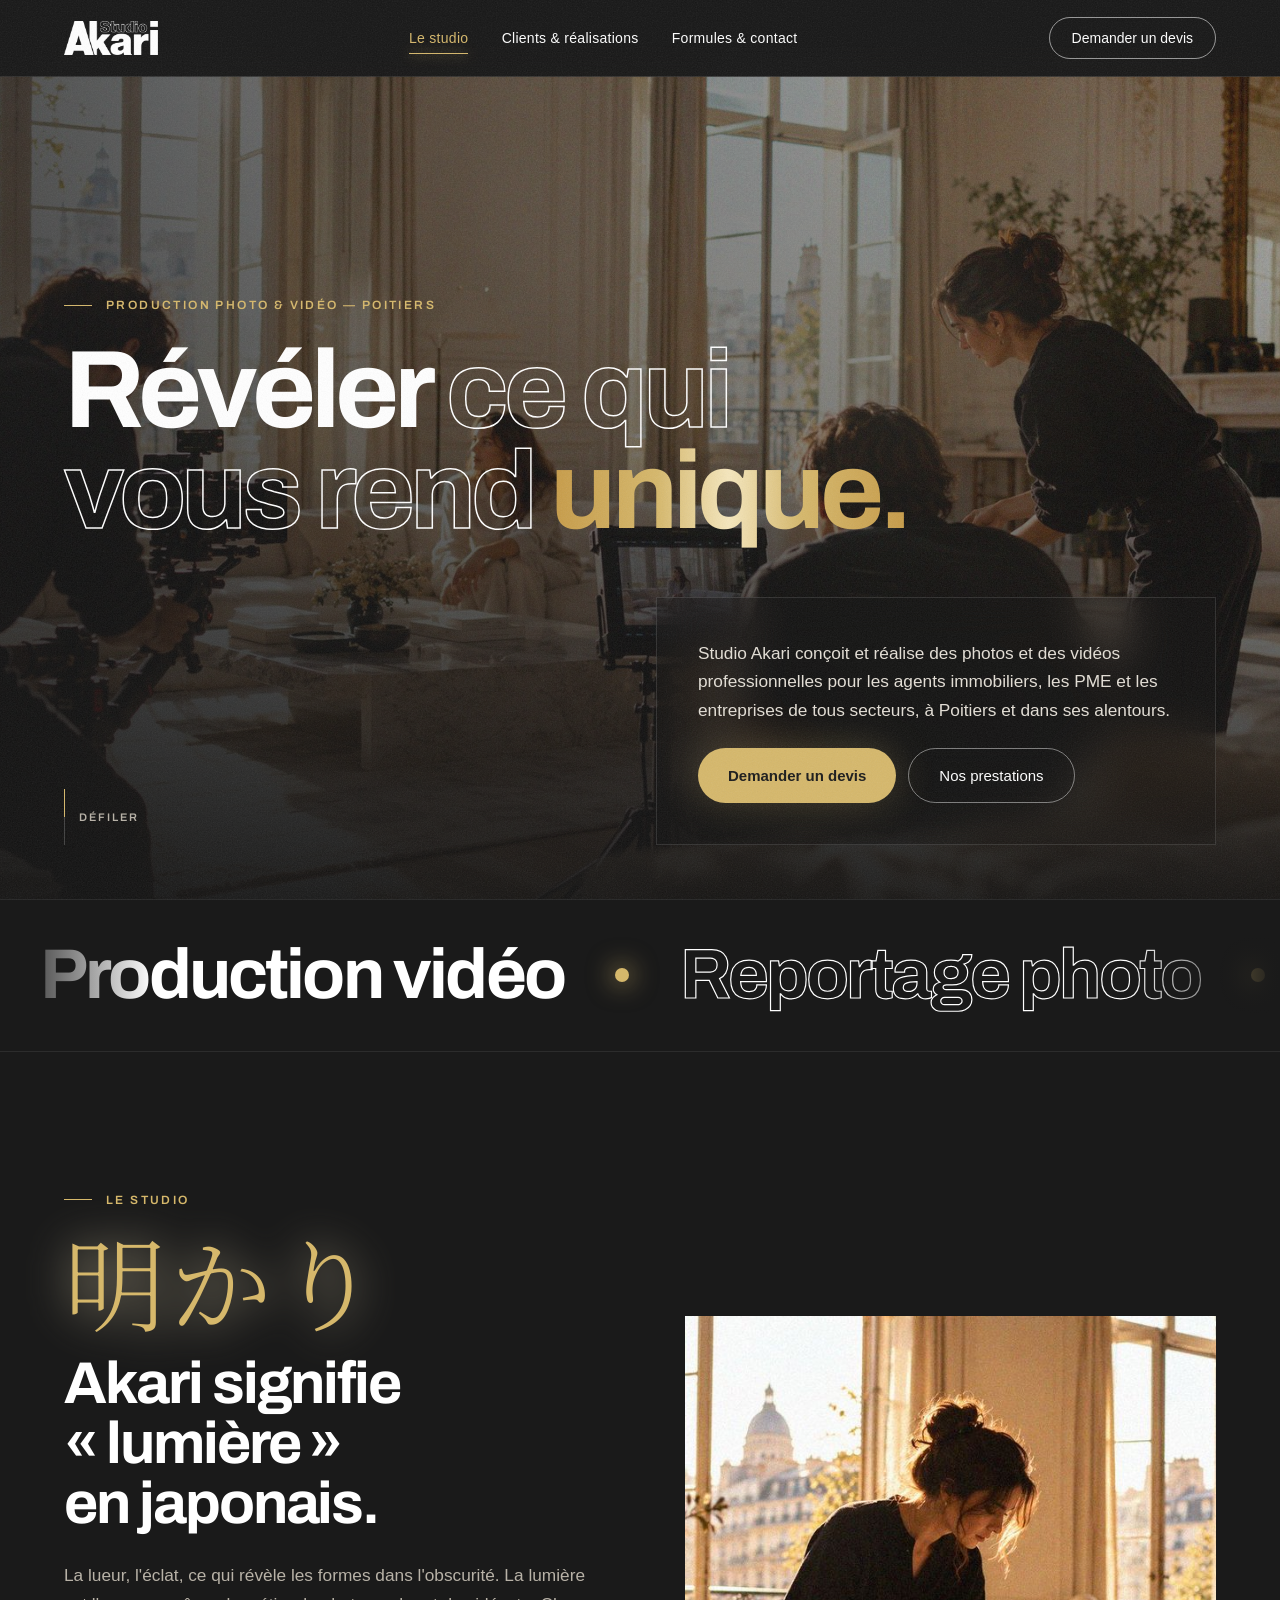
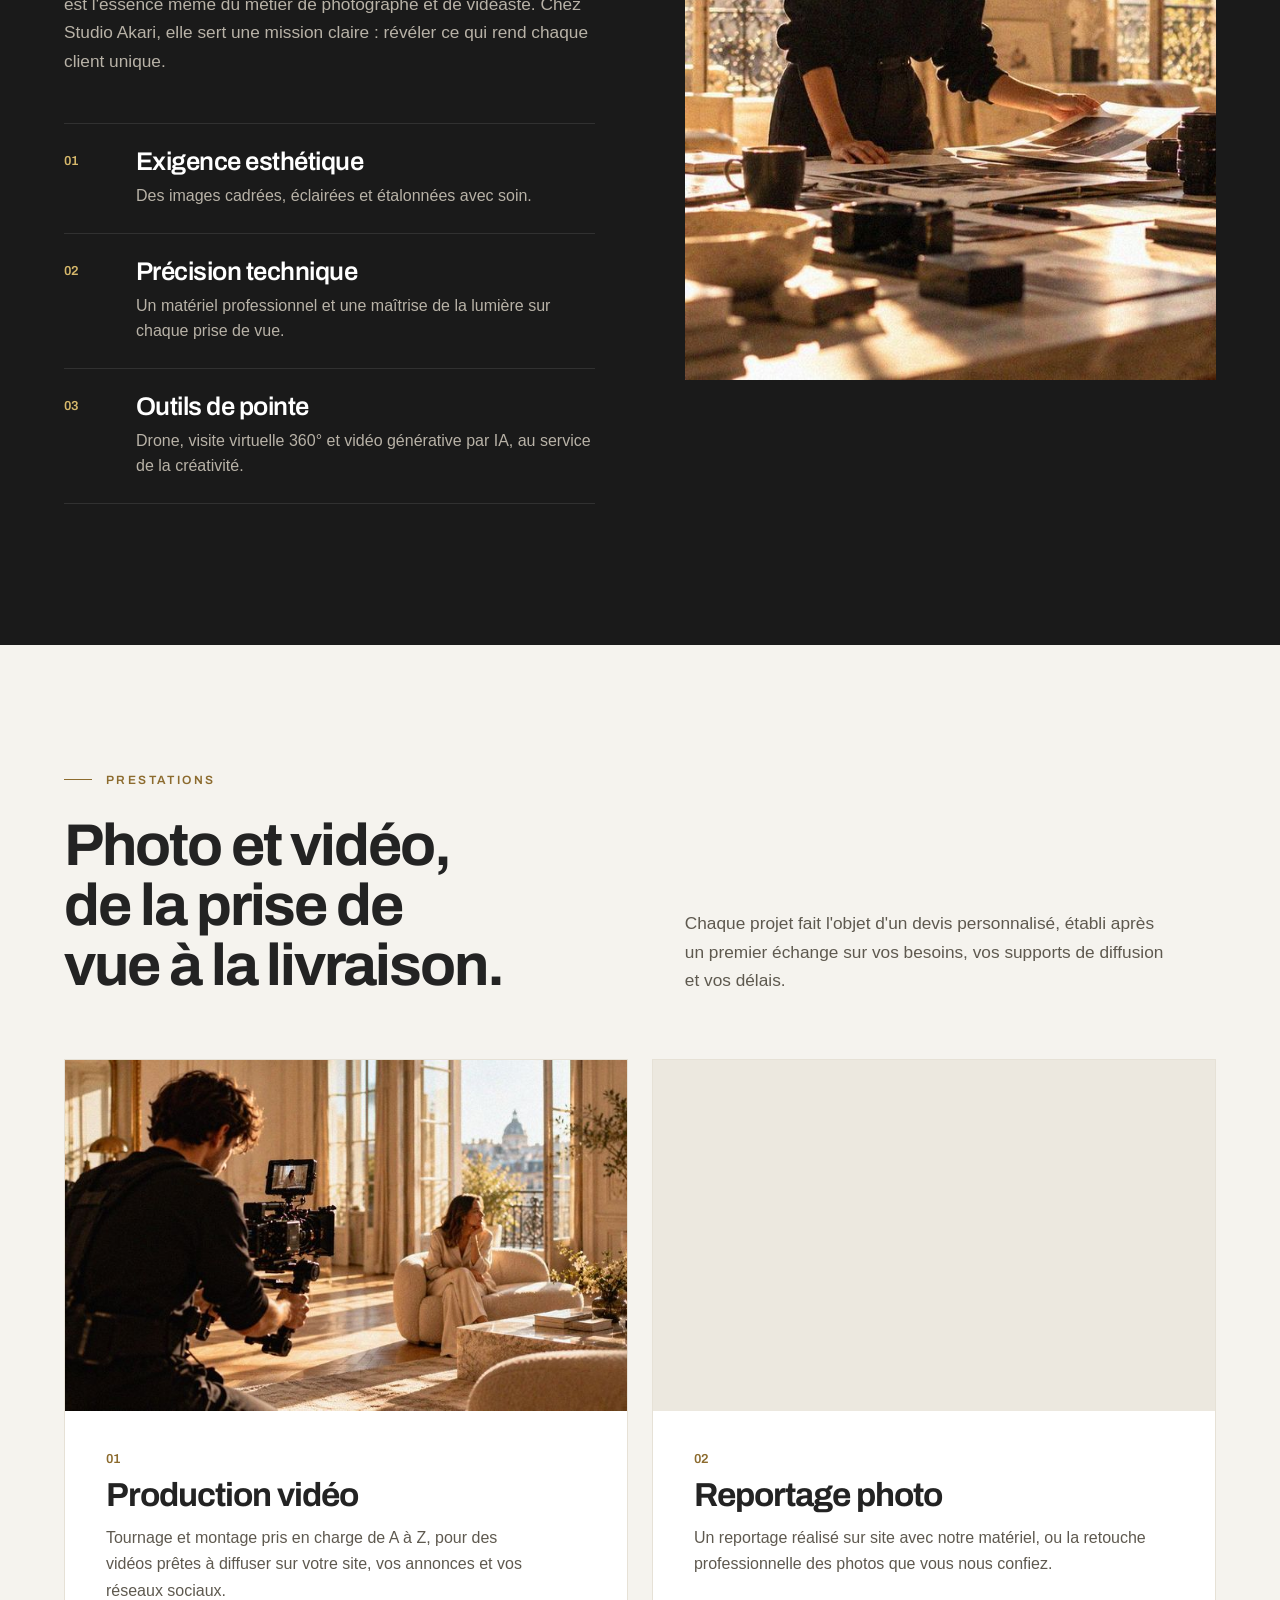
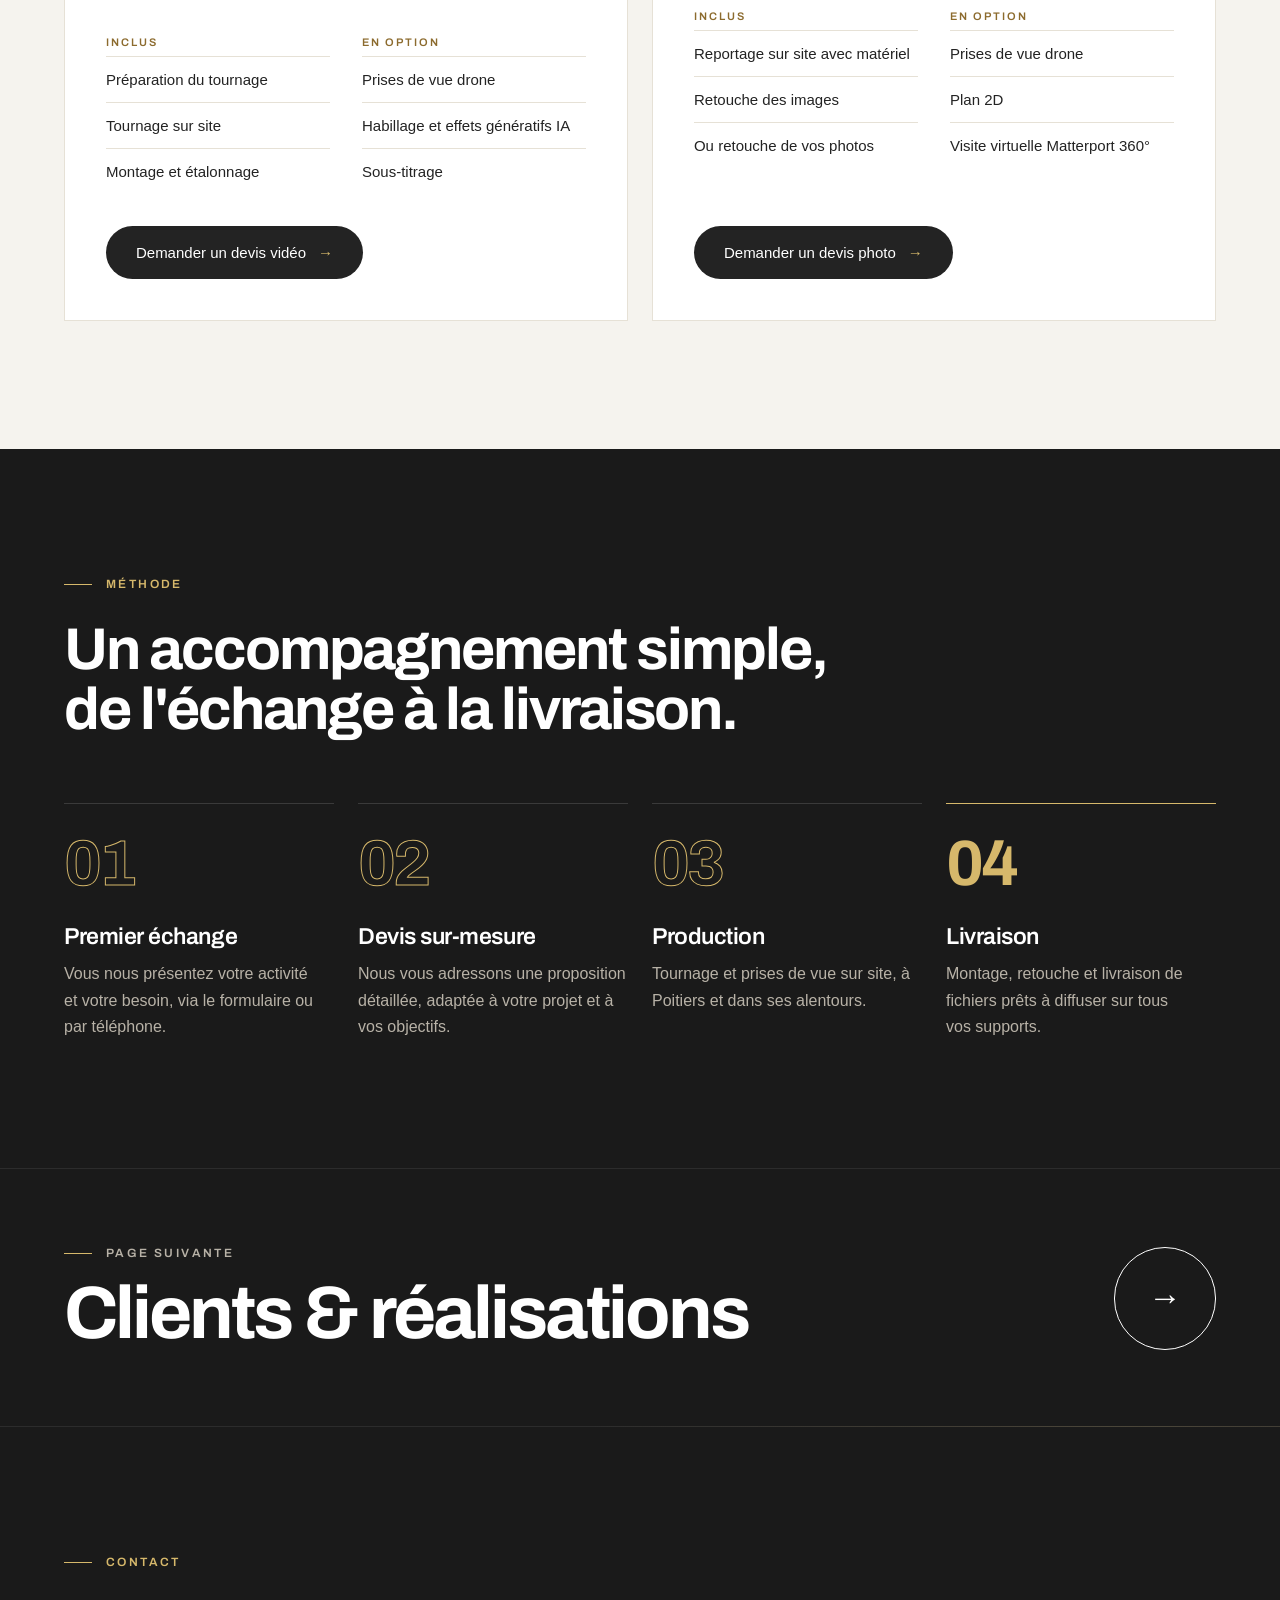
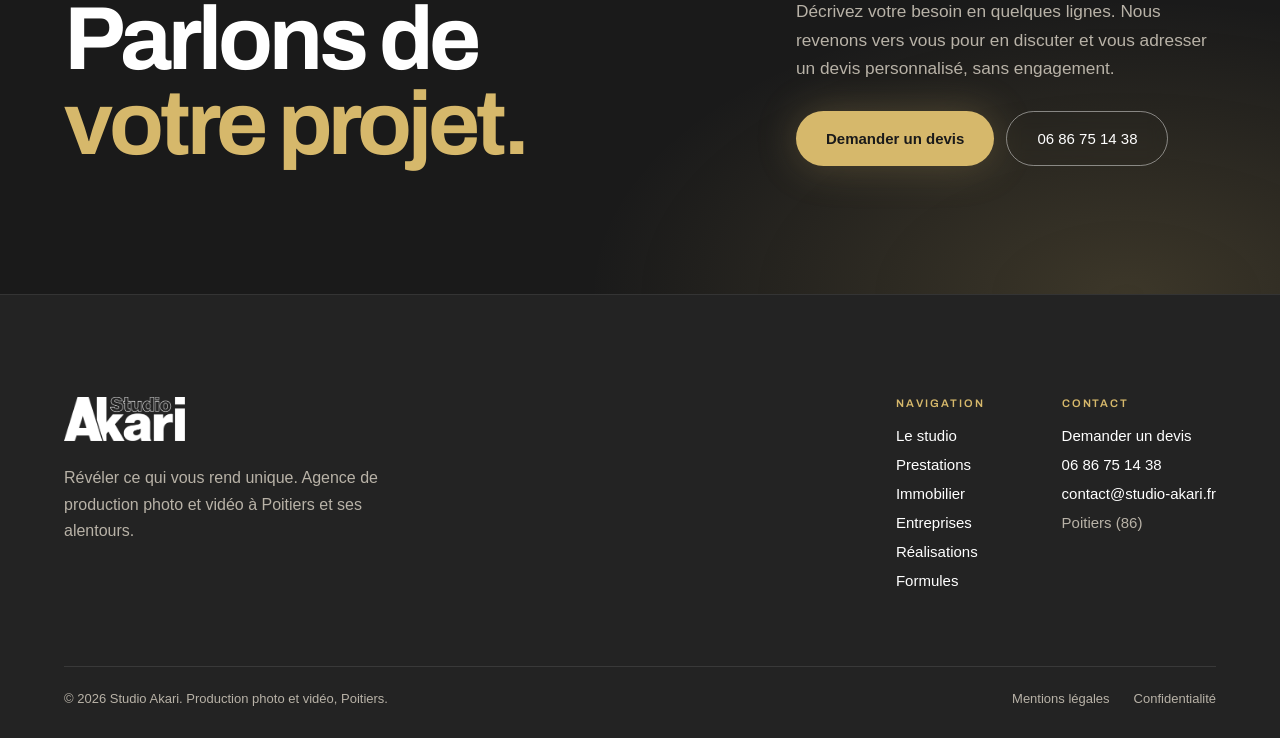
==== index.html @ cf30dd05 "Corriger le haut de l'accueil sur les écrans peu hauts - L'indicateur « Défiler » et la carte de pré" ====
<!DOCTYPE html>
<html lang="fr">
<head>
  <meta charset="utf-8">
  <meta name="viewport" content="width=device-width, initial-scale=1">
  <title>Studio Akari — Production photo &amp; vidéo à Poitiers</title>
  <meta name="description" content="Studio Akari, agence de production photo et vidéo à Poitiers et ses alentours. Immobilier, PME et entreprises de tous secteurs. Devis sur-mesure.">
  <meta name="theme-color" content="#1A1A1A">
  <meta property="og:type" content="website">
  <meta property="og:locale" content="fr_FR">
  <meta property="og:site_name" content="Studio Akari">
  <meta property="og:title" content="Studio Akari — Production photo &amp; vidéo à Poitiers">
  <meta property="og:description" content="Révéler ce qui vous rend unique. Photos et vidéos professionnelles pour l'immobilier, les PME et les entreprises, à Poitiers et ses alentours.">
  <meta property="og:url" content="https://studio-akari.fr/">
  <meta property="og:image" content="https://studio-akari.fr/assets/img/og-image.jpg">
  <meta property="og:image:width" content="1200">
  <meta property="og:image:height" content="630">
  <meta name="twitter:card" content="summary_large_image">
  <link rel="icon" href="favicon.ico" sizes="any">
  <link rel="icon" href="assets/img/icon-512.png" type="image/png">
  <link rel="canonical" href="https://studio-akari.fr/">
  <link rel="apple-touch-icon" href="assets/img/apple-touch-icon.png">
  <link rel="manifest" href="site.webmanifest">
  <link rel="preload" href="assets/fonts/archivo-latin.woff2" as="font" type="font/woff2" crossorigin>
  <link rel="stylesheet" href="assets/css/style.css">
  <script>
    (function (d) {
      var c = d.documentElement.classList;
      c.add('js');
      if (!window.matchMedia || !matchMedia('(prefers-reduced-motion: reduce)').matches) c.add('motion');
      // Filet de sécurité : si le script principal ne se charge pas, on affiche tout.
      setTimeout(function () { if (!window.__akari) c.remove('motion', 'js'); }, 4000);
    })(document);
  </script>
  <script src="assets/js/main.js" defer></script>
  <script type="application/ld+json">
  {
    "@context": "https://schema.org",
    "@type": "ProfessionalService",
    "name": "Studio Akari",
    "description": "Agence de production photo et vidéo à Poitiers et ses alentours : immobilier, PME et entreprises de tous secteurs.",
    "slogan": "Révéler ce qui vous rend unique.",
    "url": "https://studio-akari.fr/",
    "logo": "https://studio-akari.fr/assets/img/icon-512.png",
    "image": "https://studio-akari.fr/assets/img/og-image.jpg",
    "telephone": "+33686751438",
    "email": "contact@studio-akari.fr",
    "address": { "@type": "PostalAddress", "addressLocality": "Poitiers", "addressRegion": "Vienne", "addressCountry": "FR" },
    "areaServed": { "@type": "City", "name": "Poitiers" },
    "knowsAbout": ["Production vidéo", "Reportage photo", "Prises de vue par drone", "Visite virtuelle 360°", "Plan 2D", "Vidéo générative par IA", "Photographie immobilière"]
  }
  </script>
</head>
<body>
<a class="skip-link" href="#contenu">Aller au contenu</a>
<div class="grain" aria-hidden="true"><div class="grain__noise"></div></div>

<div class="page">
  <!-- En-tête -->
  <div class="header-spacer"></div>
  <header class="site-header">
    <div class="container site-header__bar">
      <a class="brand" href="index.html"><img src="assets/img/logo-blanc.png" alt="Studio Akari — accueil" width="94" height="34"></a>
      <nav class="nav" aria-label="Navigation principale">
        <a href="index.html" aria-current="page">Le studio</a>
        <a href="clients.html">Clients &amp; réalisations</a>
        <a href="formules.html">Formules &amp; contact</a>
      </nav>
      <div class="header-actions">
        <a class="header-cta" href="formules.html#contact">Demander un devis</a>
        <button class="menu-toggle" type="button" aria-expanded="false" aria-controls="menu-mobile">Menu</button>
      </div>
    </div>
    <nav class="mobile-nav" id="menu-mobile" aria-label="Menu mobile" hidden>
      <a href="index.html" aria-current="page">Le studio</a>
      <a href="clients.html">Clients &amp; réalisations</a>
      <a href="formules.html">Formules &amp; contact</a>
      <a class="mobile-nav__contact" href="formules.html#contact">Contact</a>
    </nav>
    <div class="scroll-progress"></div>
  </header>

  <main id="contenu">
    <!-- 01 Accueil : photo plein écran derrière le titre -->
    <section class="hero hero--full" data-spotlight data-intro>
      <figure class="media hero__bg">
        <div class="scene" data-scene="beam" aria-hidden="true"></div>
        <img src="assets/img/photos/tournage-equipe-1200.jpg"
             srcset="assets/img/photos/tournage-equipe-800.jpg 800w,
                     assets/img/photos/tournage-equipe-1200.jpg 1200w,
                     assets/img/photos/tournage-equipe-1672.jpg 1672w"
             sizes="(max-aspect-ratio: 4/3) 1672px, 100vw" width="1672" height="941" alt="Équipe de tournage filmant une scène dans un appartement haussmannien baigné de lumière" fetchpriority="high" style="--pos: 45% 40%; --pos-sm: 38% 50%">
      </figure>
      <div class="spotlight" aria-hidden="true"></div>
      <div class="hero__shade" aria-hidden="true"></div>
      <div class="container hero__content">
        <div class="eyebrow hero__eyebrow" data-reveal="fade"><span class="eyebrow-line" data-reveal="line" data-delay="200"></span>Production photo &amp; vidéo — Poitiers</div>
        <h1 class="display display--full">
          <span class="line"><span data-reveal="rise" data-delay="120">Révéler <span class="outline">ce qui</span></span></span>
          <span class="line"><span data-reveal="rise" data-delay="260"><span class="outline">vous rend</span> <span class="shimmer">unique.</span></span></span>
        </h1>
        <div class="hero__row">
          <div class="scroll-cue" data-reveal="fade" data-delay="900" aria-hidden="true">
            <span class="scroll-cue__track"><span class="scroll-cue__bar"></span></span>
            <span>Défiler</span>
          </div>
          <div class="hero__card" data-reveal="up" data-delay="520">
            <p>Studio Akari conçoit et réalise des photos et des vidéos professionnelles pour les agents immobiliers, les PME et les entreprises de tous secteurs, à Poitiers et dans ses alentours.</p>
            <div class="btn-row">
              <a class="btn btn--gold" href="formules.html#contact">Demander un devis</a>
              <a class="btn btn--ghost" href="#prestations">Nos prestations</a>
            </div>
          </div>
        </div>
      </div>
    </section>

    <!-- Bandeau des savoir-faire -->
    <div class="marquee">
      <div class="marquee__track">
        <ul class="marquee__group">
          <li>Production vidéo</li><li class="marquee__dot" aria-hidden="true"></li>
          <li class="outline">Reportage photo</li><li class="marquee__dot" aria-hidden="true"></li>
          <li>Prises de vue drone</li><li class="marquee__dot" aria-hidden="true"></li>
          <li class="outline">Vidéo générative IA</li><li class="marquee__dot" aria-hidden="true"></li>
          <li>Visite virtuelle 360°</li><li class="marquee__dot" aria-hidden="true"></li>
          <li class="outline">Plan 2D</li><li class="marquee__dot" aria-hidden="true"></li>
        </ul>
        <ul class="marquee__group" aria-hidden="true">
          <li>Production vidéo</li><li class="marquee__dot"></li>
          <li class="outline">Reportage photo</li><li class="marquee__dot"></li>
          <li>Prises de vue drone</li><li class="marquee__dot"></li>
          <li class="outline">Vidéo générative IA</li><li class="marquee__dot"></li>
          <li>Visite virtuelle 360°</li><li class="marquee__dot"></li>
          <li class="outline">Plan 2D</li><li class="marquee__dot"></li>
        </ul>
      </div>
      <div class="marquee__fade" aria-hidden="true"></div>
    </div>

    <!-- 02 Le studio -->
    <section id="studio" class="section">
      <div class="container pad-lg split studio__grid">
        <div>
          <div class="eyebrow" data-reveal="fade"><span class="eyebrow-line" data-reveal="line" data-delay="150"></span>Le studio</div>
          <div class="kanji" lang="ja" data-reveal="blur" data-delay="100">
            <span class="kanji__glow" aria-hidden="true">明かり</span>
            <span class="kanji__text">明かり</span>
          </div>
          <h2 class="title" data-reveal="blur">Akari signifie «&nbsp;lumière&nbsp;» en japonais.</h2>
          <p class="lead studio__lead" data-reveal="up" data-delay="140">La lueur, l'éclat, ce qui révèle les formes dans l'obscurité. La lumière est l'essence même du métier de photographe et de vidéaste. Chez Studio Akari, elle sert une mission claire&nbsp;: révéler ce qui rend chaque client unique.</p>
          <ol class="values">
            <li class="values__item" data-reveal="up" data-delay="0">
              <span class="values__num">01</span>
              <div><h3 class="values__title">Exigence esthétique</h3><p class="values__text">Des images cadrées, éclairées et étalonnées avec soin.</p></div>
            </li>
            <li class="values__item" data-reveal="up" data-delay="120">
              <span class="values__num">02</span>
              <div><h3 class="values__title">Précision technique</h3><p class="values__text">Un matériel professionnel et une maîtrise de la lumière sur chaque prise de vue.</p></div>
            </li>
            <li class="values__item" data-reveal="up" data-delay="240">
              <span class="values__num">03</span>
              <div><h3 class="values__title">Outils de pointe</h3><p class="values__text">Drone, visite virtuelle 360° et vidéo générative par IA, au service de la créativité.</p></div>
            </li>
          </ol>
        </div>
        <figure class="media media--portrait" data-reveal="clip">
          <div class="scene" data-scene="softbox" aria-hidden="true"></div>
          <img src="assets/img/photos/coulisses-preparation-753.jpg"
               srcset="assets/img/photos/coulisses-preparation-600.jpg 600w,
                       assets/img/photos/coulisses-preparation-753.jpg 753w"
               sizes="(min-width: 1100px) 560px, 100vw" width="753" height="941" alt="Préparation d'une production : sélection de tirages photo sur une table, objectifs et caméra à portée de main" loading="lazy" decoding="async">
        </figure>
      </div>
    </section>

    <!-- 03 Prestations -->
    <section id="prestations" class="section section--paper">
      <div class="container pad">
        <div class="prestations__head">
          <div>
            <div class="eyebrow eyebrow--bronze" data-reveal="fade"><span class="eyebrow-line" data-reveal="line" data-delay="150"></span>Prestations</div>
            <h2 class="title mt-28" data-reveal="blur">Photo et vidéo, de la prise de vue à la livraison.</h2>
          </div>
          <p class="lead prestations__lead" data-reveal="up" data-delay="140">Chaque projet fait l'objet d'un devis personnalisé, établi après un premier échange sur vos besoins, vos supports de diffusion et vos délais.</p>
        </div>
        <div class="offers">
          <article id="video" class="offer" data-reveal="up" data-delay="0">
            <figure class="media media--offer" data-reveal="clip">
              <div class="scene" data-scene="flare" data-hud aria-hidden="true"></div>
              <img src="assets/img/photos/tournage-interview-1200.jpg"
               srcset="assets/img/photos/tournage-interview-800.jpg 800w,
                       assets/img/photos/tournage-interview-1200.jpg 1200w"
               sizes="(min-width: 1100px) 560px, 100vw" width="1672" height="941" alt="Cadreur filmant une interview au stabilisateur dans un salon lumineux" loading="lazy" decoding="async">
            </figure>
            <div class="offer__body">
              <span class="offer__num">01</span>
              <h3 class="offer__title">Production vidéo</h3>
              <p class="offer__text">Tournage et montage pris en charge de A à Z, pour des vidéos prêtes à diffuser sur votre site, vos annonces et vos réseaux sociaux.</p>
              <div class="offer__lists">
                <div>
                  <h4 class="offer__label">Inclus</h4>
                  <ul class="offer__list">
                    <li>Préparation du tournage</li>
                    <li>Tournage sur site</li>
                    <li>Montage et étalonnage</li>
                  </ul>
                </div>
                <div>
                  <h4 class="offer__label">En option</h4>
                  <ul class="offer__list">
                    <li>Prises de vue drone</li>
                    <li>Habillage et effets génératifs IA</li>
                    <li>Sous-titrage</li>
                  </ul>
                </div>
              </div>
              <a class="btn btn--dark offer__cta" href="formules.html?service=video#contact">Demander un devis vidéo <span class="btn__arrow" aria-hidden="true">→</span></a>
            </div>
          </article>

          <article id="photo" class="offer" data-reveal="up" data-delay="150">
            <figure class="media media--offer" data-reveal="clip">
              <div class="scene" data-scene="bokeh" data-seed="11" data-af aria-hidden="true"></div>
              <img src="assets/img/photos/reportage-interieur-1200.jpg"
               srcset="assets/img/photos/reportage-interieur-800.jpg 800w,
                       assets/img/photos/reportage-interieur-1200.jpg 1200w"
               sizes="(min-width: 1100px) 560px, 100vw" width="1672" height="941" alt="Photographe réalisant le reportage d'une salle à manger lumineuse avec table en marbre" loading="lazy" decoding="async" style="--pos: 20% 50%">
            </figure>
            <div class="offer__body">
              <span class="offer__num">02</span>
              <h3 class="offer__title">Reportage photo</h3>
              <p class="offer__text">Un reportage réalisé sur site avec notre matériel, ou la retouche professionnelle des photos que vous nous confiez.</p>
              <div class="offer__lists">
                <div>
                  <h4 class="offer__label">Inclus</h4>
                  <ul class="offer__list">
                    <li>Reportage sur site avec matériel</li>
                    <li>Retouche des images</li>
                    <li>Ou retouche de vos photos</li>
                  </ul>
                </div>
                <div>
                  <h4 class="offer__label">En option</h4>
                  <ul class="offer__list">
                    <li>Prises de vue drone</li>
                    <li>Plan 2D</li>
                    <li>Visite virtuelle Matterport 360°</li>
                  </ul>
                </div>
              </div>
              <a class="btn btn--dark offer__cta" href="formules.html?service=photo#contact">Demander un devis photo <span class="btn__arrow" aria-hidden="true">→</span></a>
            </div>
          </article>
        </div>
      </div>
    </section>

    <!-- 04 Méthode -->
    <section id="methode" class="section">
      <div class="container pad">
        <div class="eyebrow" data-reveal="fade"><span class="eyebrow-line" data-reveal="line" data-delay="150"></span>Méthode</div>
        <h2 class="title mt-28 methode__title" data-reveal="blur">Un accompagnement simple, de l'échange à la livraison.</h2>
        <ol class="steps">
          <li class="step" data-reveal="up" data-delay="0">
            <div class="step__num" aria-hidden="true">01</div>
            <h3 class="step__title">Premier échange</h3>
            <p class="step__text">Vous nous présentez votre activité et votre besoin, via le formulaire ou par téléphone.</p>
          </li>
          <li class="step" data-reveal="up" data-delay="120">
            <div class="step__num" aria-hidden="true">02</div>
            <h3 class="step__title">Devis sur-mesure</h3>
            <p class="step__text">Nous vous adressons une proposition détaillée, adaptée à votre projet et à vos objectifs.</p>
          </li>
          <li class="step" data-reveal="up" data-delay="240">
            <div class="step__num" aria-hidden="true">03</div>
            <h3 class="step__title">Production</h3>
            <p class="step__text">Tournage et prises de vue sur site, à Poitiers et dans ses alentours.</p>
          </li>
          <li class="step step--final" data-reveal="up" data-delay="360">
            <div class="step__num" aria-hidden="true">04</div>
            <h3 class="step__title">Livraison</h3>
            <p class="step__text">Montage, retouche et livraison de fichiers prêts à diffuser sur tous vos supports.</p>
          </li>
        </ol>
      </div>
    </section>
  </main>

  <!-- Page suivante -->
  <a class="next-page" href="clients.html">
    <div class="container next-page__inner">
      <div>
        <div class="eyebrow"><span class="eyebrow-line"></span>Page suivante</div>
        <div class="next-page__label" data-reveal="up">Clients &amp; réalisations</div>
      </div>
      <span class="next-page__arrow" aria-hidden="true">→</span>
    </div>
  </a>

  <!-- Appel à l'action -->
  <section class="cta" aria-labelledby="cta-titre">
    <div class="container pad">
      <div class="eyebrow" data-reveal="fade"><span class="eyebrow-line" data-reveal="line" data-delay="150"></span>Contact</div>
      <div class="cta__row">
        <h2 class="display cta__title" id="cta-titre" data-reveal="blur">Parlons de <span>votre projet.</span></h2>
        <div class="cta__side" data-reveal="up" data-delay="160">
          <p class="lead">Décrivez votre besoin en quelques lignes. Nous revenons vers vous pour en discuter et vous adresser un devis personnalisé, sans engagement.</p>
          <div class="btn-row">
            <a class="btn btn--gold" href="formules.html#contact">Demander un devis</a>
            <a class="btn btn--ghost" href="tel:+33686751438">06&nbsp;86&nbsp;75&nbsp;14&nbsp;38</a>
          </div>
        </div>
      </div>
    </div>
  </section>

  <!-- Pied de page -->
  <footer class="site-footer">
    <div class="container site-footer__inner">
      <div class="site-footer__top">
        <div class="site-footer__brand">
          <a href="index.html"><img src="assets/img/logo-blanc.png" alt="Studio Akari — accueil" width="121" height="44" loading="lazy"></a>
          <p>Révéler ce qui vous rend unique. Agence de production photo et vidéo à Poitiers et ses alentours.</p>
        </div>
        <div class="site-footer__cols">
          <nav class="site-footer__col" aria-labelledby="footer-nav">
            <h2 id="footer-nav">Navigation</h2>
            <a href="index.html#studio">Le studio</a>
            <a href="index.html#prestations">Prestations</a>
            <a href="clients.html#immobilier">Immobilier</a>
            <a href="clients.html#entreprises">Entreprises</a>
            <a href="clients.html#realisations">Réalisations</a>
            <a href="formules.html">Formules</a>
          </nav>
          <div class="site-footer__col">
            <h2>Contact</h2>
            <a href="formules.html#contact">Demander un devis</a>
            <a href="tel:+33686751438">06&nbsp;86&nbsp;75&nbsp;14&nbsp;38</a>
            <a href="mailto:contact@studio-akari.fr">contact@studio-akari.fr</a>
            <span>Poitiers (86)</span>
          </div>
        </div>
      </div>
      <div class="site-footer__bottom">
        <span>© 2026 Studio Akari. Production photo et vidéo, Poitiers.</span>
        <div class="site-footer__legal">
          <a href="mentions-legales.html">Mentions légales</a>
          <a href="mentions-legales.html#confidentialite">Confidentialité</a>
        </div>
      </div>
    </div>
  </footer>
</div>
</body>
</html>
---- assets/css/style.css ----
/* ==========================================================================
   Studio Akari — feuille de style du site
   Charte : noir #1A1A1A / #232323, or #D6B86B / #C79B47, blanc #FFFFFF
   ========================================================================== */

/* ---------- Polices (auto-hébergées, aucune requête vers Google) ---------- */

@font-face {
  font-family: 'Archivo';
  font-style: normal;
  font-weight: 300 800;
  font-display: swap;
  src: url('../fonts/archivo-latin.woff2') format('woff2');
  unicode-range: U+0000-00FF, U+0131, U+0152-0153, U+02BB-02BC, U+02C6, U+02DA, U+02DC, U+0304, U+0308, U+0329, U+2000-206F, U+20AC, U+2122, U+2191, U+2193, U+2212, U+2215, U+FEFF, U+FFFD;
}

/* Sous-ensemble limité aux trois caractères 明かり */
@font-face {
  font-family: 'Noto Serif JP';
  font-style: normal;
  font-weight: 300;
  font-display: swap;
  src: url('../fonts/noto-serif-jp-akari.woff2') format('woff2');
  unicode-range: U+304B, U+308A, U+660E;
}

/* ---------- Variables ---------- */

:root {
  --ink: #1A1A1A;
  --ink-deep: #121212;
  --ink-raised: #232323;
  --ink-hover: #202020;
  --white: #FFFFFF;
  --gold: #D6B86B;
  --gold-deep: #C79B47;
  --gold-light: #F6E7BD;
  --bronze: #8C6B2E;
  --muted: #B8B2A7;
  --paper: #F5F3EE;
  --paper-line: #E6E1D6;
  --paper-muted: #5E594F;
  --paper-slot: #ECE8DF;
  --error: #F0A882;
  --line: rgba(255, 255, 255, 0.08);
  --line-2: rgba(255, 255, 255, 0.1);

  --font-display: 'Archivo', 'Helvetica Neue', Helvetica, Arial, sans-serif;
  --font-body: 'Helvetica Neue', Helvetica, Arial, sans-serif;

  --gutter: clamp(20px, 5vw, 72px);
  --header-h: 76px;
  --ease: cubic-bezier(.16, 1, .3, 1);
  --shimmer: linear-gradient(90deg, #C79B47 0%, #D6B86B 15%, #F6E7BD 25%, #D6B86B 35%, #C79B47 50%, #D6B86B 65%, #F6E7BD 75%, #D6B86B 85%, #C79B47 100%);

  color-scheme: dark;
}

/* ---------- Base ---------- */

*, *::before, *::after { box-sizing: border-box; }

html { scroll-behavior: smooth; }

body {
  margin: 0;
  background: var(--ink);
  color: var(--white);
  font-family: var(--font-body);
  -webkit-font-smoothing: antialiased;
  -moz-osx-font-smoothing: grayscale;
  text-rendering: optimizeLegibility;
  font-kerning: normal;
}

img { display: block; max-width: 100%; }
button, input, textarea { font: inherit; }
a { color: inherit; text-decoration: none; }
a:hover { color: var(--gold); }
::selection { background: var(--gold); color: var(--ink); }
[hidden] { display: none !important; }
[id] { scroll-margin-top: var(--header-h); }

:focus-visible { outline: 2px solid var(--gold); outline-offset: 3px; }

.sr-only {
  position: absolute !important;
  width: 1px; height: 1px;
  padding: 0; margin: -1px;
  overflow: hidden;
  clip: rect(0 0 0 0);
  white-space: nowrap;
  border: 0;
}

.skip-link {
  position: fixed;
  top: 12px; left: 12px;
  z-index: 100;
  padding: 12px 20px;
  border-radius: 999px;
  background: var(--gold);
  color: var(--ink);
  font-weight: 600;
  font-size: 14px;
  transform: translateY(-200%);
  transition: transform .2s;
}
.skip-link:focus { transform: none; color: var(--ink); }

.page {
  position: relative;
  min-height: 100vh;
  background: var(--ink);
  color: var(--white);
  overflow-x: clip;
}

.container {
  position: relative;
  max-width: 1280px;
  margin: 0 auto;
  padding-left: var(--gutter);
  padding-right: var(--gutter);
}

/* ---------- Animations ---------- */

@keyframes akariDrift { 0% { transform: translate(0, 0) scale(1); opacity: .8; } 100% { transform: translate(-7%, 9%) scale(1.12); opacity: 1; } }
@keyframes akariDriftB { 0% { transform: translate(0, 0) scale(1); opacity: .6; } 100% { transform: translate(10%, -6%) scale(1.2); opacity: .9; } }
@keyframes akariPulse { 0% { opacity: .4; } 100% { opacity: 1; } }
@keyframes akariGlow { 0% { opacity: .82; } 100% { opacity: 1; } }
@keyframes akariBreath { 0% { opacity: .75; transform: scale(1); } 100% { opacity: 1; transform: scale(1.06); } }
@keyframes akariSlide { 0% { transform: translateX(-3%); } 100% { transform: translateX(3%); } }
@keyframes akariFloat { 0% { transform: translate3d(0, 0, 0); } 100% { transform: translate3d(var(--dx, 10px), var(--dy, -20px), 0); } }
@keyframes akariSpin { to { transform: rotate(360deg); } }
@keyframes akariGrain { 0% { transform: translate(0, 0); } 20% { transform: translate(-6%, -9%); } 40% { transform: translate(8%, 4%); } 60% { transform: translate(-3%, 10%); } 80% { transform: translate(9%, -6%); } 100% { transform: translate(0, 0); } }
@keyframes akariMarquee { from { transform: translate3d(0, 0, 0); } to { transform: translate3d(-50%, 0, 0); } }
@keyframes akariShimmer { from { background-position: 0% 0; } to { background-position: 100% 0; } }

@media (prefers-reduced-motion: reduce) {
  html { scroll-behavior: auto; }
  *, *::before, *::after { animation-duration: .01ms !important; animation-iteration-count: 1 !important; }
}

/* Apparitions au défilement : masquées seulement quand le JS d'animation est actif */
.motion [data-reveal]:not(.is-revealed) { opacity: 0; }

/* ---------- Grain ---------- */

.grain {
  position: fixed;
  inset: 0;
  z-index: 60;
  pointer-events: none;
  overflow: hidden;
}
.grain__noise {
  position: absolute;
  inset: -100%;
  background-image: url("data:image/svg+xml,%3Csvg xmlns='http://www.w3.org/2000/svg' width='200' height='200'%3E%3Cfilter id='n'%3E%3CfeTurbulence type='fractalNoise' baseFrequency='.8' numOctaves='3' stitchTiles='stitch'/%3E%3CfeColorMatrix type='saturate' values='0'/%3E%3C/filter%3E%3Crect width='100%25' height='100%25' filter='url(%23n)'/%3E%3C/svg%3E");
  opacity: .1;
  animation: akariGrain .9s steps(6) infinite;
}

/* ---------- En-tête ---------- */

.header-spacer { height: var(--header-h); }

.site-header {
  position: fixed;
  top: 0; left: 0; right: 0;
  z-index: 50;
  background: rgba(20, 20, 20, 0.55);
  -webkit-backdrop-filter: blur(20px) saturate(140%);
  backdrop-filter: blur(20px) saturate(140%);
  border-bottom: 1px solid var(--line);
  transition: background .3s;
}
.site-header.is-open { background: rgba(20, 20, 20, 0.94); }

.site-header__bar {
  height: var(--header-h);
  display: flex;
  align-items: center;
  justify-content: space-between;
  gap: 24px;
}

.brand { display: flex; align-items: center; flex: none; }
.brand img { height: 34px; width: auto; }

.nav {
  display: flex;
  align-items: center;
  gap: clamp(20px, 2.6vw, 40px);
  font-size: 14px;
  letter-spacing: 0.02em;
}
.nav a { position: relative; padding: 8px 0; color: var(--white); }
.nav a:hover, .nav a[aria-current="page"] { color: var(--gold); }
.nav a[aria-current="page"]::after {
  content: "";
  position: absolute;
  left: 0; right: 0; bottom: 0;
  height: 1px;
  background: var(--gold);
  box-shadow: 0 0 12px rgba(214, 184, 107, 0.9);
}

.header-actions { display: flex; align-items: center; gap: 10px; }

.header-cta {
  padding: 12px 22px;
  border: 1px solid rgba(255, 255, 255, 0.55);
  border-radius: 999px;
  font-size: 14px;
  font-weight: 500;
  color: var(--white);
  white-space: nowrap;
  transition: all .2s;
}
.header-cta:hover { background: var(--gold); border-color: var(--gold); color: var(--ink); }

.menu-toggle {
  display: none;
  align-items: center;
  height: 44px;
  padding: 0 16px;
  border: 1px solid rgba(255, 255, 255, 0.18);
  border-radius: 999px;
  background: transparent;
  color: var(--white);
  font-size: 14px;
  cursor: pointer;
}

.mobile-nav {
  display: flex;
  flex-direction: column;
  padding: 8px var(--gutter) 28px;
  border-top: 1px solid var(--line);
  font-family: var(--font-display);
  font-size: 24px;
  font-weight: 600;
  letter-spacing: -0.02em;
}
.mobile-nav a { padding: 14px 0; border-bottom: 1px solid var(--line); }
.mobile-nav a[aria-current="page"], .mobile-nav .mobile-nav__contact { color: var(--gold); }
.mobile-nav .mobile-nav__contact { border-bottom: 0; }

.scroll-progress {
  position: absolute;
  left: 0; bottom: -1px;
  width: 100%;
  height: 2px;
  background: linear-gradient(90deg, #C79B47, #F6E7BD);
  transform-origin: left center;
  transform: scaleX(0);
  pointer-events: none;
}

@media (max-width: 899.98px) {
  .nav { display: none; }
  .menu-toggle { display: inline-flex; }
}
@media (min-width: 900px) {
  .mobile-nav { display: none !important; }
}
@media (max-width: 479.98px) {
  .header-cta { display: none; }
}

/* ---------- Typographie ---------- */

.eyebrow {
  display: flex;
  flex-wrap: wrap;
  align-items: center;
  gap: 14px;
  font-family: var(--font-display);
  font-size: 12px;
  font-weight: 600;
  letter-spacing: 0.2em;
  text-transform: uppercase;
  color: var(--gold);
}
.eyebrow-line { flex: none; width: 28px; height: 1px; background: var(--gold); }
.eyebrow--bronze { color: var(--bronze); }
.eyebrow--bronze .eyebrow-line { background: var(--bronze); }
.eyebrow--spaced { margin-bottom: 28px; }

.breadcrumb { margin-bottom: clamp(40px, 5vw, 64px); }
.breadcrumb a { color: var(--muted); }
.breadcrumb a:hover { color: var(--gold); }

.badge {
  margin-left: 8px;
  padding: 7px 12px;
  background: var(--gold);
  color: var(--ink);
  font-size: 11px;
  font-weight: 700;
  letter-spacing: 0.18em;
}

.display {
  margin: 0;
  font-family: var(--font-display);
  font-weight: 700;
}
.display--page { font-size: clamp(48px, 7vw, 112px); line-height: 0.94; letter-spacing: -0.045em; }
.display--section { font-size: clamp(44px, 5.8vw, 88px); line-height: 0.96; letter-spacing: -0.04em; }

/* Ligne masquée : le texte « monte » depuis le bas */
.line { display: block; overflow: hidden; padding: 0 0.04em 0.08em; margin: 0 -0.04em -0.08em; }
.line > span { display: inline-block; }

.outline { color: transparent; -webkit-text-stroke: 1.5px var(--white); }

.shimmer {
  color: transparent;
  background-image: var(--shimmer);
  background-size: 200% 100%;
  -webkit-background-clip: text;
  background-clip: text;
  animation: akariShimmer 6s linear infinite;
}

.title {
  margin: 0;
  font-family: var(--font-display);
  font-weight: 700;
  font-size: clamp(36px, 4.6vw, 64px);
  line-height: 1.02;
  letter-spacing: -0.035em;
  text-wrap: balance;
}

.lead {
  margin: 0;
  font-size: clamp(17px, 1.35vw, 19px);
  line-height: 1.65;
  color: var(--muted);
  text-wrap: pretty;
}

/* Utilitaire déclaré après les titres pour primer sur leur marge nulle */
.mt-28 { margin-top: 28px; }

/* ---------- Boutons ---------- */

.btn-row { display: flex; flex-wrap: wrap; gap: 12px; }

.btn {
  display: inline-flex;
  align-items: center;
  gap: 12px;
  padding: 18px 30px;
  border: 0;
  border-radius: 999px;
  background: transparent;
  color: inherit;
  font-size: 15px;
  font-weight: 500;
  cursor: pointer;
  transition: background .2s, border-color .2s, color .2s, box-shadow .3s;
}
.btn__arrow { color: var(--gold); }

.btn--gold {
  background: var(--gold);
  color: var(--ink);
  font-weight: 600;
  box-shadow: 0 0 40px rgba(214, 184, 107, 0.25);
}
.btn--gold:hover {
  background: var(--gold-deep);
  color: var(--ink);
  box-shadow: 0 0 60px rgba(214, 184, 107, 0.45);
}
.btn--gold .btn__arrow { color: inherit; }
.btn--flat, .btn--flat:hover { box-shadow: none; }

.btn--ghost {
  border: 1px solid rgba(255, 255, 255, 0.45);
  color: var(--white);
  -webkit-backdrop-filter: blur(8px);
  backdrop-filter: blur(8px);
}
.btn--ghost:hover { border-color: var(--gold); color: var(--gold); }

.btn--dark { background: var(--ink-raised); color: var(--white); }
.btn--dark:hover { background: var(--bronze); color: var(--white); }

.btn--sm { padding: 14px 24px; font-size: 14px; }

.btn--outline {
  background: transparent;
  border: 1px solid rgba(255, 255, 255, 0.45);
  color: var(--white);
}
.btn--outline:hover { background: var(--gold); border-color: var(--gold); color: var(--ink); }

/* ---------- Halos lumineux ---------- */

.glows { position: absolute; inset: 0; pointer-events: none; overflow: hidden; }
.glows > span { position: absolute; aspect-ratio: 1; border-radius: 50%; }

.glows--hero > span:nth-child(1) {
  top: -40%; right: -18%;
  width: min(1200px, 100vw);
  background: radial-gradient(circle at center, rgba(214, 184, 107, 0.3) 0%, rgba(199, 155, 71, 0.12) 36%, rgba(0, 0, 0, 0) 68%);
  animation: akariDrift 20s ease-in-out infinite alternate;
}
.glows--hero > span:nth-child(2) {
  bottom: -30%; left: -20%;
  width: min(800px, 80vw);
  background: radial-gradient(circle at center, rgba(199, 155, 71, 0.14) 0%, rgba(0, 0, 0, 0) 65%);
  animation: akariDriftB 26s ease-in-out infinite alternate;
}
.glows--page > span:nth-child(1) {
  top: -70%; right: -22%;
  width: min(1100px, 110vw);
  background: radial-gradient(circle at center, rgba(214, 184, 107, 0.26) 0%, rgba(199, 155, 71, 0.09) 38%, rgba(0, 0, 0, 0) 68%);
  animation: akariDrift 20s ease-in-out infinite alternate;
}
.glows--page > span:nth-child(2) {
  bottom: -80%; left: -25%;
  width: min(760px, 90vw);
  background: radial-gradient(circle at center, rgba(199, 155, 71, 0.12) 0%, rgba(0, 0, 0, 0) 65%);
  animation: akariDriftB 26s ease-in-out infinite alternate;
}
.glows--soft > span {
  top: 10%; left: -25%;
  width: min(1000px, 100vw);
  background: radial-gradient(circle at center, rgba(214, 184, 107, 0.18) 0%, rgba(0, 0, 0, 0) 64%);
  animation: akariDriftB 24s ease-in-out infinite alternate;
}
.glows--form > span:nth-child(1) {
  top: 25%; left: -10%;
  width: min(900px, 80vw);
  background: radial-gradient(circle, rgba(214, 184, 107, 0.24) 0%, rgba(0, 0, 0, 0) 62%);
  animation: akariDrift 22s ease-in-out infinite alternate;
}
.glows--form > span:nth-child(2) {
  top: -10%; right: -10%;
  width: min(760px, 70vw);
  background: radial-gradient(circle, rgba(246, 231, 189, 0.14) 0%, rgba(0, 0, 0, 0) 60%);
  animation: akariDriftB 26s ease-in-out infinite alternate;
}

/* Projecteur qui suit la souris dans l'accueil */
.spotlight {
  position: absolute;
  left: 68%; top: 32%;
  width: 760px; height: 760px;
  margin: -380px 0 0 -380px;
  border-radius: 50%;
  background: radial-gradient(circle, rgba(246, 231, 189, 0.16) 0%, rgba(214, 184, 107, 0.05) 42%, rgba(214, 184, 107, 0) 70%);
  pointer-events: none;
  transition: left 1.2s var(--ease), top 1.2s var(--ease);
}

/* ---------- Images ---------- */

.media {
  position: relative;
  overflow: hidden;
  margin: 0;
  background: var(--ink-raised);
}
.media > img {
  position: absolute;
  inset: 0;
  width: 100%;
  height: 100%;
  object-fit: cover;
  object-position: var(--pos, 50% 50%);
  transform: scale(var(--zoom, 1));
  transition: opacity .6s ease;
}
.js .media > img:not(.is-loaded) { opacity: 0; }
/* Cadrage propre aux petits écrans : --pos-sm dans l'attribut style de l'image */
@media (max-width: 699.98px) {
  .media > img { object-position: var(--pos-sm, var(--pos, 50% 50%)); }
}
.media > .scene { position: absolute; inset: 0; }


.tag {
  position: absolute;
  top: 16px; left: 16px;
  padding: 8px 12px;
  background: rgba(20, 20, 20, 0.35);
  -webkit-backdrop-filter: blur(14px);
  backdrop-filter: blur(14px);
  border: 1px solid rgba(255, 255, 255, 0.16);
  font-family: var(--font-display);
  font-size: 11px;
  font-weight: 600;
  letter-spacing: 0.18em;
  text-transform: uppercase;
  pointer-events: none;
}

/* ---------- Sections ---------- */

.section { position: relative; }
.section--clip { overflow: hidden; }
.section--rule { border-top: 1px solid var(--line); }
.section--paper { background: var(--paper); color: var(--ink-raised); }

.pad { padding-top: clamp(88px, 10vw, 144px); padding-bottom: clamp(88px, 10vw, 144px); }
.pad-lg { padding-top: clamp(80px, 11vw, 152px); padding-bottom: clamp(80px, 11vw, 152px); }
.pad-head { padding-top: clamp(88px, 10vw, 144px); padding-bottom: clamp(48px, 5vw, 72px); }
.pad-bottom { padding-bottom: clamp(88px, 10vw, 144px); }

.split {
  display: grid;
  grid-template-columns: repeat(auto-fit, minmax(min(100%, 440px), 1fr));
  gap: clamp(48px, 7vw, 112px);
}

.head-foot {
  margin-top: clamp(40px, 5vw, 64px);
  display: grid;
  grid-template-columns: repeat(auto-fit, minmax(min(100%, 380px), 1fr));
  gap: 32px;
  align-items: end;
}

/* ---------- Accueil : hero plein écran ---------- */

.hero { position: relative; overflow: hidden; border-bottom: 1px solid var(--line); }
.hero--full {
  min-height: max(560px, calc(100vh - var(--header-h)));
  min-height: max(560px, calc(100svh - var(--header-h)));
  display: flex;
  align-items: flex-end;
  background: var(--ink-deep);
}
.hero__bg { position: absolute; inset: 0; background: var(--ink-deep); }

/* Assombrit la photo pour garder le titre lisible (texte aligné à gauche, bas de page plus dense) */
.hero__shade {
  position: absolute;
  inset: 0;
  pointer-events: none;
  background:
    linear-gradient(90deg, rgba(18, 18, 18, 0.6) 0%, rgba(18, 18, 18, 0.2) 55%, rgba(18, 18, 18, 0) 100%),
    linear-gradient(180deg, rgba(18, 18, 18, 0.35) 0%, rgba(18, 18, 18, 0.45) 45%, rgba(18, 18, 18, 0.94) 100%);
}

.hero__content {
  width: 100%;
  /* Espacements calés sur la hauteur de l'écran : tout le haut de page tient sur un portable 13-15 pouces */
  padding-top: clamp(40px, 14vh, 160px);
  padding-bottom: clamp(24px, 6vh, 64px);
  pointer-events: none;
}
.hero__eyebrow { margin-bottom: 28px; }
.display--full { font-size: clamp(52px, min(8.6vw, 14vh), 136px); line-height: 0.92; letter-spacing: -0.045em; }

.hero__row {
  margin-top: clamp(24px, 6vh, 64px);
  display: flex;
  flex-wrap: wrap;
  justify-content: space-between;
  align-items: flex-end;
  gap: 32px;
}

.scroll-cue {
  display: flex;
  align-items: center;
  gap: 14px;
  font-family: var(--font-display);
  font-size: 11px;
  font-weight: 600;
  letter-spacing: 0.18em;
  text-transform: uppercase;
  color: var(--muted);
}
.scroll-cue__track { position: relative; width: 1px; height: 56px; background: rgba(255, 255, 255, 0.2); overflow: hidden; }
.scroll-cue__bar {
  position: absolute;
  left: 0; top: 0;
  width: 1px; height: 50%;
  background: var(--gold);
  animation: akariScrollcue 2.2s cubic-bezier(.6, 0, .2, 1) infinite;
}
@keyframes akariScrollcue { from { transform: translateY(-100%); } to { transform: translateY(200%); } }

.hero__card {
  pointer-events: auto;
  flex: 0 1 560px;
  padding: clamp(28px, 3.2vw, 44px);
  background: rgba(20, 20, 20, 0.35);
  -webkit-backdrop-filter: blur(20px) saturate(140%);
  backdrop-filter: blur(20px) saturate(140%);
  border: 1px solid rgba(255, 255, 255, 0.12);
}
.hero__card p { margin: 0; font-size: clamp(17px, 1.35vw, 19px); line-height: 1.65; color: #E4DFD6; text-wrap: pretty; }
.hero__card .btn-row { margin-top: 24px; }

/* Marge basse des bandeaux image pleine largeur (page Clients) */
.hero__media { padding-bottom: clamp(72px, 8vw, 120px); }

/* ---------- Bandeau défilant ---------- */

.marquee {
  position: relative;
  overflow: hidden;
  border-bottom: 1px solid var(--line);
  padding: clamp(24px, 3vw, 40px) 0;
}
.marquee__track {
  display: flex;
  width: max-content;
  animation: akariMarquee 42s linear infinite;
}
.marquee__group {
  display: flex;
  align-items: center;
  gap: clamp(28px, 4vw, 56px);
  padding-right: clamp(28px, 4vw, 56px);
  margin: 0;
  list-style: none;
  font-family: var(--font-display);
  font-weight: 700;
  font-size: clamp(36px, 5.5vw, 84px);
  line-height: 1.05;
  letter-spacing: -0.04em;
  white-space: nowrap;
}
.marquee__group .outline { -webkit-text-stroke-width: 1.2px; }
.marquee__dot {
  flex: none;
  width: 14px; height: 14px;
  border-radius: 50%;
  background: var(--gold);
  box-shadow: 0 0 24px 4px rgba(214, 184, 107, 0.5);
}
.marquee__fade {
  position: absolute;
  inset: 0;
  pointer-events: none;
  background: linear-gradient(90deg, var(--ink) 0%, rgba(26, 26, 26, 0) 12%, rgba(26, 26, 26, 0) 88%, var(--ink) 100%);
}

/* ---------- Accueil : le studio ---------- */

.studio__grid { align-items: center; }

.kanji {
  position: relative;
  margin: 32px 0 12px;
  font-family: 'Noto Serif JP', serif;
  font-weight: 300;
  font-size: clamp(64px, 8vw, 112px);
  line-height: 1;
  color: var(--gold);
  letter-spacing: 0.04em;
}
.kanji__glow {
  position: absolute;
  left: 0; top: 0;
  filter: blur(22px);
  opacity: 0.75;
  color: var(--gold-light);
  pointer-events: none;
}
.kanji__text { position: relative; }

.studio__lead { margin-top: 28px; max-width: 560px; }

.values { margin: 48px 0 0; padding: 0; list-style: none; }
.values__item {
  display: grid;
  grid-template-columns: 56px 1fr;
  gap: 16px;
  padding: 24px 0;
  border-top: 1px solid var(--line-2);
}
.values__item:last-child { border-bottom: 1px solid var(--line-2); }
.values__num { font-family: var(--font-display); font-size: 13px; font-weight: 600; color: var(--gold); padding-top: 6px; }
.values__title { margin: 0; font-family: var(--font-display); font-size: clamp(22px, 2vw, 28px); font-weight: 600; letter-spacing: -0.02em; }
.values__text { margin: 8px 0 0; font-size: 16px; line-height: 1.6; color: var(--muted); }

.media--portrait { aspect-ratio: 4 / 5; }

/* ---------- Accueil : prestations ---------- */

.prestations__head {
  display: grid;
  grid-template-columns: repeat(auto-fit, minmax(min(100%, 440px), 1fr));
  gap: 32px clamp(48px, 7vw, 112px);
  align-items: end;
  margin-bottom: clamp(48px, 5vw, 72px);
}
.prestations__lead { max-width: 480px; color: var(--paper-muted); }

.offers {
  display: grid;
  grid-template-columns: repeat(auto-fit, minmax(min(100%, 460px), 1fr));
  gap: 24px;
}
.offer {
  scroll-margin-top: 100px;
  display: flex;
  flex-direction: column;
  background: var(--white);
  border: 1px solid var(--paper-line);
}
.media--offer { aspect-ratio: 16 / 10; background: var(--paper-slot); }
.offer__body { flex: 1; display: flex; flex-direction: column; padding: clamp(28px, 3.2vw, 44px); }
.offer__num { font-family: var(--font-display); font-size: 13px; font-weight: 600; color: var(--bronze); }
.offer__title { margin: 12px 0 0; font-family: var(--font-display); font-weight: 700; font-size: clamp(28px, 2.6vw, 36px); line-height: 1.05; letter-spacing: -0.03em; }
.offer__text { margin: 12px 0 0; font-size: 16px; line-height: 1.65; color: var(--paper-muted); text-wrap: pretty; }
.offer__lists {
  flex: 1;
  margin-top: 32px;
  display: grid;
  grid-template-columns: repeat(auto-fit, minmax(min(100%, 180px), 1fr));
  gap: 24px 32px;
}
.offer__label {
  margin: 0 0 8px;
  font-family: var(--font-display);
  font-size: 11px;
  font-weight: 600;
  letter-spacing: 0.18em;
  text-transform: uppercase;
  color: var(--bronze);
}
.offer__list { margin: 0; padding: 0; list-style: none; }
.offer__list li { padding: 14px 0; border-top: 1px solid var(--paper-line); font-size: 15px; }
.offer__cta { margin-top: 32px; align-self: flex-start; }

/* ---------- Accueil : méthode ---------- */

.methode__title { max-width: 820px; }
.steps {
  margin: clamp(48px, 5vw, 72px) 0 0;
  padding: 0;
  list-style: none;
  display: grid;
  grid-template-columns: repeat(auto-fit, minmax(min(100%, 240px), 1fr));
  gap: 48px 24px;
}
.step { padding-top: 28px; border-top: 1px solid rgba(255, 255, 255, 0.14); }
.step__num {
  font-family: var(--font-display);
  font-weight: 700;
  font-size: clamp(56px, 5vw, 72px);
  line-height: 1;
  letter-spacing: -0.04em;
  color: transparent;
  -webkit-text-stroke: 1px var(--gold);
}
.step--final { border-top-color: var(--gold); }
.step--final .step__num { color: var(--gold); -webkit-text-stroke: 0; }
.step__title { margin: 28px 0 0; font-family: var(--font-display); font-size: clamp(20px, 1.8vw, 24px); font-weight: 600; letter-spacing: -0.02em; }
.step__text { margin: 12px 0 0; font-size: 16px; line-height: 1.65; color: var(--muted); text-wrap: pretty; }

/* ---------- Pages intérieures : en-tête ---------- */

.page-hero { position: relative; overflow: hidden; }
.page-hero--rule { border-bottom: 1px solid var(--line); }
.page-hero__inner { padding-top: clamp(72px, 8vw, 120px); padding-bottom: clamp(72px, 8vw, 120px); }
.page-hero__inner--tall { padding-bottom: clamp(88px, 10vw, 144px); }
.page-hero__lead { max-width: 540px; }

.jumps {
  display: grid;
  grid-template-columns: repeat(auto-fit, minmax(min(100%, 200px), 1fr));
  gap: 12px;
}
.jump {
  display: flex;
  align-items: center;
  justify-content: space-between;
  gap: 16px;
  padding: 20px 24px;
  border: 1px solid rgba(255, 255, 255, 0.14);
  background: rgba(20, 20, 20, 0.35);
  -webkit-backdrop-filter: blur(12px);
  backdrop-filter: blur(12px);
  transition: border-color .2s, color .2s;
}
.jump:hover { border-color: var(--gold); color: var(--gold); }
.jump__label { display: flex; align-items: baseline; gap: 14px; }
.jump__num { font-family: var(--font-display); font-size: 12px; font-weight: 600; color: var(--gold); }
.jump__name { font-family: var(--font-display); font-size: 18px; font-weight: 600; letter-spacing: -0.01em; }
.jump__arrow { color: var(--gold); }

/* ---------- Clients : sections ---------- */

.sector__lead { max-width: 560px; }
.media--wide { width: 100%; aspect-ratio: 21 / 9; min-height: 280px; }

.checklist { margin: 32px 0 0; padding: 0; list-style: none; border-bottom: 1px solid var(--line-2); }
.checklist li {
  display: grid;
  grid-template-columns: 48px 1fr;
  align-items: baseline;
  gap: 16px;
  padding: 24px 0;
  border-top: 1px solid var(--line-2);
}
.checklist__num { font-family: var(--font-display); font-size: 13px; font-weight: 600; color: var(--gold); }
.checklist__label { font-family: var(--font-display); font-size: clamp(20px, 1.8vw, 24px); font-weight: 600; letter-spacing: -0.02em; }

.partner-card {
  padding: clamp(28px, 3.2vw, 44px);
  background: rgba(255, 255, 255, 0.035);
  border: 1px solid rgba(214, 184, 107, 0.45);
  -webkit-backdrop-filter: blur(24px);
  backdrop-filter: blur(24px);
}
.partner-card__label { font-family: var(--font-display); font-size: 12px; font-weight: 600; letter-spacing: 0.2em; text-transform: uppercase; color: var(--gold); }
.partner-card__text {
  margin: 12px 0 0;
  font-family: var(--font-display);
  font-size: clamp(20px, 1.8vw, 24px);
  font-weight: 600;
  line-height: 1.35;
  letter-spacing: -0.01em;
  text-wrap: pretty;
}
.partner-card .btn { margin-top: 28px; }

.formats-label { margin-bottom: clamp(48px, 5vw, 72px); }
.formats {
  margin: 0;
  padding: 0;
  list-style: none;
  display: grid;
  grid-template-columns: repeat(auto-fit, minmax(min(100%, 300px), 1fr));
  gap: 1px;
  background: var(--line-2);
  border: 1px solid var(--line-2);
}
.format { padding: clamp(28px, 3.2vw, 44px); background: var(--ink); transition: background .25s; }
.format:hover { background: var(--ink-raised); }
.format__num { font-family: var(--font-display); font-size: 13px; font-weight: 600; color: var(--gold); }
.format__title { margin: 48px 0 0; font-family: var(--font-display); font-size: clamp(20px, 1.8vw, 24px); font-weight: 600; letter-spacing: -0.02em; }
.format__text { margin: 12px 0 0; font-size: 16px; line-height: 1.65; color: var(--muted); text-wrap: pretty; }

.work__foot {
  margin-top: clamp(40px, 5vw, 64px);
  display: flex;
  flex-wrap: wrap;
  justify-content: space-between;
  align-items: flex-end;
  gap: 32px;
}
.work__lead { max-width: 460px; }

.chip {
  display: inline-flex;
  align-items: center;
  padding: 11px 18px;
  border-radius: 999px;
  border: 1px solid rgba(255, 255, 255, 0.22);
  background: transparent;
  color: var(--white);
  font-size: 14px;
  cursor: pointer;
  transition: border-color .2s;
  user-select: none;
}
.chip:hover { border-color: var(--gold); }
.chip--lg { padding: 13px 20px; }
.chip--xl { padding: 13px 22px; }
.chip[aria-pressed="true"],
.chip-opt input:checked + .chip {
  border-color: var(--gold);
  background: var(--gold);
  color: var(--ink);
  font-weight: 600;
}
.chip-opt input:focus-visible + .chip { outline: 2px solid var(--gold); outline-offset: 3px; }
.chips { display: flex; flex-wrap: wrap; gap: 8px; }

.gallery { display: flex; flex-wrap: wrap; gap: 16px; }
.gallery__item { flex: 1 1 320px; }
.gallery__item--wide { flex: 2 1 520px; }
.gallery__item--half { flex: 1 1 420px; }
.gallery__item--tall { height: clamp(300px, 38vw, 500px); }
.gallery__item--short { height: clamp(280px, 30vw, 400px); }

/* ---------- Formules ---------- */

.formules__lead { margin-top: clamp(40px, 5vw, 64px); max-width: 560px; }

.plans {
  margin-top: clamp(48px, 5vw, 72px);
  display: grid;
  grid-template-columns: repeat(auto-fit, minmax(min(100%, 320px), 1fr));
  gap: 24px;
}
.plan {
  position: relative;
  display: flex;
  flex-direction: column;
  padding: clamp(28px, 3.2vw, 44px);
  background: rgba(255, 255, 255, 0.035);
  border: 1px solid var(--line-2);
  -webkit-backdrop-filter: blur(24px);
  backdrop-filter: blur(24px);
  transition: border-color .3s, background .3s;
}
.plan:hover { border-color: rgba(214, 184, 107, 0.6); }
.plan__name { margin: 0; font-family: var(--font-display); font-weight: 700; font-size: clamp(28px, 2.6vw, 36px); line-height: 1.05; letter-spacing: -0.03em; }
.plan__name span { display: block; }
.plan__name span + span { margin-top: 4px; }
.plan__sig { color: transparent; -webkit-text-stroke: 1px var(--white); }
.plan__list { flex: 1; margin: 32px 0 0; padding: 0; list-style: none; }
.plan__list li { display: flex; gap: 14px; padding: 14px 0; border-top: 1px solid var(--line-2); font-size: 15px; }
.plan__list li:last-child { border-bottom: 1px solid var(--line-2); }
.plan__list li::before { content: "+"; color: var(--gold); }
.plan__foot { margin-top: 32px; display: flex; align-items: center; justify-content: space-between; gap: 16px; flex-wrap: wrap; }
.plan__price { font-family: var(--font-display); font-size: 13px; font-weight: 600; letter-spacing: 0.18em; text-transform: uppercase; color: var(--muted); }

.plan--featured {
  background: linear-gradient(160deg, rgba(214, 184, 107, 0.22) 0%, rgba(214, 184, 107, 0.06) 55%, rgba(255, 255, 255, 0.03) 100%);
  border-color: rgba(214, 184, 107, 0.45);
}
.plan--featured:hover { border-color: rgba(214, 184, 107, 0.8); }
.plan--featured .plan__sig { -webkit-text-stroke-color: var(--gold); }
.plan__badge {
  position: absolute;
  top: 0;
  right: clamp(28px, 3vw, 40px);
  transform: translateY(-50%);
  padding: 8px 14px;
  background: var(--gold);
  color: var(--ink);
  font-family: var(--font-display);
  font-size: 11px;
  font-weight: 700;
  letter-spacing: 0.18em;
  text-transform: uppercase;
  box-shadow: 0 0 30px rgba(214, 184, 107, 0.4);
}
.plan--featured .btn--gold { box-shadow: none; border: 1px solid var(--gold); }
.plan--featured .btn--gold:hover { box-shadow: none; border-color: var(--gold-deep); }

.plans__note {
  margin-top: 40px;
  display: flex;
  flex-wrap: wrap;
  align-items: center;
  justify-content: space-between;
  gap: 16px 32px;
  padding-top: 28px;
  border-top: 1px solid var(--line-2);
}
.plans__note p { margin: 0; font-size: 15px; color: var(--muted); }
.plans__note a { display: inline-flex; align-items: center; gap: 10px; font-size: 15px; font-weight: 500; color: var(--white); }
.plans__note a:hover { color: var(--gold); }

/* ---------- Contact ---------- */

.contact__grid { display: flex; flex-wrap: wrap; gap: clamp(48px, 6vw, 96px); }
.contact__intro { flex: 1 1 340px; }
.contact__lead { margin-top: 28px; max-width: 440px; }
.contact__info { margin: 48px 0 0; max-width: 440px; display: flex; flex-direction: column; }
.contact__info > * {
  display: flex;
  flex-direction: column;
  gap: 6px;
  padding: 20px 0;
  border-top: 1px solid rgba(255, 255, 255, 0.12);
}
.contact__info > *:last-child { border-bottom: 1px solid rgba(255, 255, 255, 0.12); }
.info-label {
  font-family: var(--font-display);
  font-size: 11px;
  font-weight: 600;
  letter-spacing: 0.18em;
  text-transform: uppercase;
  color: var(--muted);
}
.info-value {
  margin: 0;
  font-family: var(--font-display);
  font-size: clamp(20px, 1.8vw, 24px);
  font-weight: 600;
  letter-spacing: -0.02em;
}

.contact__panel {
  flex: 1.5 1 480px;
  min-width: 0;
  background: rgba(35, 35, 35, 0.5);
  -webkit-backdrop-filter: blur(24px) saturate(140%);
  backdrop-filter: blur(24px) saturate(140%);
  border: 1px solid var(--line-2);
  padding: clamp(28px, 4vw, 56px);
}

.form { display: flex; flex-direction: column; gap: 32px; }
.form fieldset { margin: 0; padding: 0; border: 0; min-width: 0; }
.form__group { display: flex; flex-direction: column; gap: 14px; }
.form__label {
  padding: 0;
  font-family: var(--font-display);
  font-size: 11px;
  font-weight: 600;
  letter-spacing: 0.18em;
  text-transform: uppercase;
  color: var(--muted);
}
.form__group > .form__label { margin-bottom: 14px; }
.form__fields {
  display: grid;
  grid-template-columns: repeat(auto-fit, minmax(min(100%, 220px), 1fr));
  gap: 28px;
}
.field { display: flex; flex-direction: column; gap: 8px; }
.field input, .field textarea {
  width: 100%;
  padding: 12px 0;
  border: none;
  border-bottom: 1px solid rgba(255, 255, 255, 0.25);
  border-radius: 0;
  background: transparent;
  color: var(--white);
  font-size: 17px;
  outline: none;
  transition: border-color .2s;
}
.field textarea { line-height: 1.6; resize: vertical; }
.field input:focus, .field textarea:focus { border-bottom-color: var(--gold); }
.field input::placeholder, .field textarea::placeholder { color: rgba(184, 178, 167, 0.55); }
.field [aria-invalid="true"] { border-bottom-color: var(--error); }
.field-error { font-size: 13px; color: var(--error); }
.field-error:empty { display: none; }

.formule-pill {
  display: flex;
  align-items: center;
  justify-content: space-between;
  gap: 16px;
  padding: 14px 18px;
  border: 1px solid rgba(214, 184, 107, 0.5);
  background: rgba(214, 184, 107, 0.08);
  font-size: 14px;
}
.formule-pill strong { color: var(--gold); font-weight: 600; }
.formule-pill button {
  border: none;
  background: transparent;
  color: var(--muted);
  font-size: 13px;
  cursor: pointer;
  text-decoration: underline;
}

.consent { display: flex; flex-direction: column; gap: 8px; }
.consent__label {
  display: flex;
  align-items: flex-start;
  gap: 14px;
  color: var(--muted);
  font-size: 14px;
  line-height: 1.55;
  cursor: pointer;
}
.consent__box {
  flex: none;
  width: 20px; height: 20px;
  margin-top: 1px;
  border: 1px solid rgba(255, 255, 255, 0.4);
  display: flex;
  align-items: center;
  justify-content: center;
}
.consent__box::after { content: ""; width: 12px; height: 12px; background: var(--gold); transform: scale(0); transition: transform .15s; }
.consent__label input:checked + .consent__box::after { transform: scale(1); }
.consent__label input:focus-visible + .consent__box { outline: 2px solid var(--gold); outline-offset: 3px; }
.consent .field-error { padding-left: 34px; }
.consent a { text-decoration: underline; }

.form__foot { display: flex; flex-wrap: wrap; align-items: center; justify-content: space-between; gap: 20px; padding-top: 8px; }
.form__note { font-size: 13px; color: var(--muted); }
.form__submit { padding: 18px 32px; font-size: 16px; box-shadow: none; }
.form__submit:hover { box-shadow: none; }
.form__submit[disabled] { opacity: .6; cursor: progress; }
.form__status { margin: 0; padding: 14px 18px; border: 1px solid rgba(240, 168, 130, 0.5); background: rgba(240, 168, 130, 0.08); font-size: 14px; line-height: 1.55; }
.form__status a { text-decoration: underline; }

.hp { position: absolute; left: -10000px; width: 1px; height: 1px; overflow: hidden; }

.success { min-height: 520px; display: flex; flex-direction: column; justify-content: center; gap: 24px; outline: none; }
.success__mark { width: 64px; height: 64px; border-radius: 50%; border: 1px solid var(--gold); display: flex; align-items: center; justify-content: center; }
.success__mark::after { content: ""; width: 14px; height: 14px; border-radius: 50%; background: var(--gold); }
.success__title { margin: 0; font-family: var(--font-display); font-weight: 700; font-size: clamp(34px, 4vw, 52px); letter-spacing: -0.035em; line-height: 1; }
.success__text { margin: 0; max-width: 460px; font-size: clamp(17px, 1.35vw, 19px); line-height: 1.65; color: var(--muted); }
.success .btn-row { margin-top: 8px; }

/* ---------- Pied de page ---------- */

.next-page { display: block; border-top: 1px solid var(--line); transition: background .3s, color .3s; }
.next-page:hover { background: var(--ink-hover); color: var(--gold); }
.next-page__inner {
  padding-top: clamp(56px, 6vw, 88px);
  padding-bottom: clamp(56px, 6vw, 88px);
  display: flex;
  flex-wrap: wrap;
  align-items: flex-end;
  justify-content: space-between;
  gap: 24px 48px;
}
.next-page .eyebrow { color: var(--muted); }
.next-page__label {
  margin-top: 18px;
  font-family: var(--font-display);
  font-weight: 700;
  font-size: clamp(44px, 5.8vw, 88px);
  line-height: 0.96;
  letter-spacing: -0.04em;
}
.next-page__arrow {
  flex: none;
  width: clamp(72px, 8vw, 112px);
  height: clamp(72px, 8vw, 112px);
  border-radius: 50%;
  border: 1px solid currentColor;
  display: flex;
  align-items: center;
  justify-content: center;
  font-size: clamp(24px, 2.6vw, 36px);
}

.cta {
  position: relative;
  overflow: hidden;
  border-top: 1px solid var(--line);
  background: radial-gradient(60% 90% at 88% 100%, rgba(214, 184, 107, 0.18) 0%, rgba(214, 184, 107, 0) 70%), var(--ink);
}
.cta__row {
  margin-top: 28px;
  display: flex;
  flex-wrap: wrap;
  align-items: flex-end;
  justify-content: space-between;
  gap: 40px 64px;
}
.cta__title { font-size: clamp(48px, 7vw, 112px); line-height: 0.94; letter-spacing: -0.045em; }
.cta__title span { display: block; color: var(--gold); }
.cta__side { flex: 0 1 420px; display: flex; flex-direction: column; gap: 28px; }

.site-footer { background: var(--ink-raised); border-top: 1px solid var(--line); }
.site-footer__inner { padding-top: clamp(64px, 8vw, 104px); padding-bottom: 32px; }
.site-footer__top { display: flex; flex-wrap: wrap; justify-content: space-between; gap: 48px; }
.site-footer__brand { flex: 1 1 260px; max-width: 360px; }
.site-footer__brand img { height: 44px; width: auto; }
.site-footer__brand p { margin: 24px 0 0; font-size: 16px; line-height: 1.65; color: var(--muted); }
.site-footer__cols { display: flex; flex-wrap: wrap; gap: 40px clamp(40px, 6vw, 96px); }
.site-footer__col { display: flex; flex-direction: column; gap: 12px; font-size: 15px; }
.site-footer__col h2 {
  margin: 0 0 6px;
  font-family: var(--font-display);
  font-size: 11px;
  font-weight: 600;
  letter-spacing: 0.18em;
  text-transform: uppercase;
  color: var(--gold);
}
.site-footer__col span { color: var(--muted); }
.site-footer__bottom {
  display: flex;
  flex-wrap: wrap;
  justify-content: space-between;
  gap: 12px 32px;
  margin-top: clamp(56px, 6vw, 88px);
  padding-top: 24px;
  border-top: 1px solid var(--line-2);
  font-size: 13px;
  color: var(--muted);
}
.site-footer__legal { display: flex; gap: 24px; }

/* ---------- Mentions légales ---------- */

.legal { max-width: 820px; }
.legal h2 {
  margin: 64px 0 0;
  font-family: var(--font-display);
  font-weight: 700;
  font-size: clamp(28px, 2.6vw, 36px);
  line-height: 1.05;
  letter-spacing: -0.03em;
}
.legal h3 { margin: 36px 0 0; font-family: var(--font-display); font-size: clamp(20px, 1.8vw, 24px); font-weight: 600; letter-spacing: -0.02em; }
.legal p, .legal li { font-size: 16px; line-height: 1.7; color: var(--muted); }
.legal p { margin: 14px 0 0; }
.legal ul { margin: 14px 0 0; padding-left: 20px; }
.legal strong { color: var(--white); font-weight: 600; }
.legal a { color: var(--gold); text-decoration: underline; }
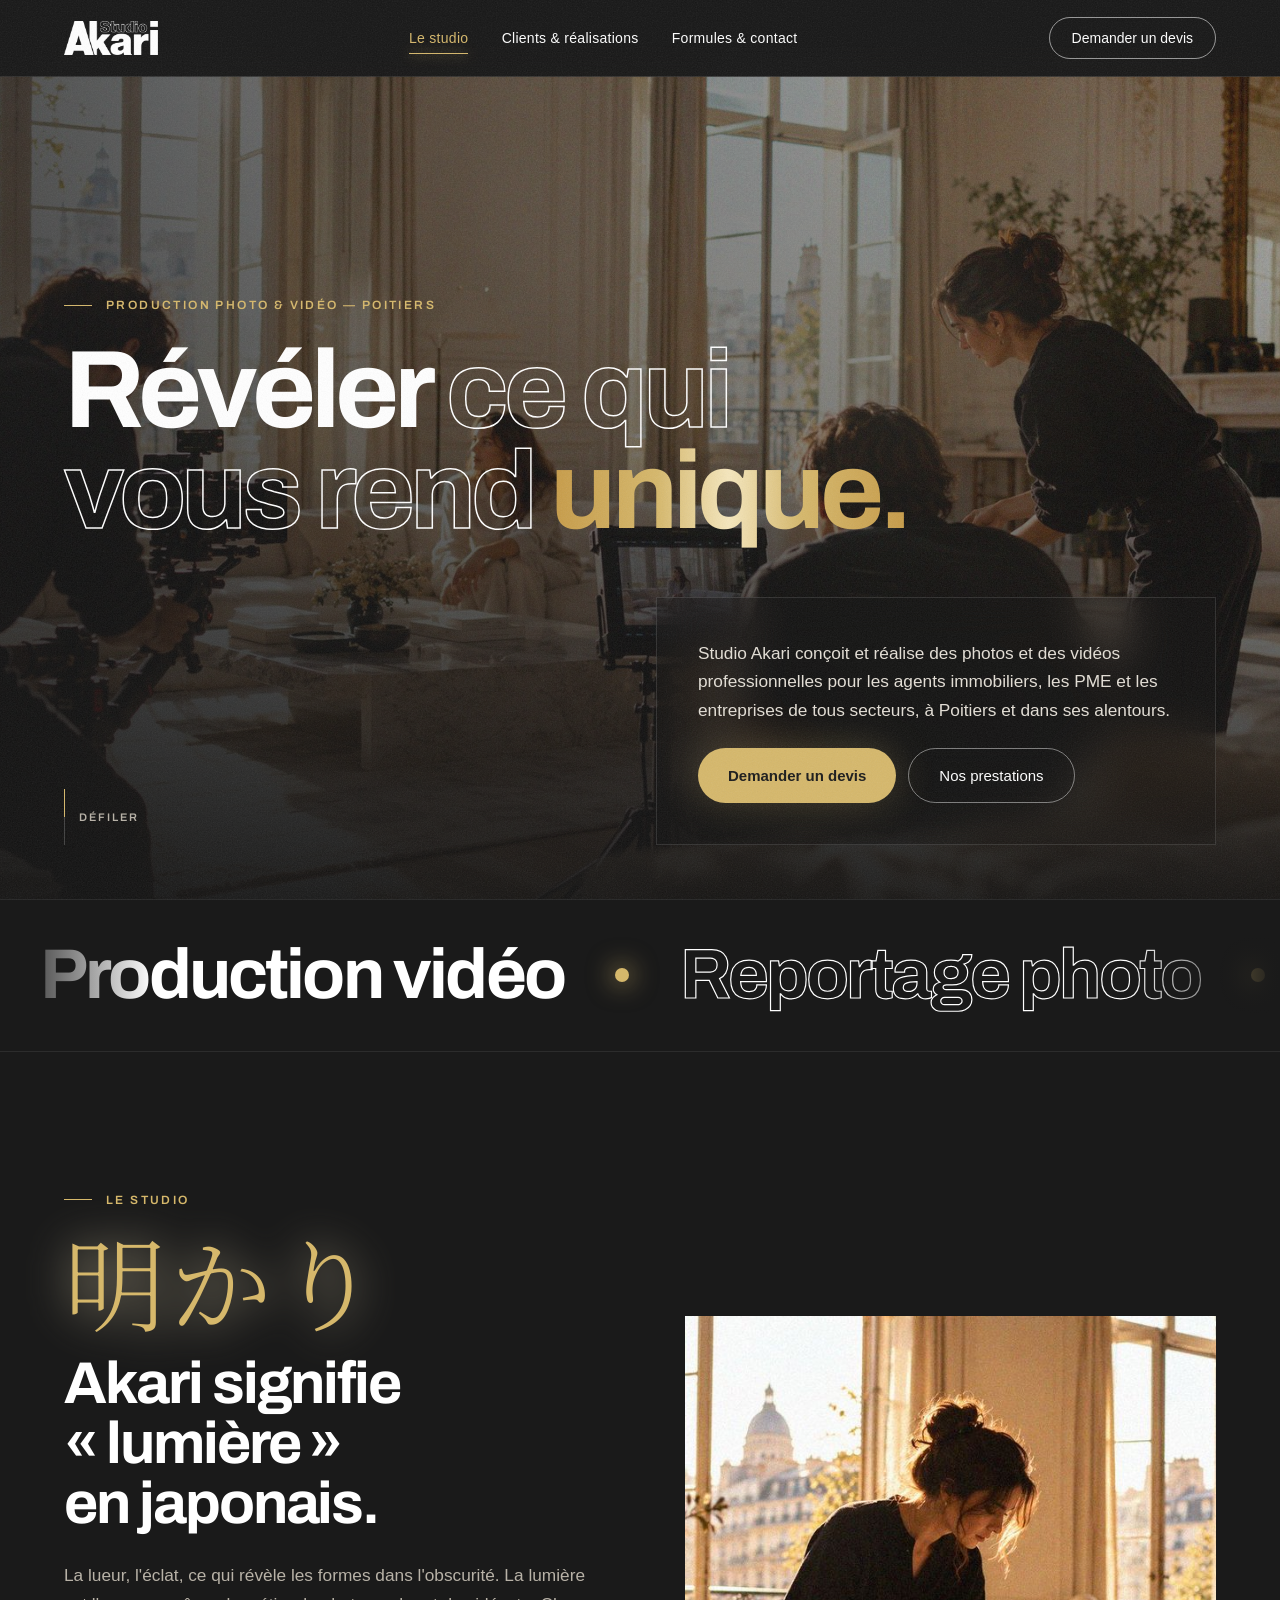
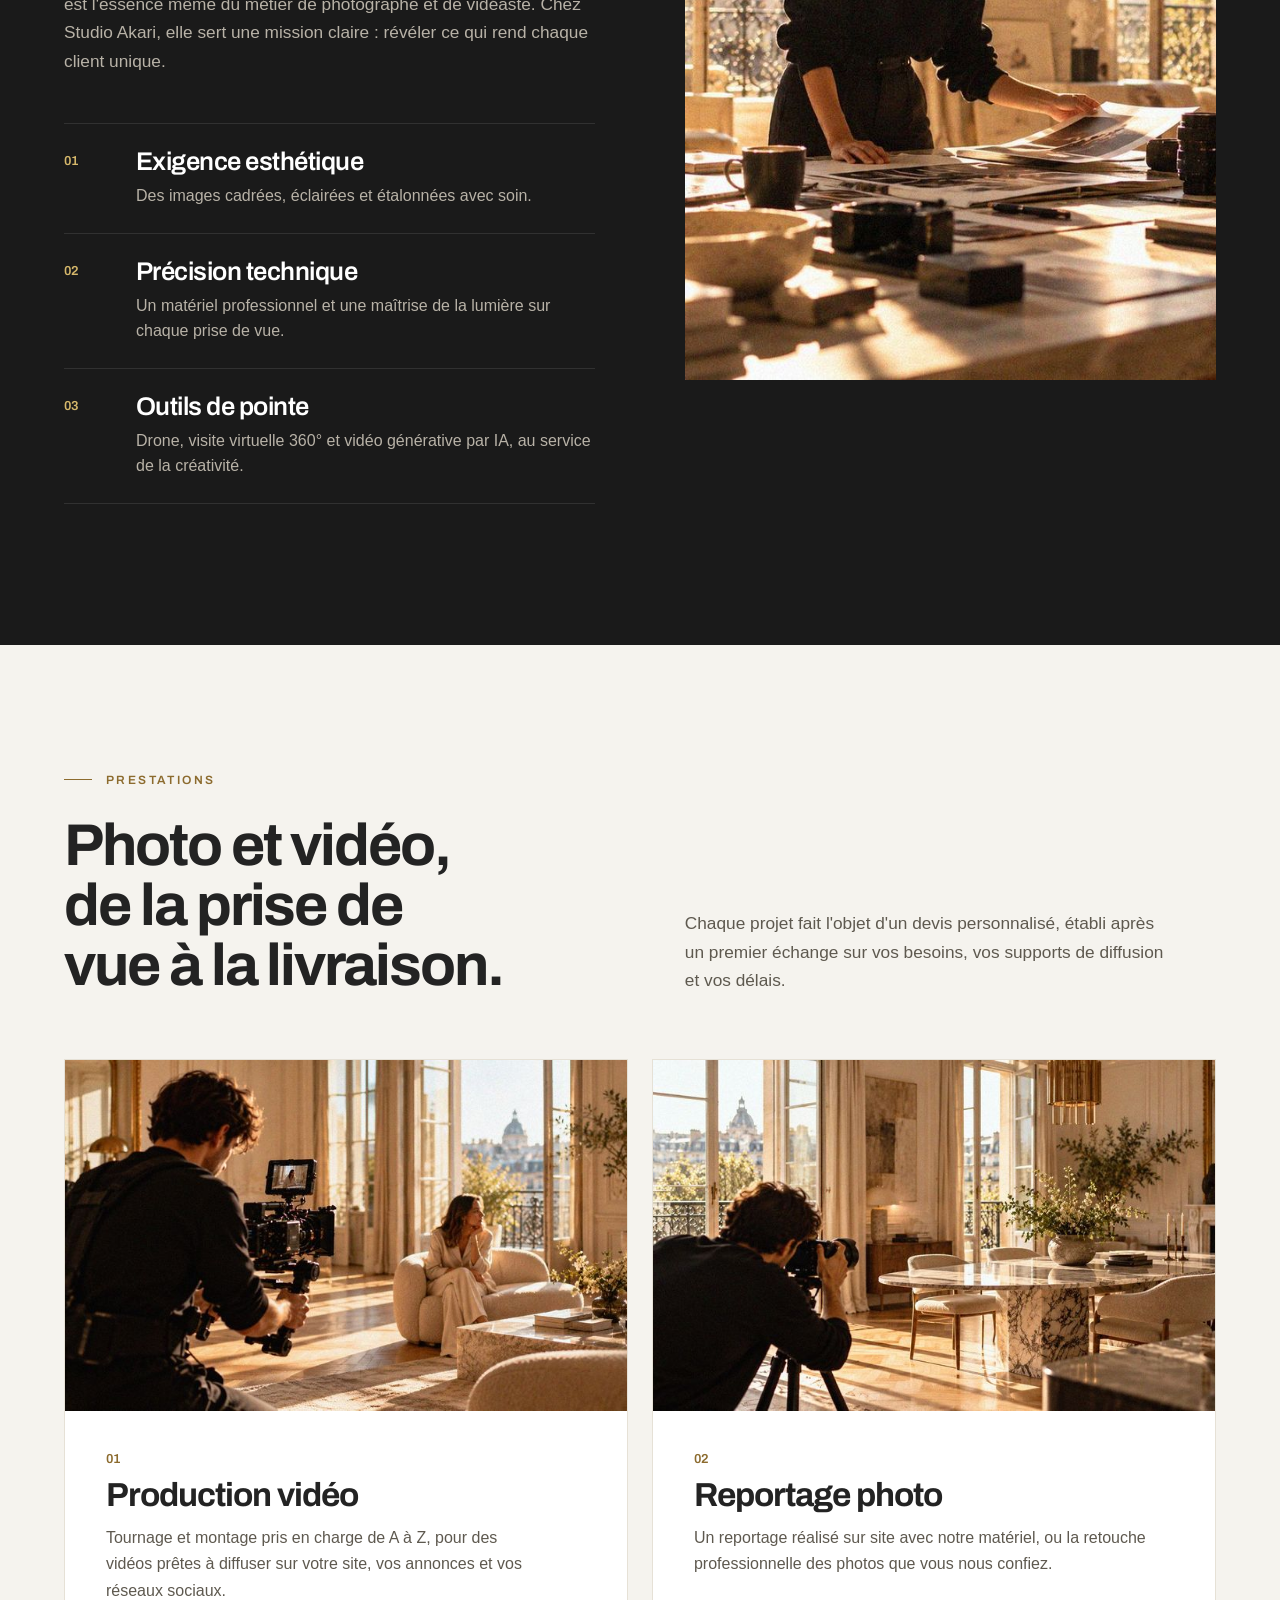
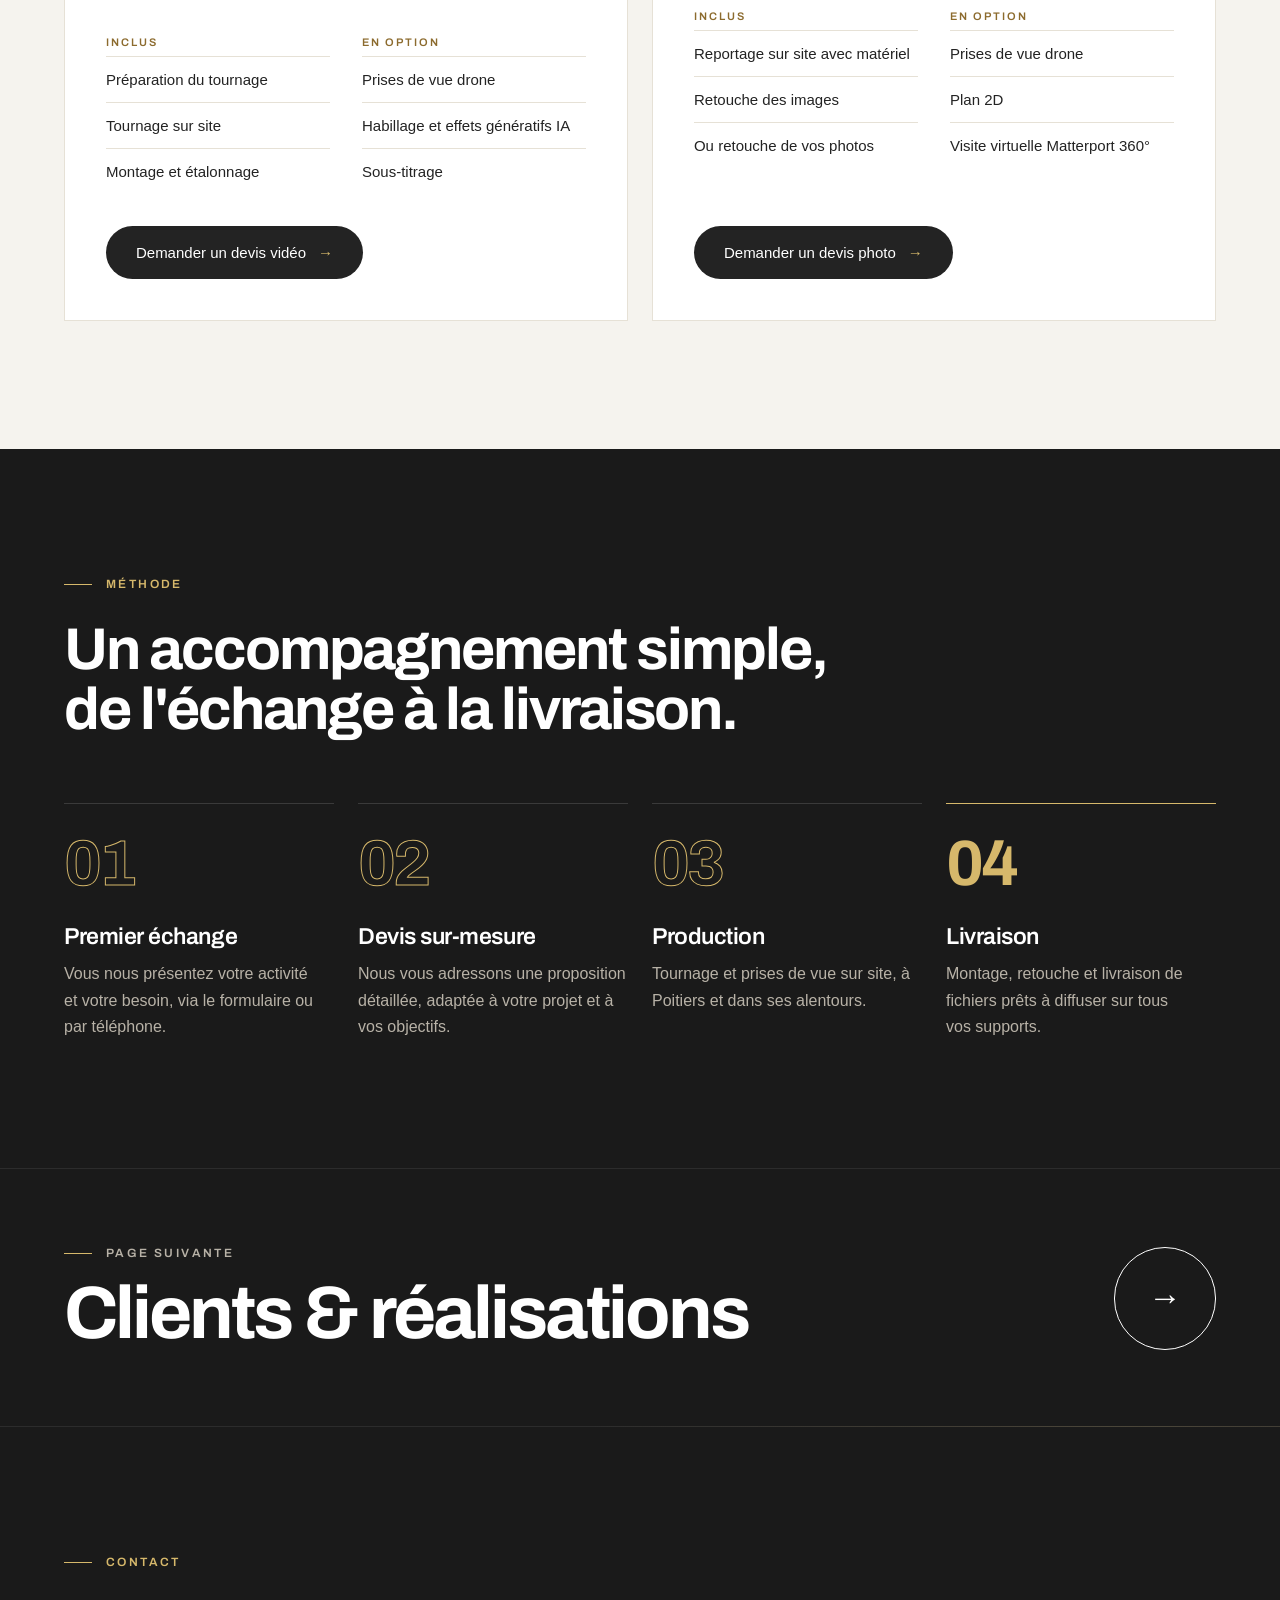
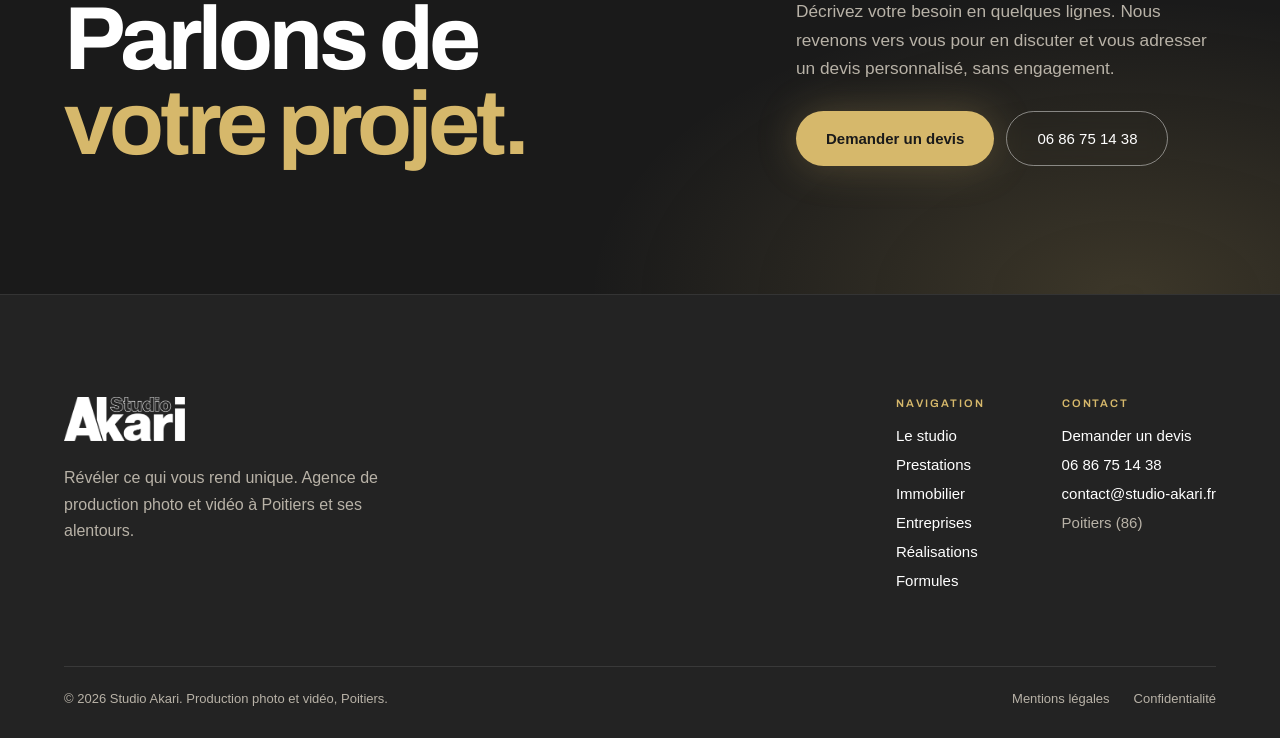
==== commit eb724619: "Forcer la mise à jour du CSS et du JS chez les visiteurs Le serveur demande aux navigateurs de garde" ====
--- a/index.html
+++ b/index.html
@@ -22,7 +22,7 @@
   <link rel="apple-touch-icon" href="assets/img/apple-touch-icon.png">
   <link rel="manifest" href="site.webmanifest">
   <link rel="preload" href="assets/fonts/archivo-latin.woff2" as="font" type="font/woff2" crossorigin>
-  <link rel="stylesheet" href="assets/css/style.css">
+  <link rel="stylesheet" href="assets/css/style.css?v=20261015">
   <script>
     (function (d) {
       var c = d.documentElement.classList;
@@ -32,7 +32,7 @@
       setTimeout(function () { if (!window.__akari) c.remove('motion', 'js'); }, 4000);
     })(document);
   </script>
-  <script src="assets/js/main.js" defer></script>
+  <script src="assets/js/main.js?v=20261015" defer></script>
   <script type="application/ld+json">
   {
     "@context": "https://schema.org",
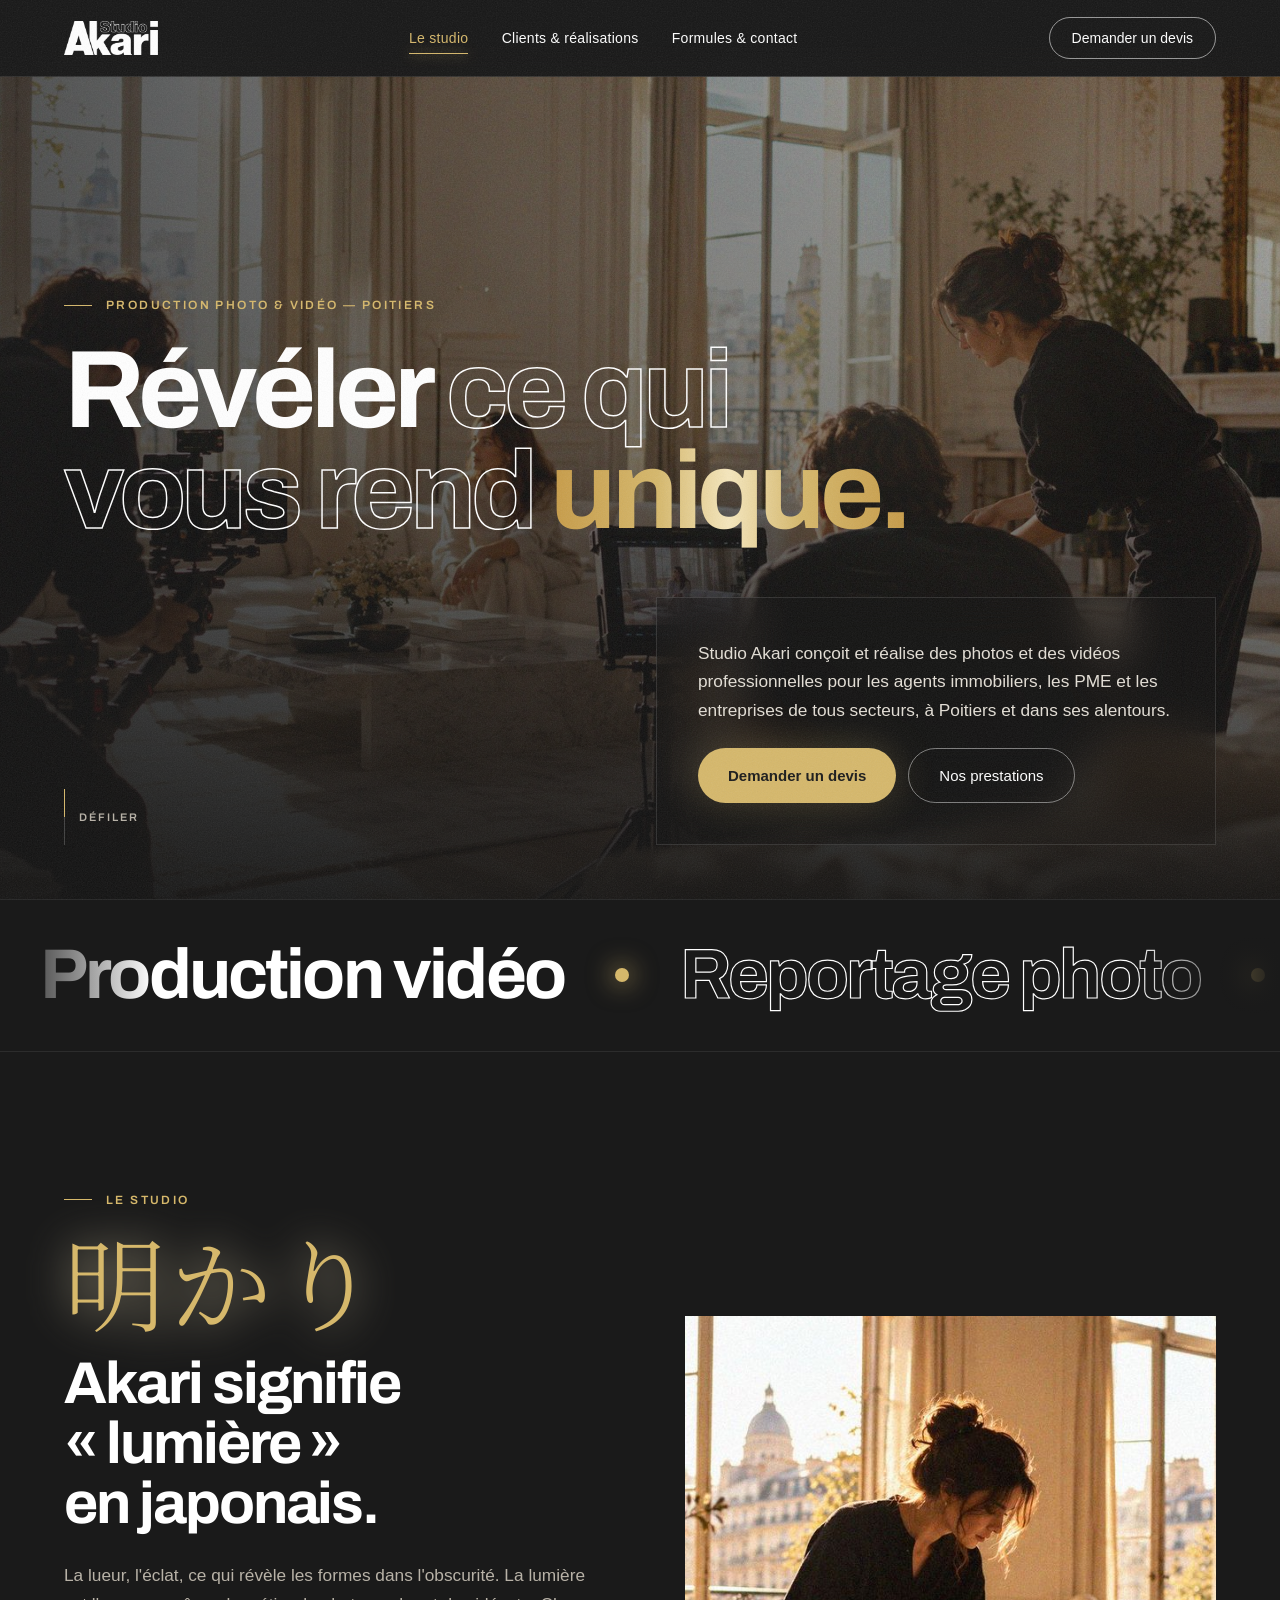
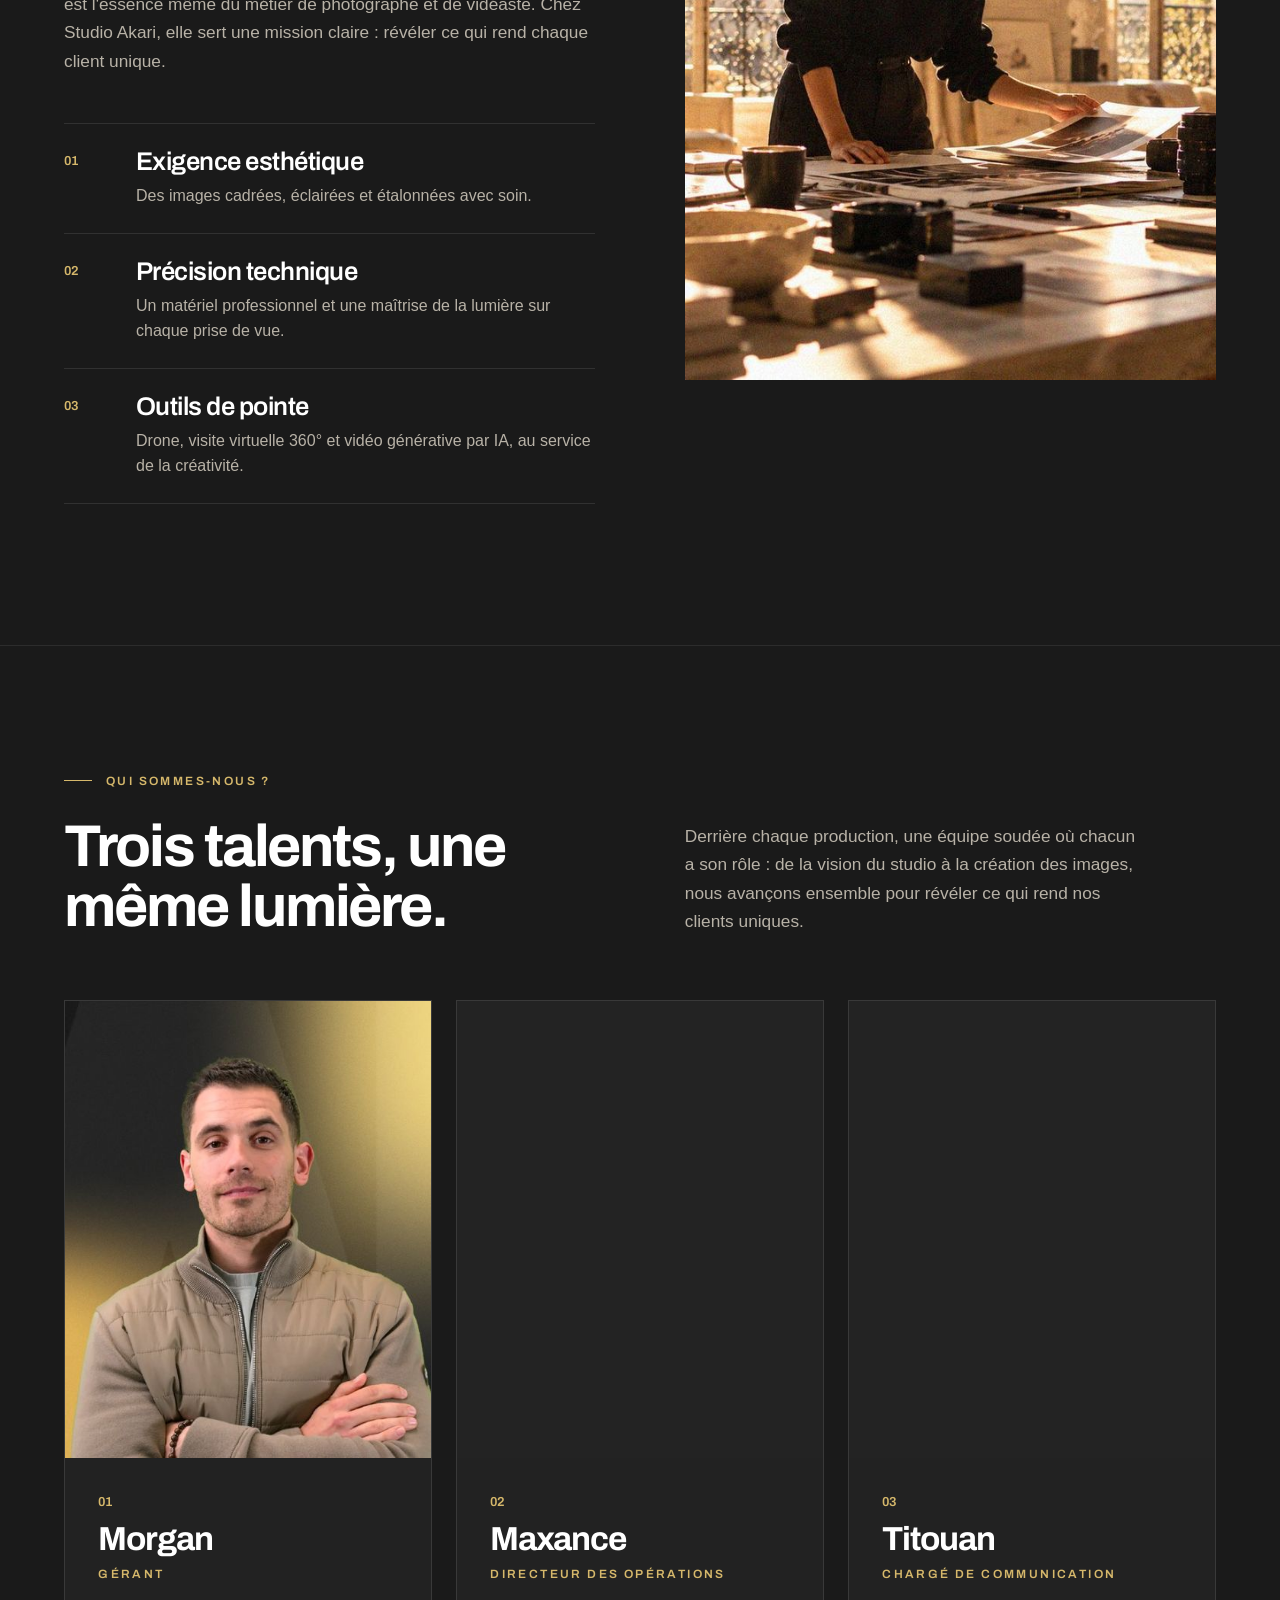
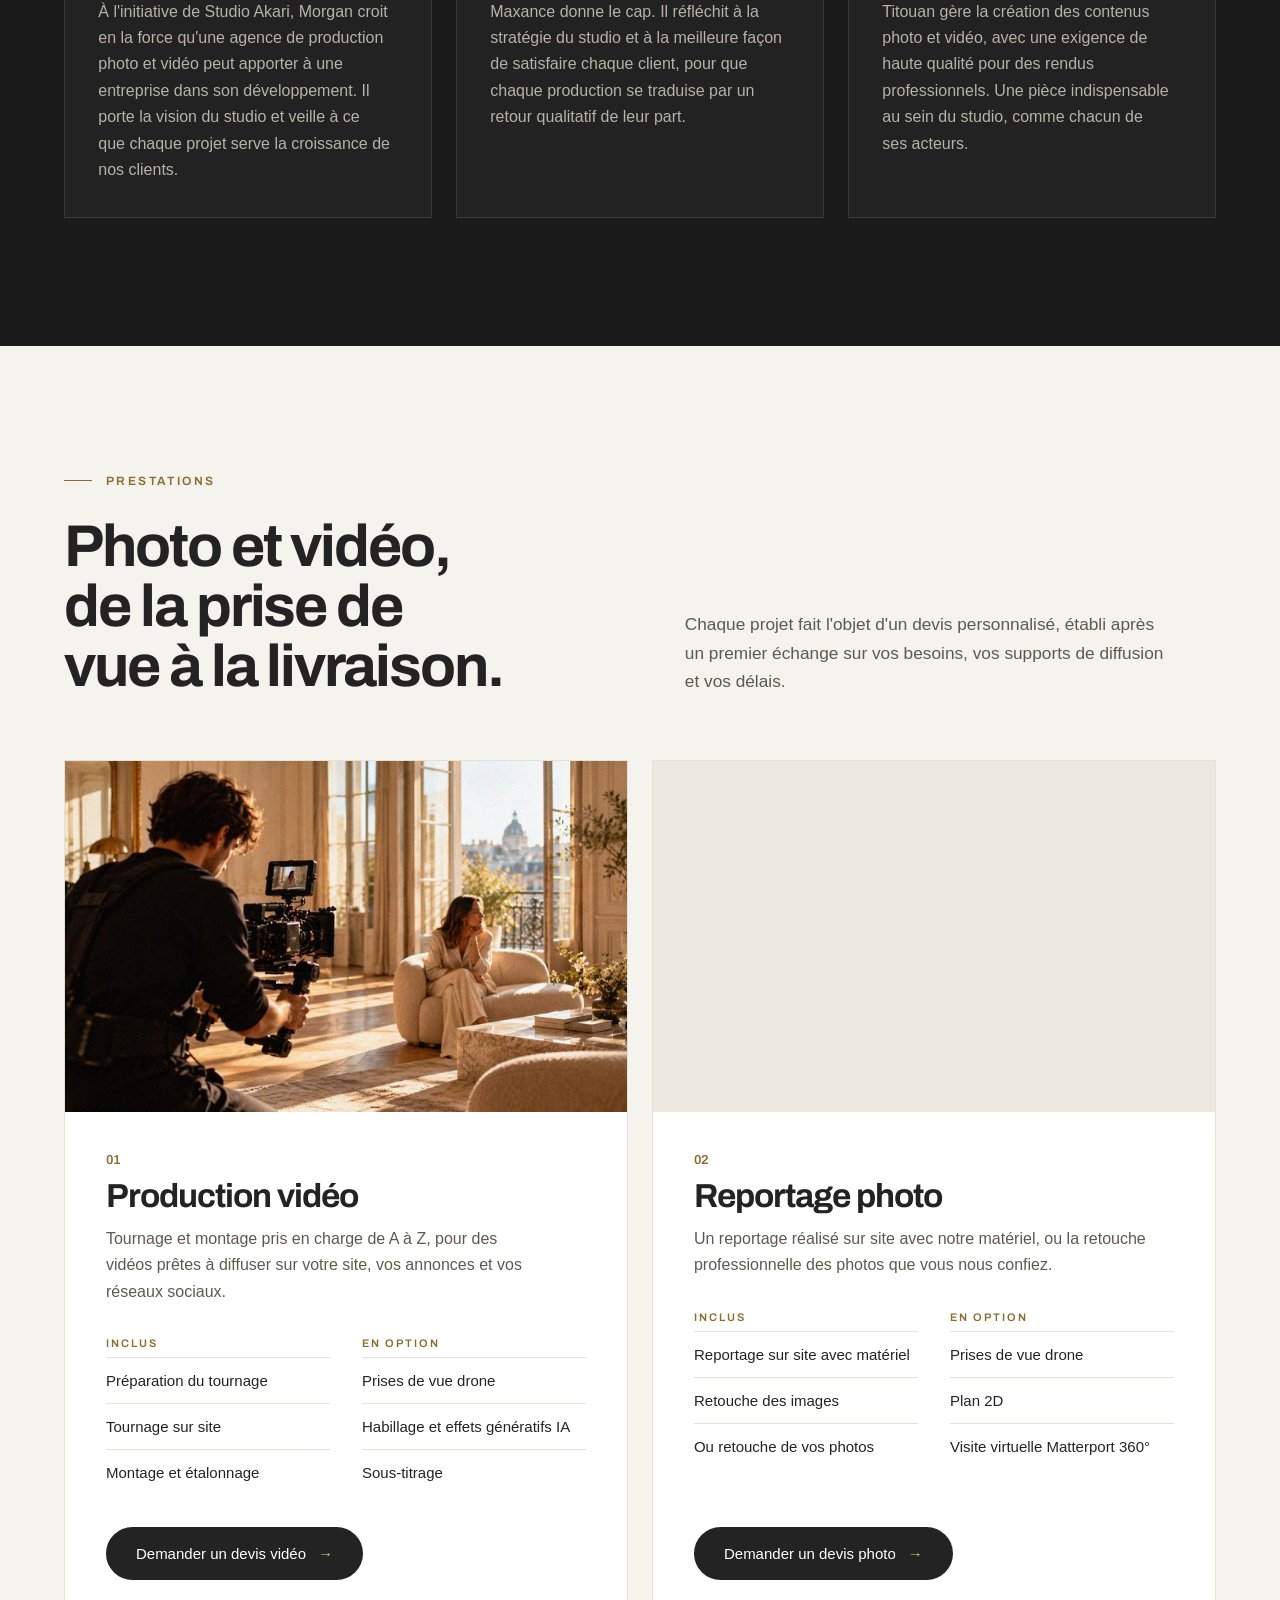
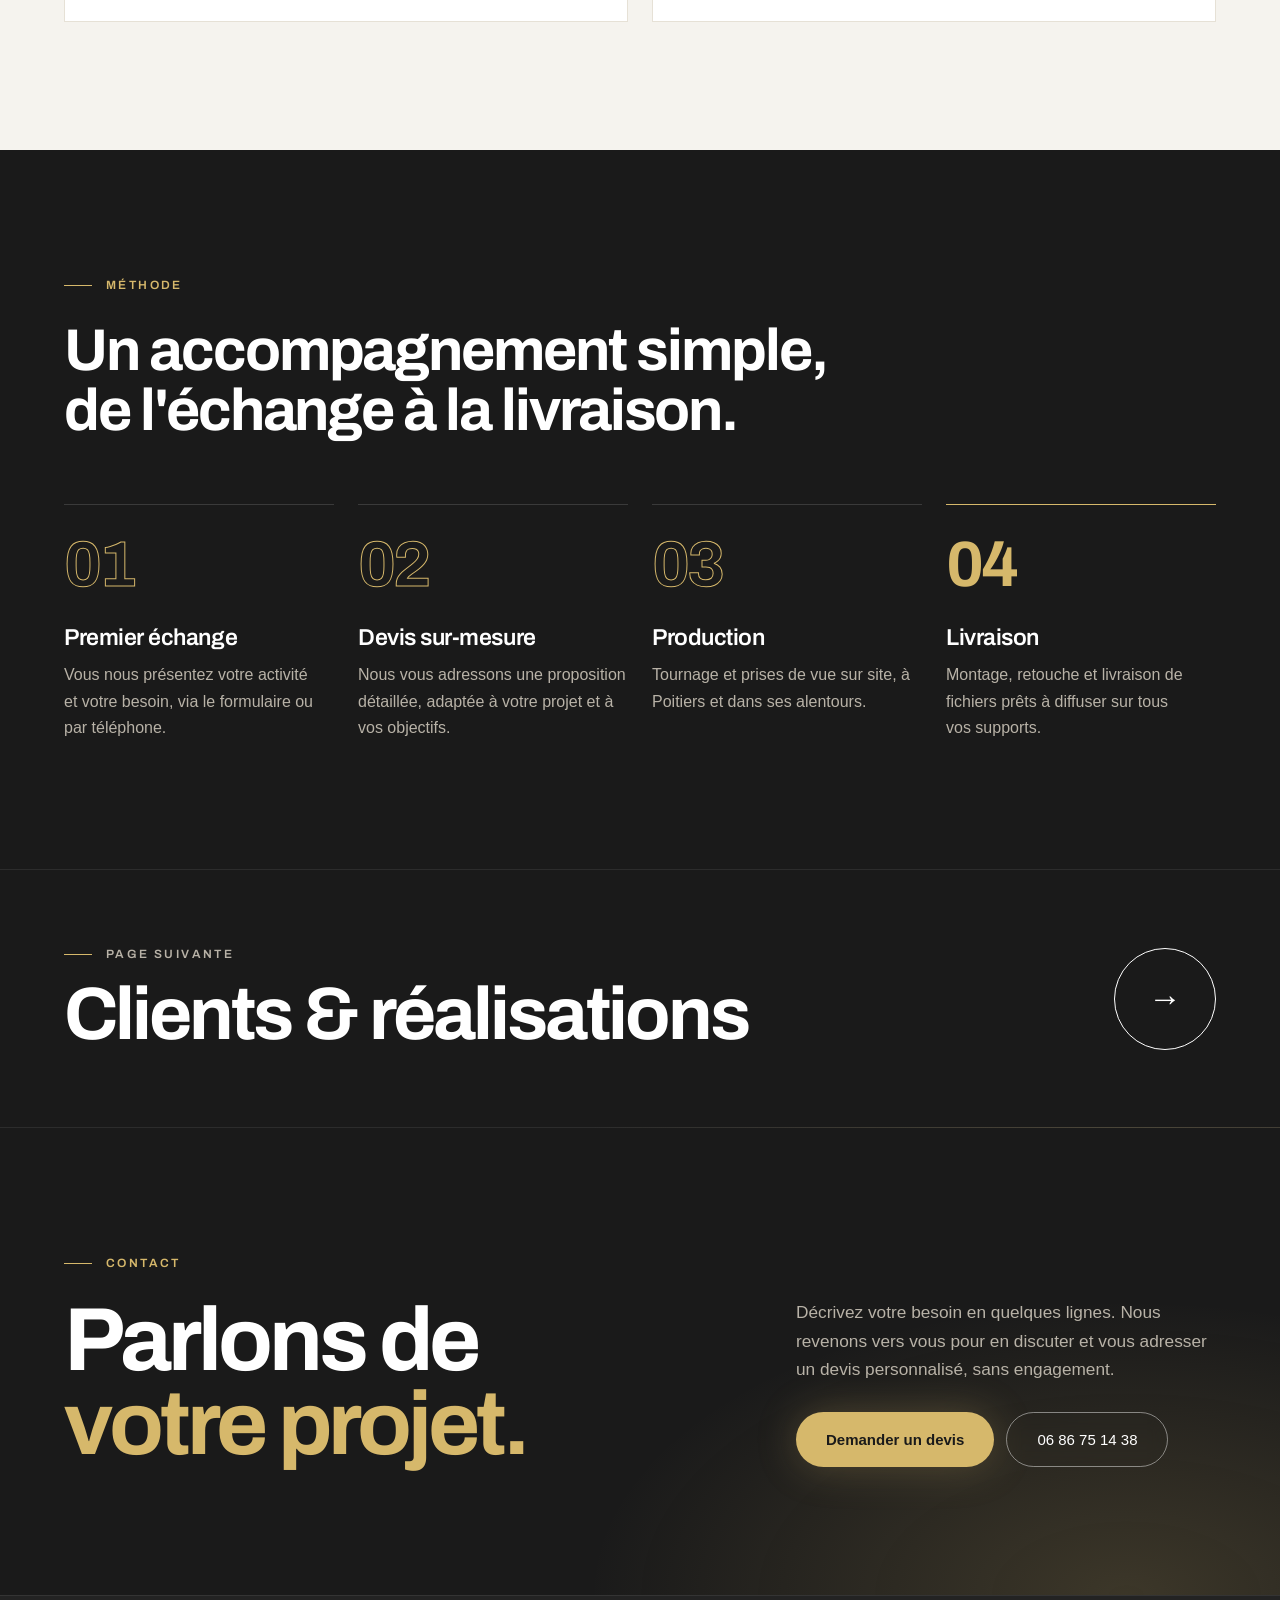
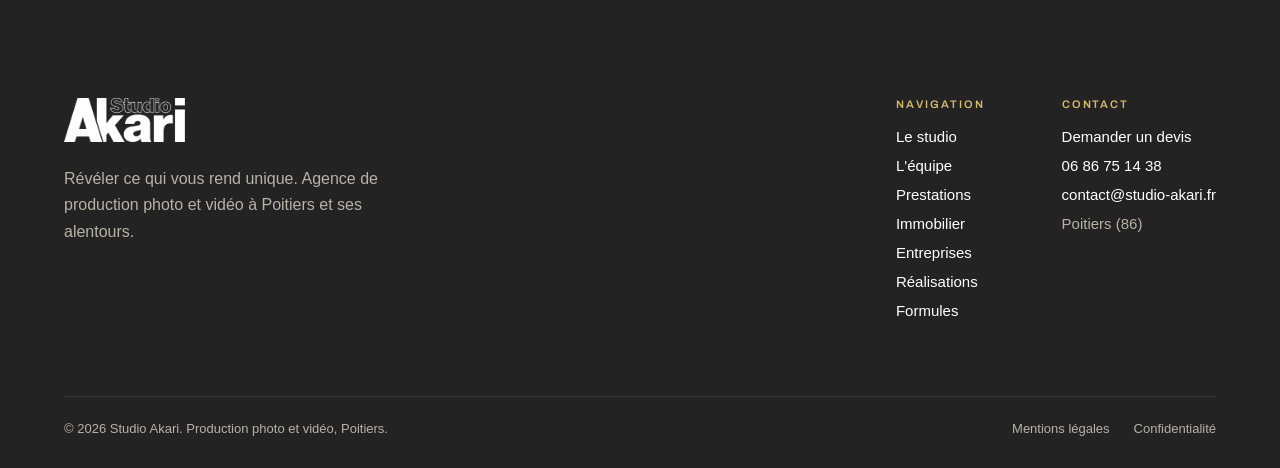
==== commit 7f233aa9: "Ajouter la section « Qui sommes-nous ? » sur l'accueil - Présentation de l'équipe entre « Le studio " ====
--- a/index.html
+++ b/index.html
@@ -22,7 +22,7 @@
   <link rel="apple-touch-icon" href="assets/img/apple-touch-icon.png">
   <link rel="manifest" href="site.webmanifest">
   <link rel="preload" href="assets/fonts/archivo-latin.woff2" as="font" type="font/woff2" crossorigin>
-  <link rel="stylesheet" href="assets/css/style.css?v=20261015">
+  <link rel="stylesheet" href="assets/css/style.css?v=20261104">
   <script>
     (function (d) {
       var c = d.documentElement.classList;
@@ -32,7 +32,7 @@
       setTimeout(function () { if (!window.__akari) c.remove('motion', 'js'); }, 4000);
     })(document);
   </script>
-  <script src="assets/js/main.js?v=20261015" defer></script>
+  <script src="assets/js/main.js?v=20261104" defer></script>
   <script type="application/ld+json">
   {
     "@context": "https://schema.org",
@@ -174,7 +174,64 @@
       </div>
     </section>
 
-    <!-- 03 Prestations -->
+    <!-- 03 Qui sommes-nous ? -->
+    <section id="equipe" class="section section--rule" aria-labelledby="equipe-titre">
+      <div class="container pad">
+        <div class="team__head">
+          <div>
+            <div class="eyebrow" data-reveal="fade"><span class="eyebrow-line" data-reveal="line" data-delay="150"></span>Qui sommes-nous&nbsp;?</div>
+            <h2 class="title mt-28" id="equipe-titre" data-reveal="blur">Trois talents, une même lumière.</h2>
+          </div>
+          <p class="lead team__lead" data-reveal="up" data-delay="140">Derrière chaque production, une équipe soudée où chacun a son rôle&nbsp;: de la vision du studio à la création des images, nous avançons ensemble pour révéler ce qui rend nos clients uniques.</p>
+        </div>
+        <ul class="team">
+          <li class="member" data-reveal="up" data-delay="0">
+            <figure class="media member__photo" data-reveal="clip" data-delay="0">
+              <img src="assets/img/photos/equipe-morgan-480.jpg"
+                   srcset="assets/img/photos/equipe-morgan-480.jpg 480w,
+                           assets/img/photos/equipe-morgan-800.jpg 800w"
+                   sizes="(min-width: 1280px) 360px, (min-width: 760px) 30vw, 100vw" width="800" height="1000" alt="Portrait de Morgan, gérant de Studio Akari" loading="lazy" decoding="async">
+            </figure>
+            <div class="member__body">
+              <span class="member__num">01</span>
+              <h3 class="member__name">Morgan</h3>
+              <p class="member__role">Gérant</p>
+              <p class="member__text">À l'initiative de Studio Akari, Morgan croit en la force qu'une agence de production photo et vidéo peut apporter à une entreprise dans son développement. Il porte la vision du studio et veille à ce que chaque projet serve la croissance de nos clients.</p>
+            </div>
+          </li>
+          <li class="member" data-reveal="up" data-delay="120">
+            <figure class="media member__photo" data-reveal="clip" data-delay="120">
+              <img src="assets/img/photos/equipe-maxance-480.jpg"
+                   srcset="assets/img/photos/equipe-maxance-480.jpg 480w,
+                           assets/img/photos/equipe-maxance-800.jpg 800w"
+                   sizes="(min-width: 1280px) 360px, (min-width: 760px) 30vw, 100vw" width="800" height="1000" alt="Portrait de Maxance, directeur des opérations de Studio Akari" loading="lazy" decoding="async">
+            </figure>
+            <div class="member__body">
+              <span class="member__num">02</span>
+              <h3 class="member__name">Maxance</h3>
+              <p class="member__role">Directeur des opérations</p>
+              <p class="member__text">Maxance donne le cap. Il réfléchit à la stratégie du studio et à la meilleure façon de satisfaire chaque client, pour que chaque production se traduise par un retour qualitatif de leur part.</p>
+            </div>
+          </li>
+          <li class="member" data-reveal="up" data-delay="240">
+            <figure class="media member__photo" data-reveal="clip" data-delay="240">
+              <img src="assets/img/photos/equipe-titouan-480.jpg"
+                   srcset="assets/img/photos/equipe-titouan-480.jpg 480w,
+                           assets/img/photos/equipe-titouan-800.jpg 800w"
+                   sizes="(min-width: 1280px) 360px, (min-width: 760px) 30vw, 100vw" width="800" height="1000" alt="Portrait de Titouan, chargé de communication de Studio Akari" loading="lazy" decoding="async">
+            </figure>
+            <div class="member__body">
+              <span class="member__num">03</span>
+              <h3 class="member__name">Titouan</h3>
+              <p class="member__role">Chargé de communication</p>
+              <p class="member__text">Titouan gère la création des contenus photo et vidéo, avec une exigence de haute qualité pour des rendus professionnels. Une pièce indispensable au sein du studio, comme chacun de ses acteurs.</p>
+            </div>
+          </li>
+        </ul>
+      </div>
+    </section>
+
+    <!-- 04 Prestations -->
     <section id="prestations" class="section section--paper">
       <div class="container pad">
         <div class="prestations__head">
@@ -256,7 +313,7 @@
       </div>
     </section>
 
-    <!-- 04 Méthode -->
+    <!-- 05 Méthode -->
     <section id="methode" class="section">
       <div class="container pad">
         <div class="eyebrow" data-reveal="fade"><span class="eyebrow-line" data-reveal="line" data-delay="150"></span>Méthode</div>
@@ -327,6 +384,7 @@
           <nav class="site-footer__col" aria-labelledby="footer-nav">
             <h2 id="footer-nav">Navigation</h2>
             <a href="index.html#studio">Le studio</a>
+            <a href="index.html#equipe">L'équipe</a>
             <a href="index.html#prestations">Prestations</a>
             <a href="clients.html#immobilier">Immobilier</a>
             <a href="clients.html#entreprises">Entreprises</a>
--- a/assets/css/style.css
+++ b/assets/css/style.css
@@ -690,6 +690,61 @@
 
 .media--portrait { aspect-ratio: 4 / 5; }
 
+/* ---------- Accueil : qui sommes-nous ? ---------- */
+
+.team__head {
+  display: grid;
+  grid-template-columns: repeat(auto-fit, minmax(min(100%, 440px), 1fr));
+  gap: 32px clamp(48px, 7vw, 112px);
+  align-items: end;
+  margin-bottom: clamp(48px, 5vw, 72px);
+}
+.team__lead { max-width: 480px; }
+
+.team {
+  margin: 0;
+  padding: 0;
+  list-style: none;
+  display: grid;
+  grid-template-columns: 1fr;
+  gap: 24px;
+}
+/* Trois colonnes dès la tablette : jamais de carte seule sur une ligne */
+@media (min-width: 760px) {
+  .team { grid-template-columns: repeat(3, minmax(0, 1fr)); gap: clamp(16px, 2vw, 24px); }
+}
+.member {
+  display: flex;
+  flex-direction: column;
+  background: rgba(255, 255, 255, 0.035);
+  border: 1px solid var(--line-2);
+  transition: border-color .3s;
+}
+.member:hover { border-color: rgba(214, 184, 107, 0.6); }
+.member__photo { aspect-ratio: 4 / 5; }
+.member__photo > img { transition: opacity .6s ease, transform 1.2s var(--ease); }
+.member:hover .member__photo > img { transform: scale(1.03); }
+.member__body { flex: 1; padding: clamp(24px, 2.6vw, 36px); }
+.member__num { font-family: var(--font-display); font-size: 13px; font-weight: 600; color: var(--gold); }
+.member__name {
+  margin: 12px 0 0;
+  font-family: var(--font-display);
+  font-weight: 700;
+  font-size: clamp(28px, 2.6vw, 36px);
+  line-height: 1.05;
+  letter-spacing: -0.03em;
+}
+.member__role {
+  margin: 10px 0 0;
+  font-family: var(--font-display);
+  font-size: 12px;
+  font-weight: 600;
+  letter-spacing: 0.2em;
+  text-transform: uppercase;
+  color: var(--gold);
+}
+.member__text { margin: 18px 0 0; font-size: 16px; line-height: 1.65; color: var(--muted); text-wrap: pretty; }
+
 /* ---------- Accueil : prestations ---------- */
 
 .prestations__head {
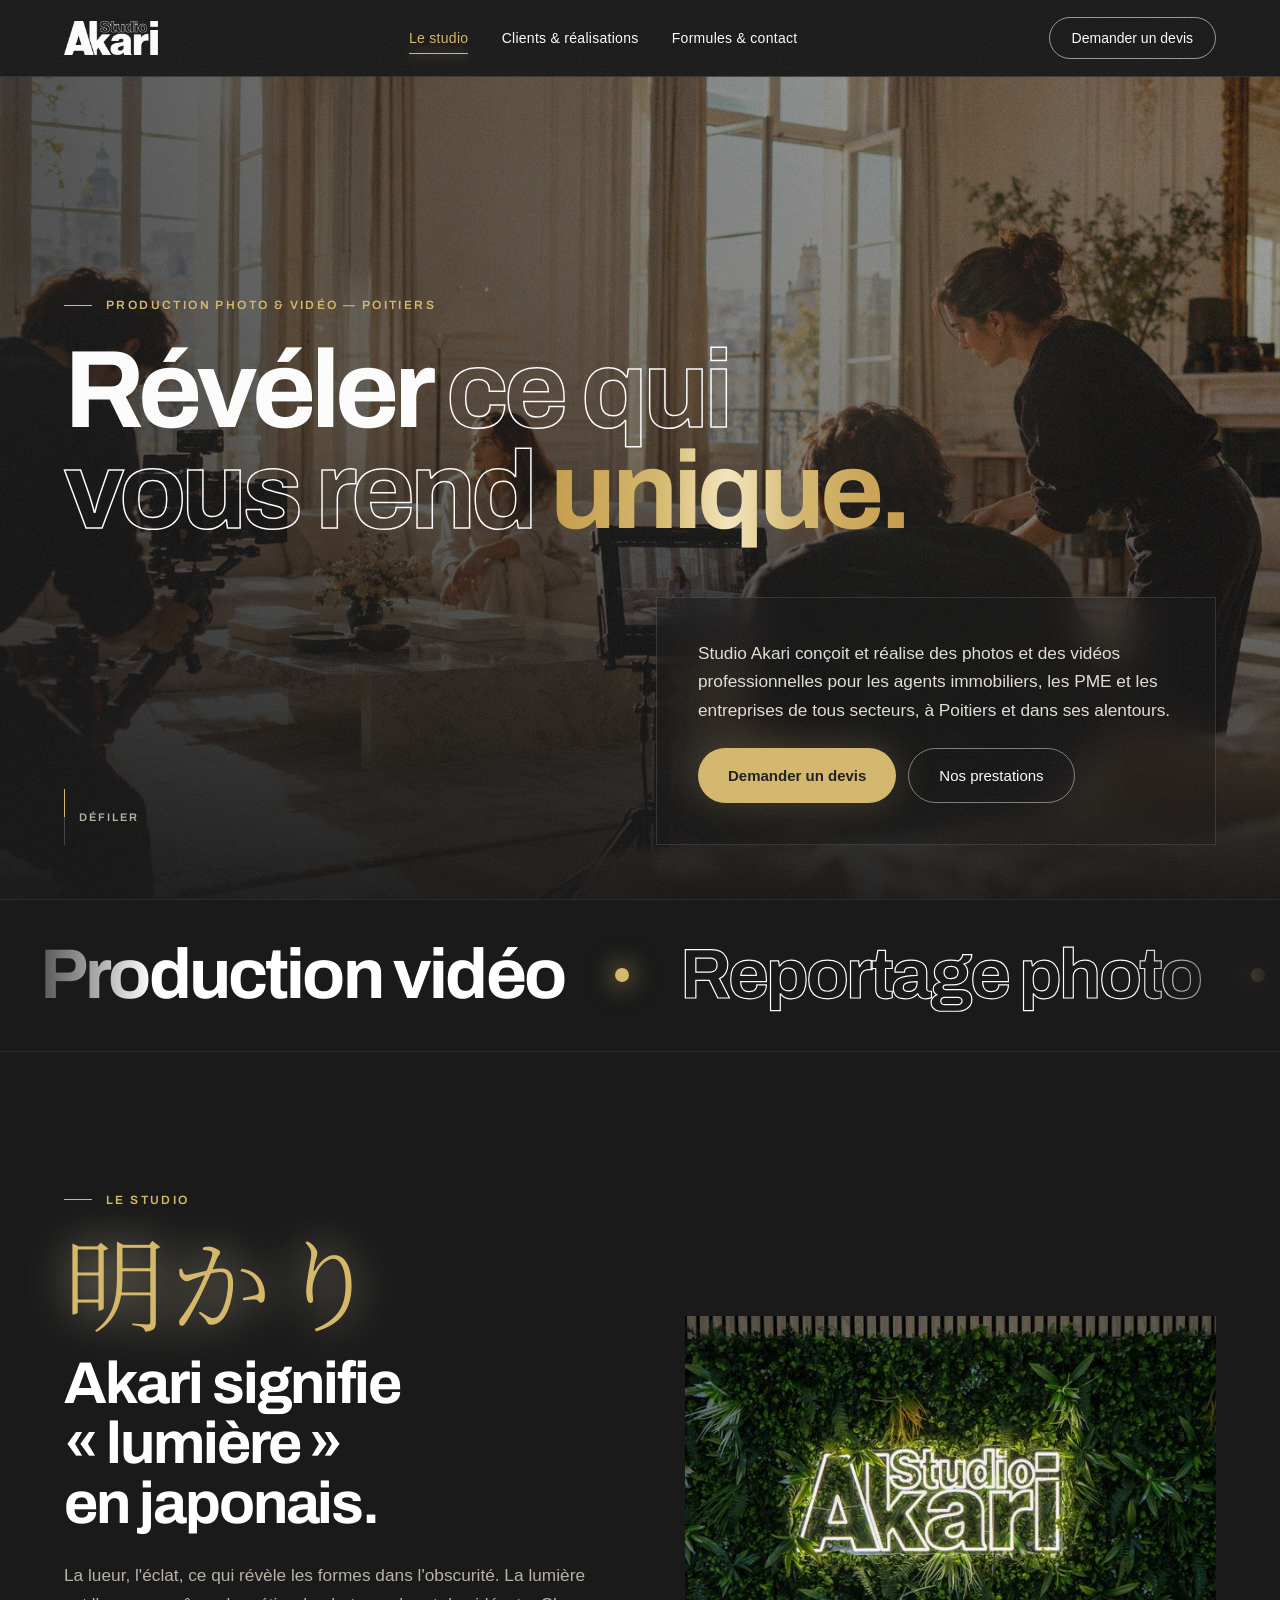
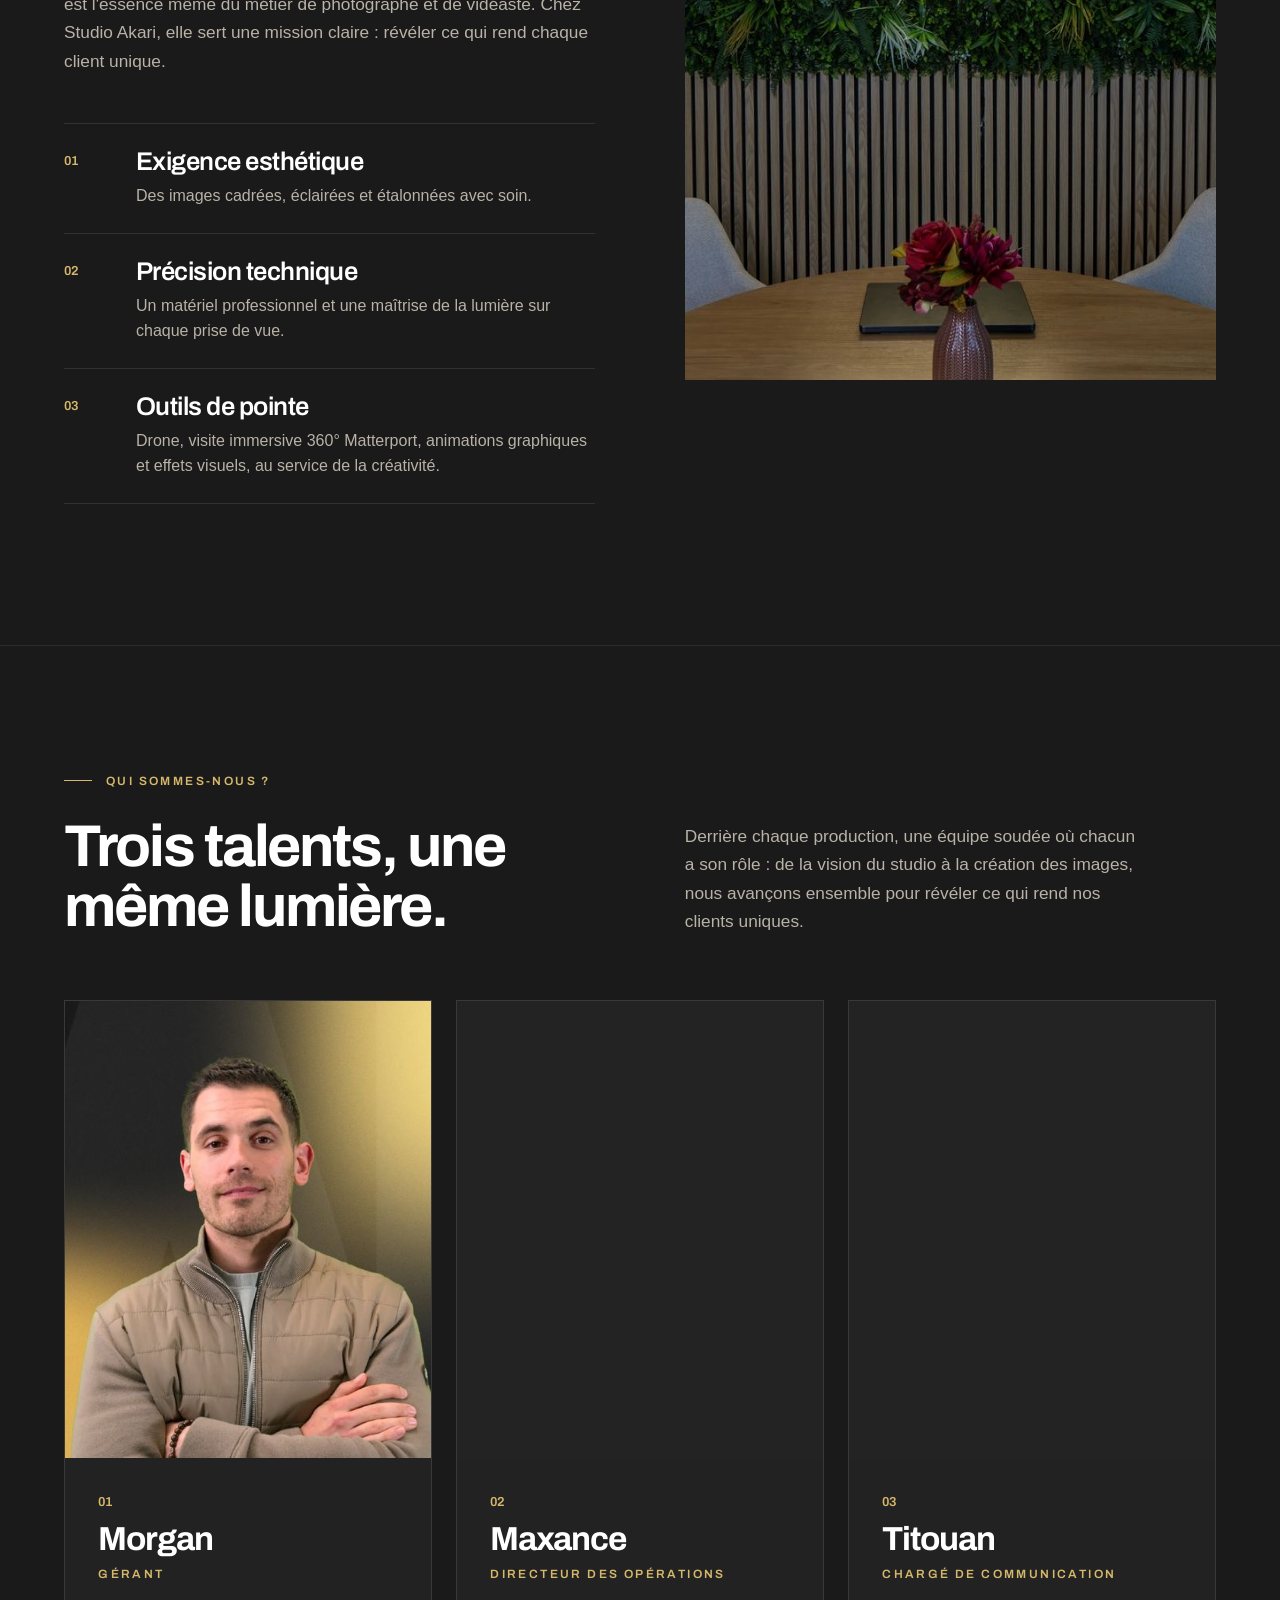
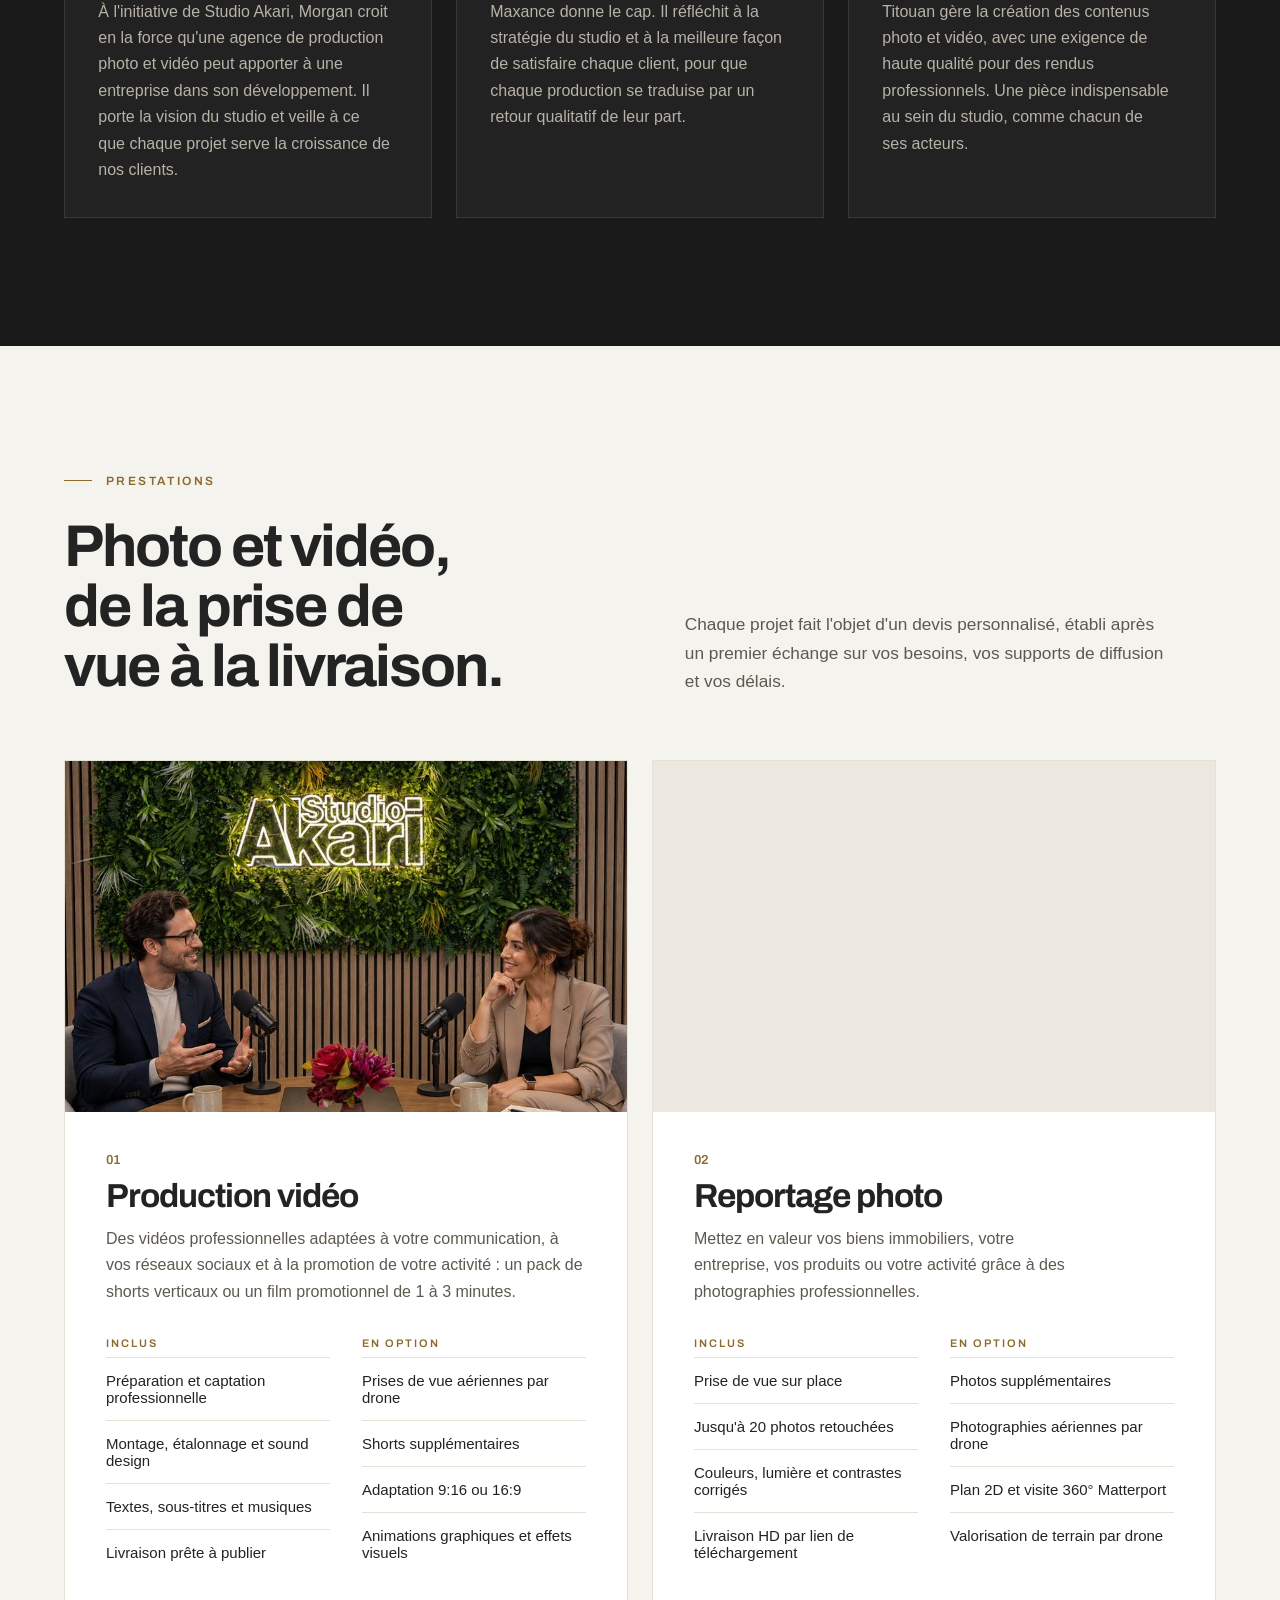
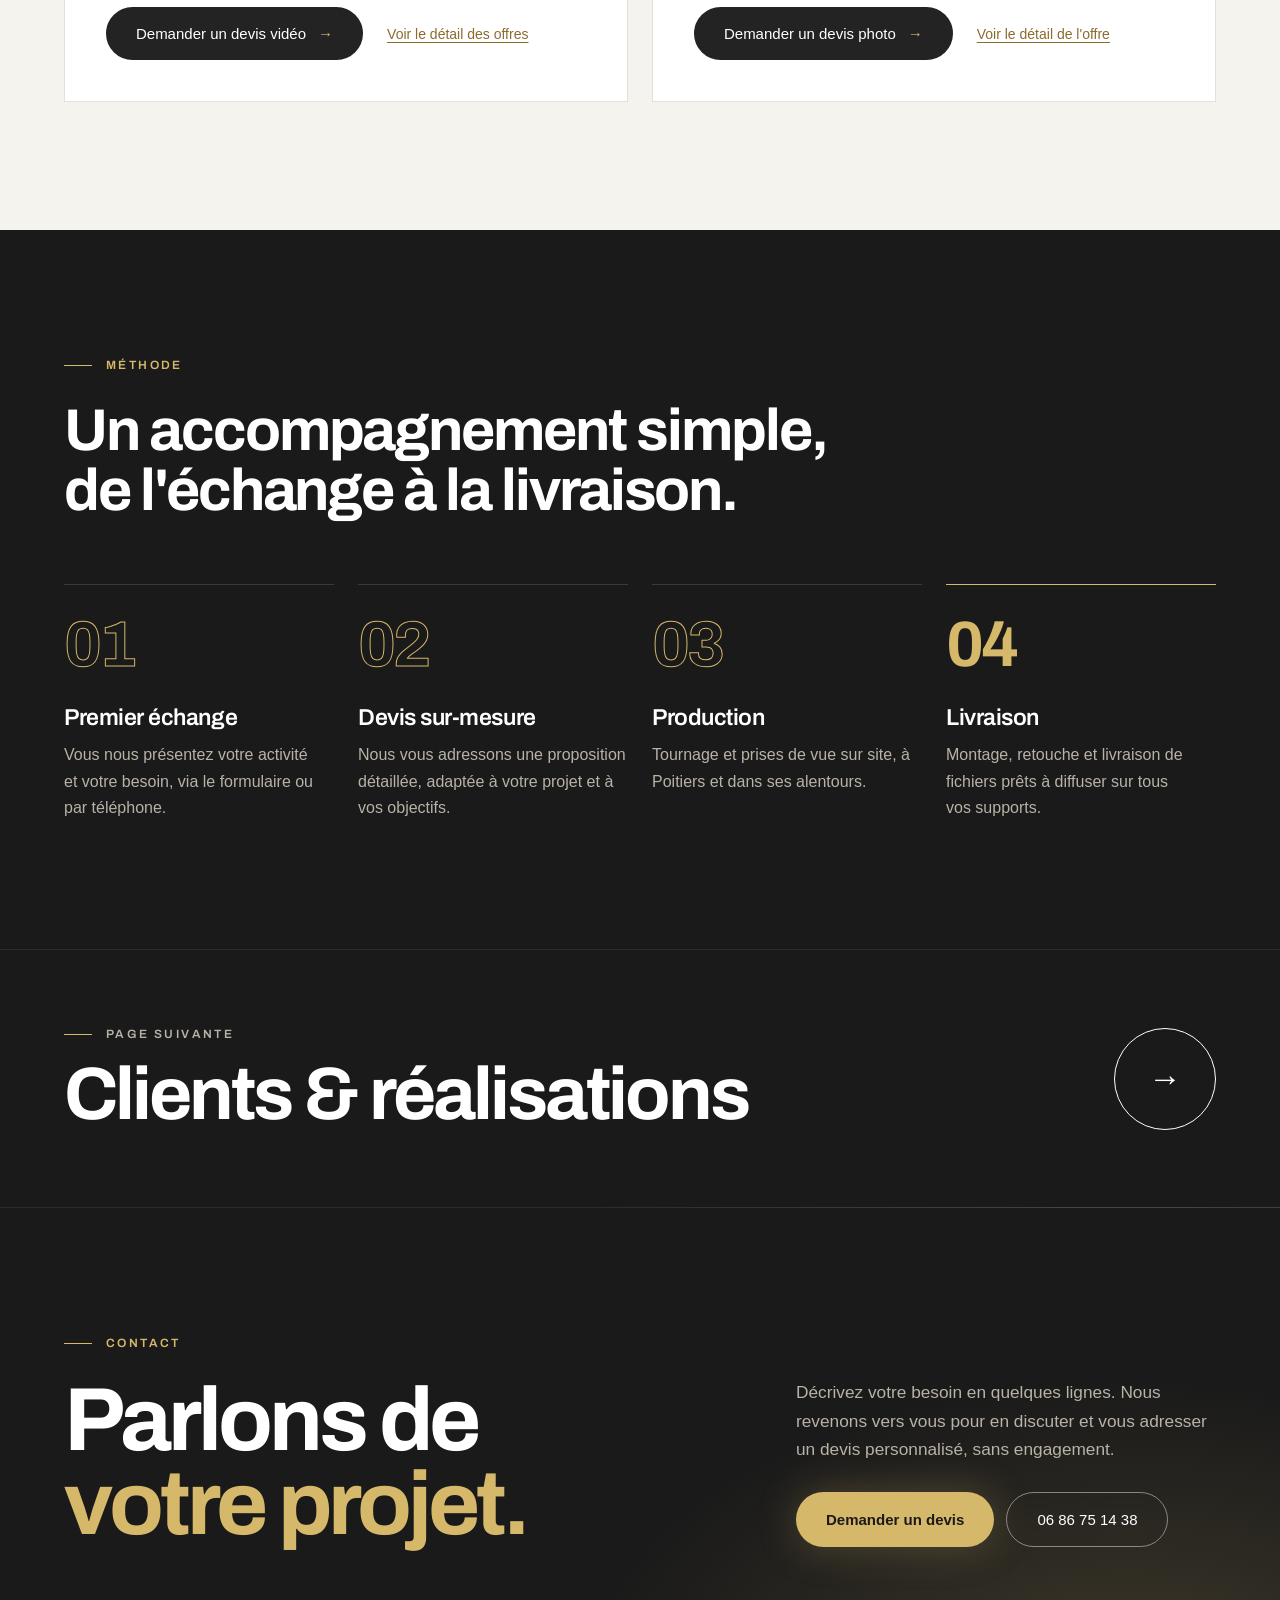
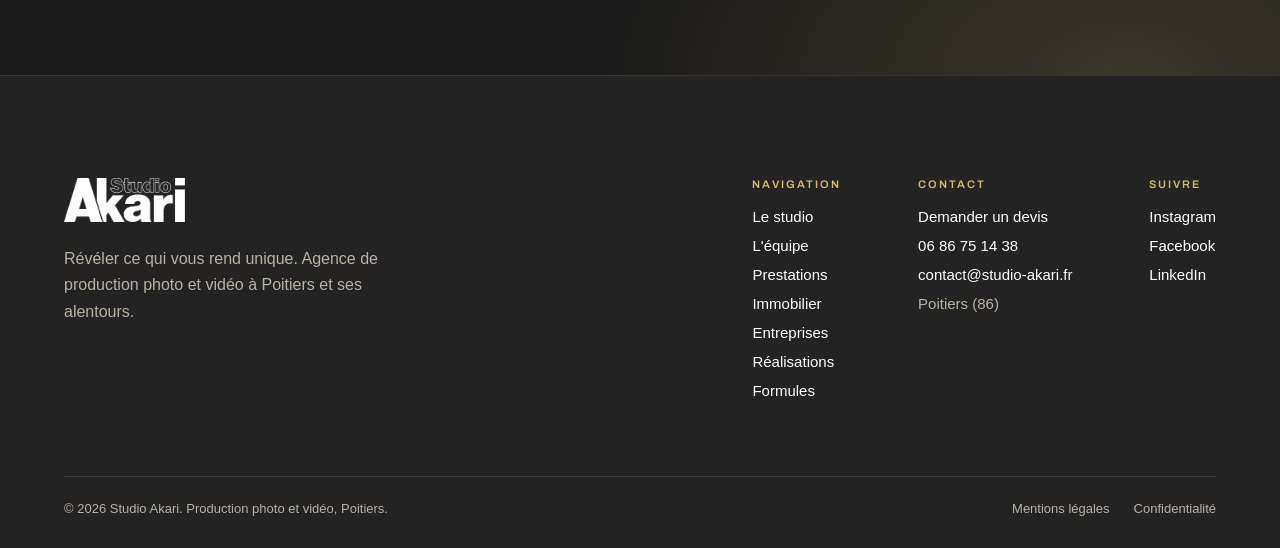
==== commit 5b79caca: "Nouvelles offres, photos du studio et réseaux sociaux - Formules & contact : les formules Signature " ====
--- a/index.html
+++ b/index.html
@@ -22,7 +22,7 @@
   <link rel="apple-touch-icon" href="assets/img/apple-touch-icon.png">
   <link rel="manifest" href="site.webmanifest">
   <link rel="preload" href="assets/fonts/archivo-latin.woff2" as="font" type="font/woff2" crossorigin>
-  <link rel="stylesheet" href="assets/css/style.css?v=20261104">
+  <link rel="stylesheet" href="assets/css/style.css?v=20261125">
   <script>
     (function (d) {
       var c = d.documentElement.classList;
@@ -32,7 +32,7 @@
       setTimeout(function () { if (!window.__akari) c.remove('motion', 'js'); }, 4000);
     })(document);
   </script>
-  <script src="assets/js/main.js?v=20261104" defer></script>
+  <script src="assets/js/main.js?v=20261125" defer></script>
   <script type="application/ld+json">
   {
     "@context": "https://schema.org",
@@ -47,7 +47,12 @@
     "email": "contact@studio-akari.fr",
     "address": { "@type": "PostalAddress", "addressLocality": "Poitiers", "addressRegion": "Vienne", "addressCountry": "FR" },
     "areaServed": { "@type": "City", "name": "Poitiers" },
-    "knowsAbout": ["Production vidéo", "Reportage photo", "Prises de vue par drone", "Visite virtuelle 360°", "Plan 2D", "Vidéo générative par IA", "Photographie immobilière"]
+    "sameAs": [
+      "https://www.instagram.com/studio__akari/",
+      "https://www.facebook.com/profile.php?id=61595607336107",
+      "https://www.linkedin.com/company/studio-akari86"
+    ],
+    "knowsAbout": ["Production vidéo", "Reportage photo", "Prises de vue par drone", "Visite virtuelle 360°", "Plan 2D", "Shorts réseaux sociaux", "Film promotionnel", "Photographie immobilière"]
   }
   </script>
 </head>
@@ -122,7 +127,7 @@
           <li>Production vidéo</li><li class="marquee__dot" aria-hidden="true"></li>
           <li class="outline">Reportage photo</li><li class="marquee__dot" aria-hidden="true"></li>
           <li>Prises de vue drone</li><li class="marquee__dot" aria-hidden="true"></li>
-          <li class="outline">Vidéo générative IA</li><li class="marquee__dot" aria-hidden="true"></li>
+          <li class="outline">Shorts réseaux sociaux</li><li class="marquee__dot" aria-hidden="true"></li>
           <li>Visite virtuelle 360°</li><li class="marquee__dot" aria-hidden="true"></li>
           <li class="outline">Plan 2D</li><li class="marquee__dot" aria-hidden="true"></li>
         </ul>
@@ -130,7 +135,7 @@
           <li>Production vidéo</li><li class="marquee__dot"></li>
           <li class="outline">Reportage photo</li><li class="marquee__dot"></li>
           <li>Prises de vue drone</li><li class="marquee__dot"></li>
-          <li class="outline">Vidéo générative IA</li><li class="marquee__dot"></li>
+          <li class="outline">Shorts réseaux sociaux</li><li class="marquee__dot"></li>
           <li>Visite virtuelle 360°</li><li class="marquee__dot"></li>
           <li class="outline">Plan 2D</li><li class="marquee__dot"></li>
         </ul>
@@ -160,16 +165,16 @@
             </li>
             <li class="values__item" data-reveal="up" data-delay="240">
               <span class="values__num">03</span>
-              <div><h3 class="values__title">Outils de pointe</h3><p class="values__text">Drone, visite virtuelle 360° et vidéo générative par IA, au service de la créativité.</p></div>
+              <div><h3 class="values__title">Outils de pointe</h3><p class="values__text">Drone, visite immersive 360° Matterport, animations graphiques et effets visuels, au service de la créativité.</p></div>
             </li>
           </ol>
         </div>
         <figure class="media media--portrait" data-reveal="clip">
           <div class="scene" data-scene="softbox" aria-hidden="true"></div>
-          <img src="assets/img/photos/coulisses-preparation-753.jpg"
-               srcset="assets/img/photos/coulisses-preparation-600.jpg 600w,
-                       assets/img/photos/coulisses-preparation-753.jpg 753w"
-               sizes="(min-width: 1100px) 560px, 100vw" width="753" height="941" alt="Préparation d'une production : sélection de tirages photo sur une table, objectifs et caméra à portée de main" loading="lazy" decoding="async">
+          <img src="assets/img/photos/studio-neon-864.jpg"
+               srcset="assets/img/photos/studio-neon-600.jpg 600w,
+                       assets/img/photos/studio-neon-864.jpg 864w"
+               sizes="(min-width: 1100px) 560px, 100vw" width="864" height="1080" alt="Le studio Akari : enseigne lumineuse sur mur végétal, au-dessus de la table de rendez-vous" loading="lazy" decoding="async">
         </figure>
       </div>
     </section>
@@ -245,68 +250,78 @@
           <article id="video" class="offer" data-reveal="up" data-delay="0">
             <figure class="media media--offer" data-reveal="clip">
               <div class="scene" data-scene="flare" data-hud aria-hidden="true"></div>
-              <img src="assets/img/photos/tournage-interview-1200.jpg"
-               srcset="assets/img/photos/tournage-interview-800.jpg 800w,
-                       assets/img/photos/tournage-interview-1200.jpg 1200w"
-               sizes="(min-width: 1100px) 560px, 100vw" width="1672" height="941" alt="Cadreur filmant une interview au stabilisateur dans un salon lumineux" loading="lazy" decoding="async">
+              <img src="assets/img/photos/tournage-podcast-800.jpg"
+               srcset="assets/img/photos/tournage-podcast-800.jpg 800w,
+                       assets/img/photos/tournage-podcast-1350.jpg 1350w"
+               sizes="(min-width: 1100px) 560px, 100vw" width="1350" height="1080" alt="Interview filmée au format podcast devant le mur végétal lumineux du studio" loading="lazy" decoding="async" style="--pos: 50% 58%">
             </figure>
             <div class="offer__body">
               <span class="offer__num">01</span>
               <h3 class="offer__title">Production vidéo</h3>
-              <p class="offer__text">Tournage et montage pris en charge de A à Z, pour des vidéos prêtes à diffuser sur votre site, vos annonces et vos réseaux sociaux.</p>
+              <p class="offer__text">Des vidéos professionnelles adaptées à votre communication, à vos réseaux sociaux et à la promotion de votre activité&nbsp;: un pack de shorts verticaux ou un film promotionnel de 1 à 3 minutes.</p>
               <div class="offer__lists">
                 <div>
                   <h4 class="offer__label">Inclus</h4>
                   <ul class="offer__list">
-                    <li>Préparation du tournage</li>
-                    <li>Tournage sur site</li>
-                    <li>Montage et étalonnage</li>
+                    <li>Préparation et captation professionnelle</li>
+                    <li>Montage, étalonnage et sound design</li>
+                    <li>Textes, sous-titres et musiques</li>
+                    <li>Livraison prête à publier</li>
                   </ul>
                 </div>
                 <div>
                   <h4 class="offer__label">En option</h4>
                   <ul class="offer__list">
-                    <li>Prises de vue drone</li>
-                    <li>Habillage et effets génératifs IA</li>
-                    <li>Sous-titrage</li>
+                    <li>Prises de vue aériennes par drone</li>
+                    <li>Shorts supplémentaires</li>
+                    <li>Adaptation 9:16 ou 16:9</li>
+                    <li>Animations graphiques et effets visuels</li>
                   </ul>
                 </div>
               </div>
-              <a class="btn btn--dark offer__cta" href="formules.html?service=video#contact">Demander un devis vidéo <span class="btn__arrow" aria-hidden="true">→</span></a>
+              <div class="offer__actions">
+                <a class="btn btn--dark offer__cta" href="formules.html?service=video#contact">Demander un devis vidéo <span class="btn__arrow" aria-hidden="true">→</span></a>
+                <a class="offer__more" href="formules.html#offre-shorts">Voir le détail des offres</a>
+              </div>
             </div>
           </article>
 
           <article id="photo" class="offer" data-reveal="up" data-delay="150">
             <figure class="media media--offer" data-reveal="clip">
               <div class="scene" data-scene="bokeh" data-seed="11" data-af aria-hidden="true"></div>
-              <img src="assets/img/photos/reportage-interieur-1200.jpg"
-               srcset="assets/img/photos/reportage-interieur-800.jpg 800w,
-                       assets/img/photos/reportage-interieur-1200.jpg 1200w"
-               sizes="(min-width: 1100px) 560px, 100vw" width="1672" height="941" alt="Photographe réalisant le reportage d'une salle à manger lumineuse avec table en marbre" loading="lazy" decoding="async" style="--pos: 20% 50%">
+              <img src="assets/img/photos/studio-plateau-800.jpg"
+               srcset="assets/img/photos/studio-plateau-800.jpg 800w,
+                       assets/img/photos/studio-plateau-1350.jpg 1350w"
+               sizes="(min-width: 1100px) 560px, 100vw" width="1350" height="1080" alt="Plateau photo du studio : appareil sur trépied, boîtes à lumière et mur végétal au logo Studio Akari" loading="lazy" decoding="async" style="--pos: 50% 55%">
             </figure>
             <div class="offer__body">
               <span class="offer__num">02</span>
               <h3 class="offer__title">Reportage photo</h3>
-              <p class="offer__text">Un reportage réalisé sur site avec notre matériel, ou la retouche professionnelle des photos que vous nous confiez.</p>
+              <p class="offer__text">Mettez en valeur vos biens immobiliers, votre entreprise, vos produits ou votre activité grâce à des photographies professionnelles.</p>
               <div class="offer__lists">
                 <div>
                   <h4 class="offer__label">Inclus</h4>
                   <ul class="offer__list">
-                    <li>Reportage sur site avec matériel</li>
-                    <li>Retouche des images</li>
-                    <li>Ou retouche de vos photos</li>
+                    <li>Prise de vue sur place</li>
+                    <li>Jusqu'à 20 photos retouchées</li>
+                    <li>Couleurs, lumière et contrastes corrigés</li>
+                    <li>Livraison HD par lien de téléchargement</li>
                   </ul>
                 </div>
                 <div>
                   <h4 class="offer__label">En option</h4>
                   <ul class="offer__list">
-                    <li>Prises de vue drone</li>
-                    <li>Plan 2D</li>
-                    <li>Visite virtuelle Matterport 360°</li>
+                    <li>Photos supplémentaires</li>
+                    <li>Photographies aériennes par drone</li>
+                    <li>Plan 2D et visite 360° Matterport</li>
+                    <li>Valorisation de terrain par drone</li>
                   </ul>
                 </div>
               </div>
-              <a class="btn btn--dark offer__cta" href="formules.html?service=photo#contact">Demander un devis photo <span class="btn__arrow" aria-hidden="true">→</span></a>
+              <div class="offer__actions">
+                <a class="btn btn--dark offer__cta" href="formules.html?service=photo#contact">Demander un devis photo <span class="btn__arrow" aria-hidden="true">→</span></a>
+                <a class="offer__more" href="formules.html#offre-photo">Voir le détail de l'offre</a>
+              </div>
             </div>
           </article>
         </div>
@@ -398,6 +413,12 @@
             <a href="mailto:contact@studio-akari.fr">contact@studio-akari.fr</a>
             <span>Poitiers (86)</span>
           </div>
+          <div class="site-footer__col">
+            <h2>Suivre</h2>
+            <a href="https://www.instagram.com/studio__akari/" target="_blank" rel="noopener">Instagram</a>
+            <a href="https://www.facebook.com/profile.php?id=61595607336107" target="_blank" rel="noopener">Facebook</a>
+            <a href="https://www.linkedin.com/company/studio-akari86" target="_blank" rel="noopener">LinkedIn</a>
+          </div>
         </div>
       </div>
       <div class="site-footer__bottom">
--- a/assets/css/style.css
+++ b/assets/css/style.css
@@ -791,7 +791,9 @@
 }
 .offer__list { margin: 0; padding: 0; list-style: none; }
 .offer__list li { padding: 14px 0; border-top: 1px solid var(--paper-line); font-size: 15px; }
-.offer__cta { margin-top: 32px; align-self: flex-start; }
+.offer__actions { margin-top: 32px; display: flex; flex-wrap: wrap; align-items: center; gap: 16px 24px; }
+.offer__more { font-size: 14px; font-weight: 500; color: var(--bronze); text-decoration: underline; text-underline-offset: 3px; }
+.offer__more:hover { color: var(--ink-raised); }
 
 /* ---------- Accueil : méthode ---------- */
 
@@ -972,10 +974,24 @@
 .plan__name span { display: block; }
 .plan__name span + span { margin-top: 4px; }
 .plan__sig { color: transparent; -webkit-text-stroke: 1px var(--white); }
-.plan__list { flex: 1; margin: 32px 0 0; padding: 0; list-style: none; }
-.plan__list li { display: flex; gap: 14px; padding: 14px 0; border-top: 1px solid var(--line-2); font-size: 15px; }
+.plan__body { flex: 1; }
+.plan__intro { margin: 20px 0 0; font-size: 15px; line-height: 1.6; color: var(--muted); text-wrap: pretty; }
+.plan__label {
+  margin: 28px 0 0;
+  font-family: var(--font-display);
+  font-size: 11px;
+  font-weight: 600;
+  letter-spacing: 0.18em;
+  text-transform: uppercase;
+  color: var(--gold);
+}
+.plan__list { margin: 10px 0 0; padding: 0; list-style: none; }
+.plan__list li { display: flex; gap: 14px; padding: 11px 0; border-top: 1px solid var(--line-2); font-size: 15px; line-height: 1.45; }
 .plan__list li:last-child { border-bottom: 1px solid var(--line-2); }
-.plan__list li::before { content: "+"; color: var(--gold); }
+.plan__list li::before { content: "+"; flex: none; color: var(--gold); }
+.plan__options { margin: 8px 0 0; padding: 0; list-style: none; }
+.plan__options li { display: flex; gap: 12px; padding: 5px 0; font-size: 14px; line-height: 1.45; color: var(--muted); }
+.plan__options li::before { content: "+"; flex: none; color: rgba(214, 184, 107, 0.55); }
 .plan__foot { margin-top: 32px; display: flex; align-items: center; justify-content: space-between; gap: 16px; flex-wrap: wrap; }
 .plan__price { font-family: var(--font-display); font-size: 13px; font-weight: 600; letter-spacing: 0.18em; text-transform: uppercase; color: var(--muted); }
 
@@ -1023,6 +1039,7 @@
 .contact__intro { flex: 1 1 340px; }
 .contact__lead { margin-top: 28px; max-width: 440px; }
 .contact__info { margin: 48px 0 0; max-width: 440px; display: flex; flex-direction: column; }
+.contact__photo { margin-top: 40px; max-width: 440px; aspect-ratio: 5 / 4; }
 .contact__info > * {
   display: flex;
   flex-direction: column;
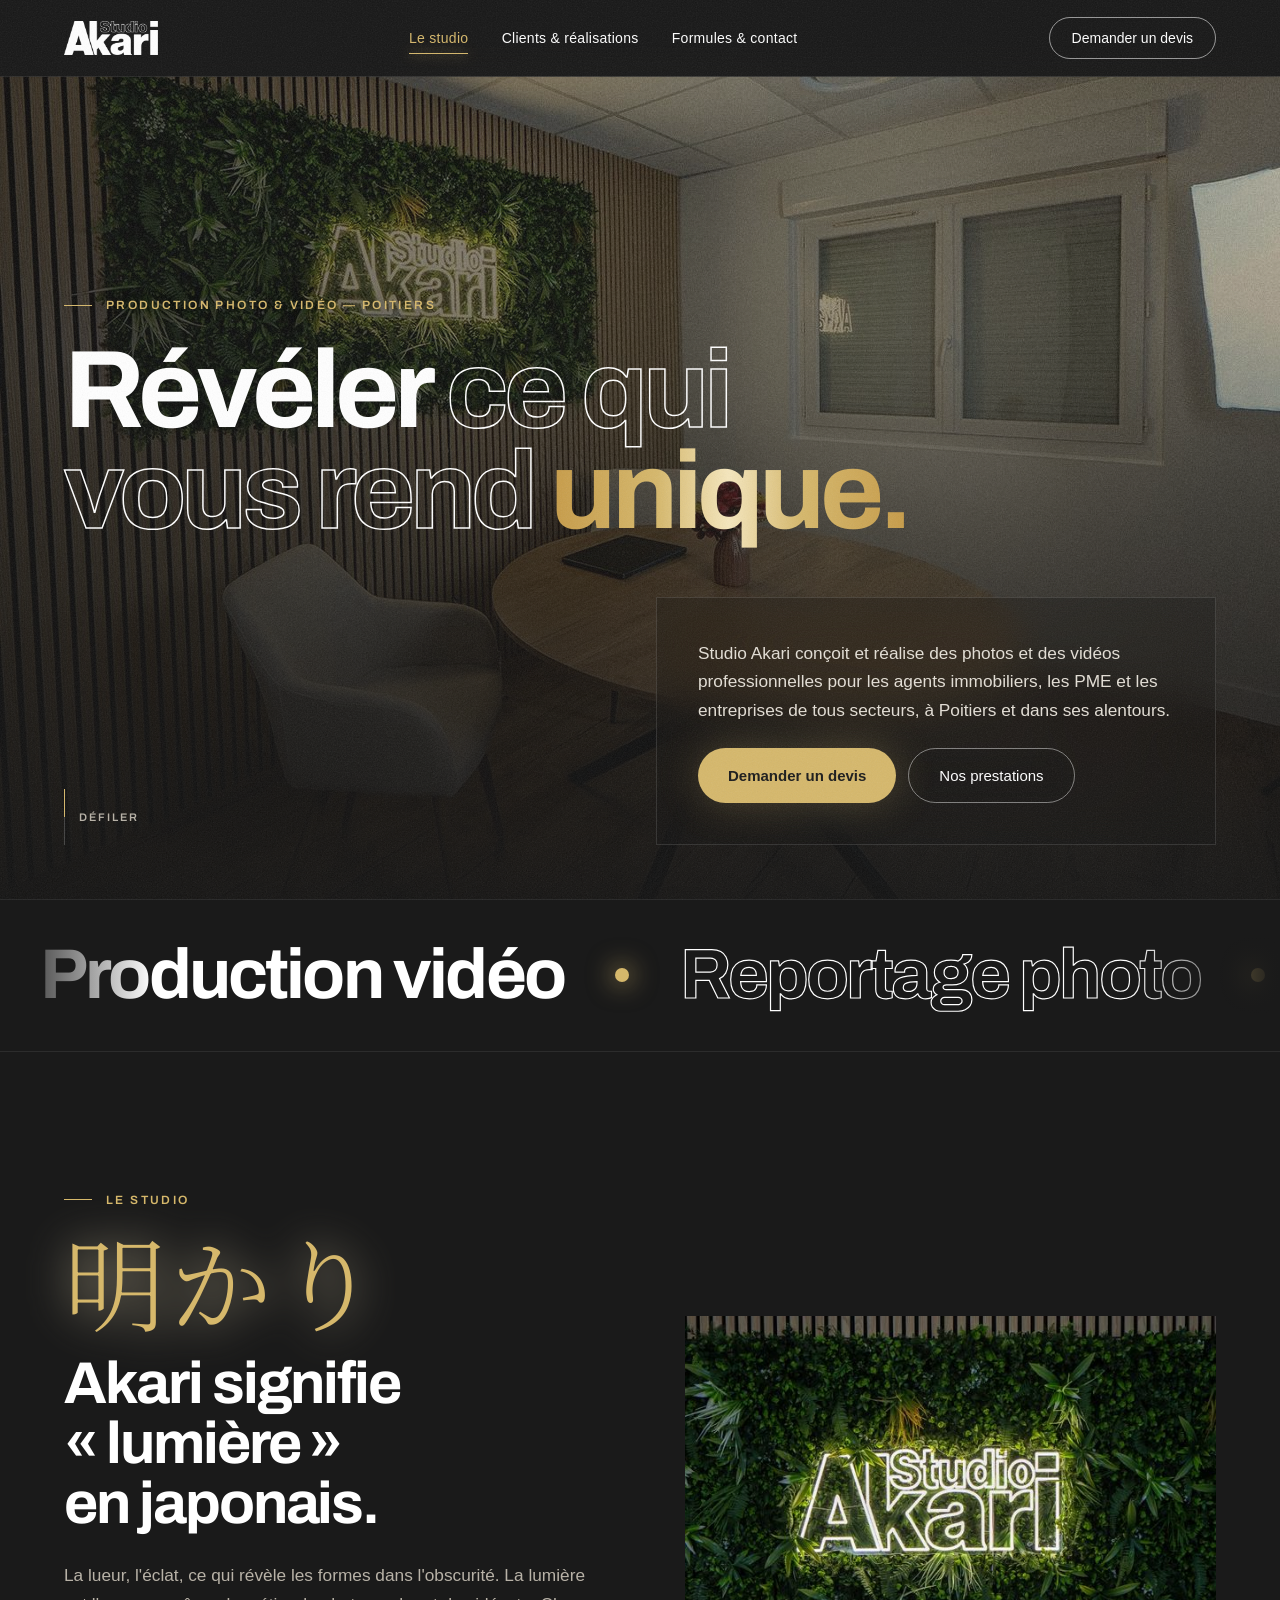
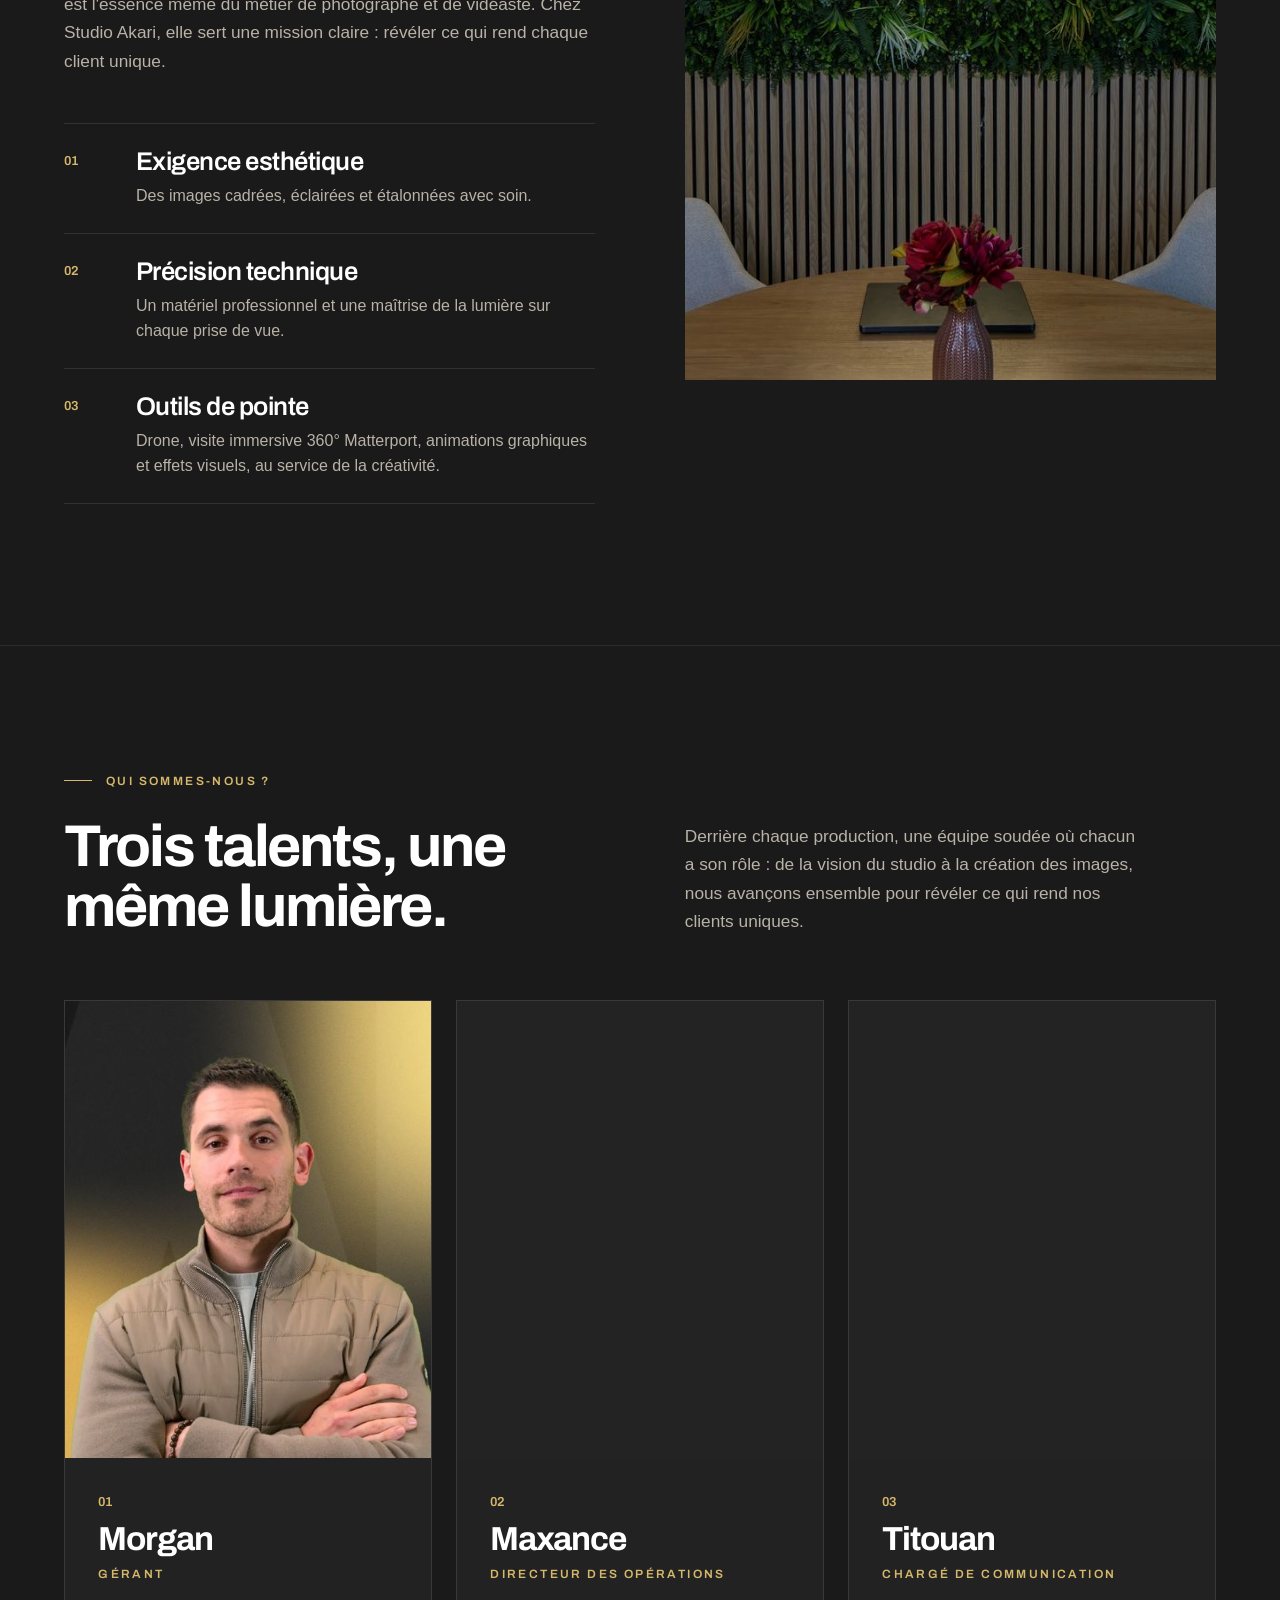
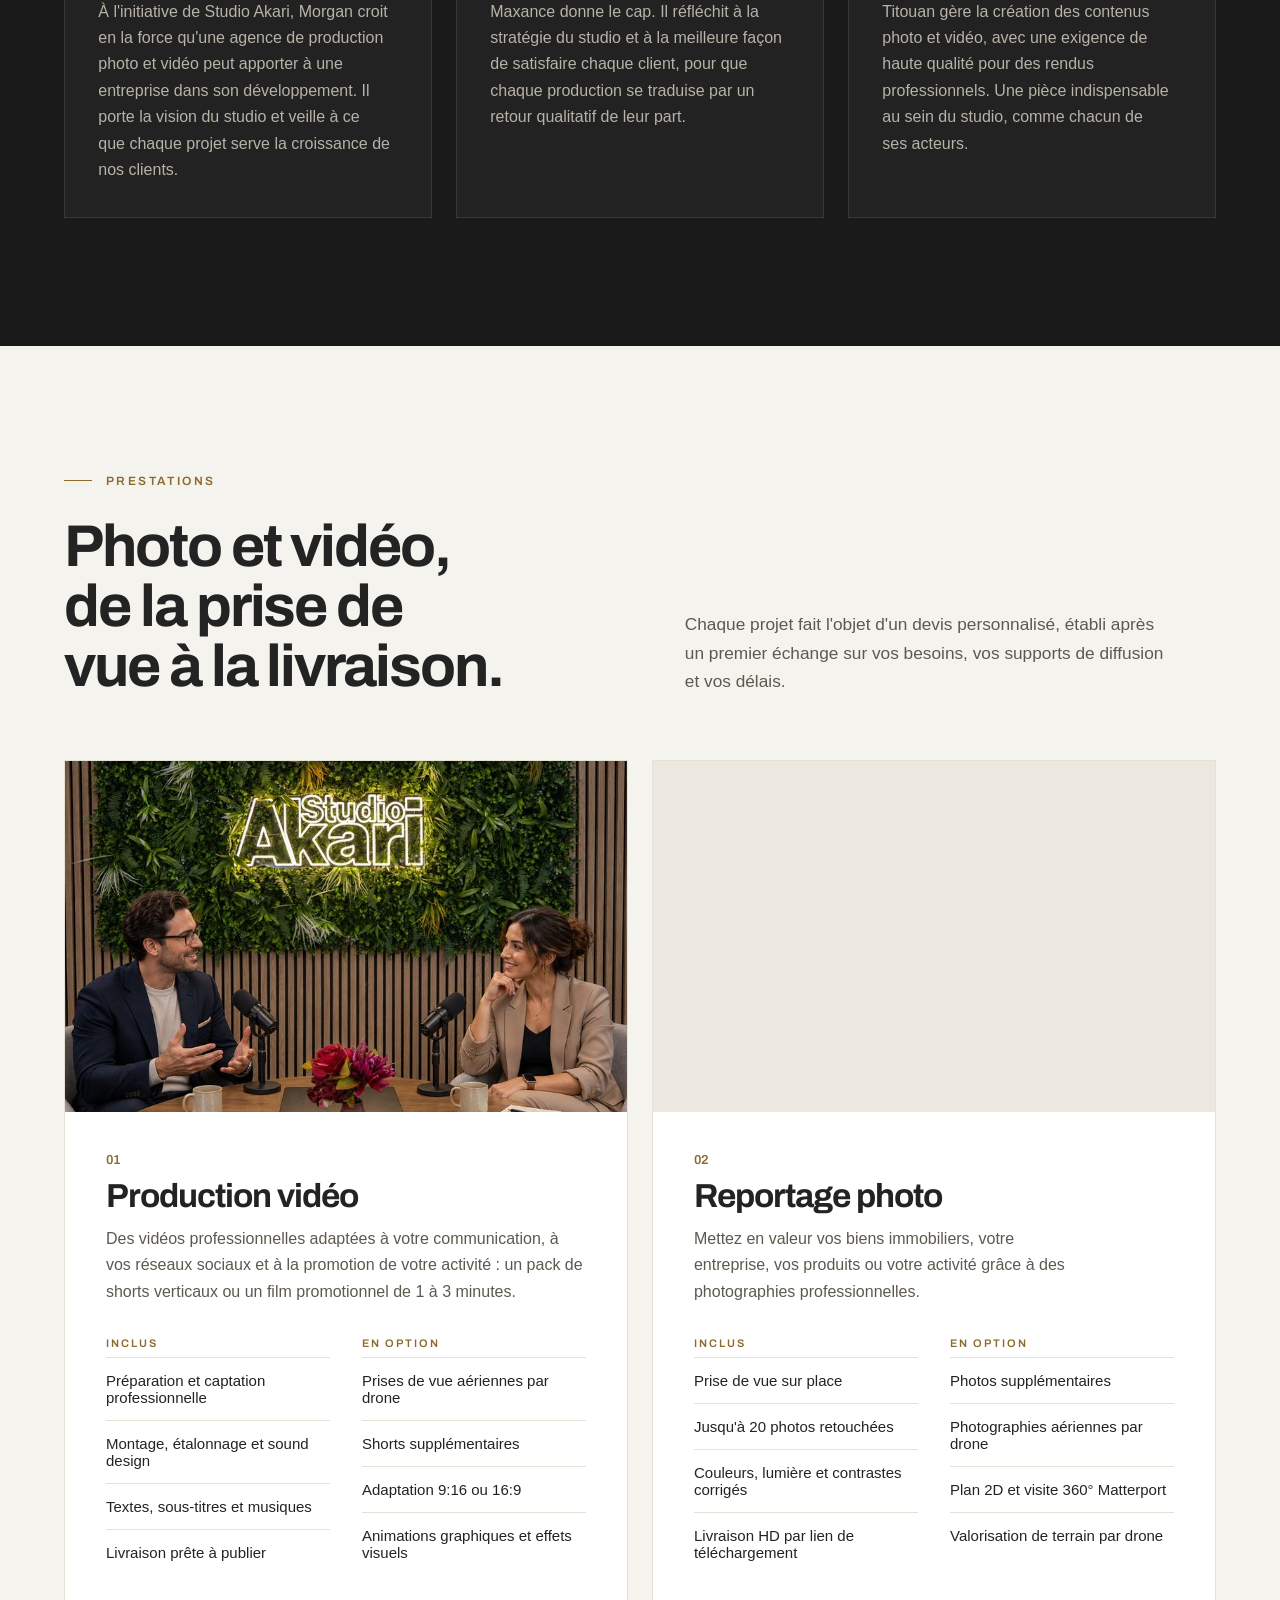
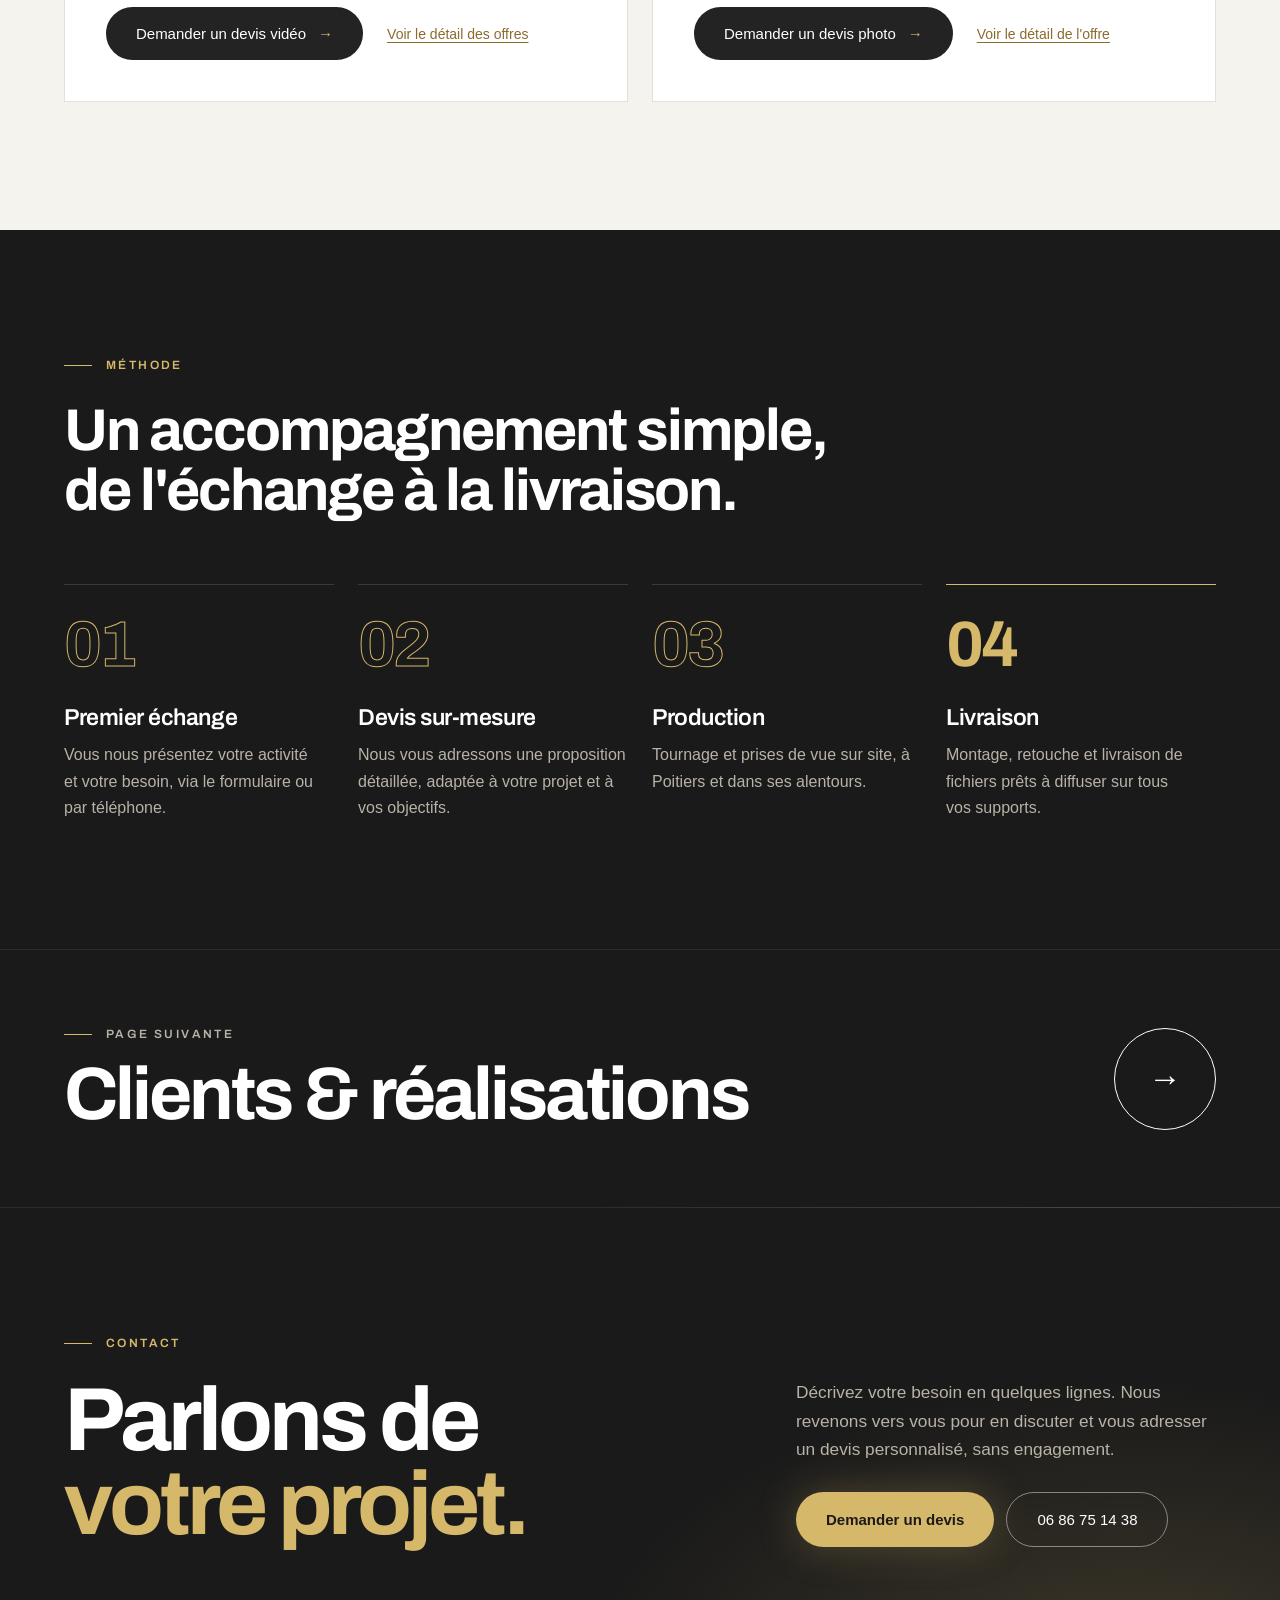
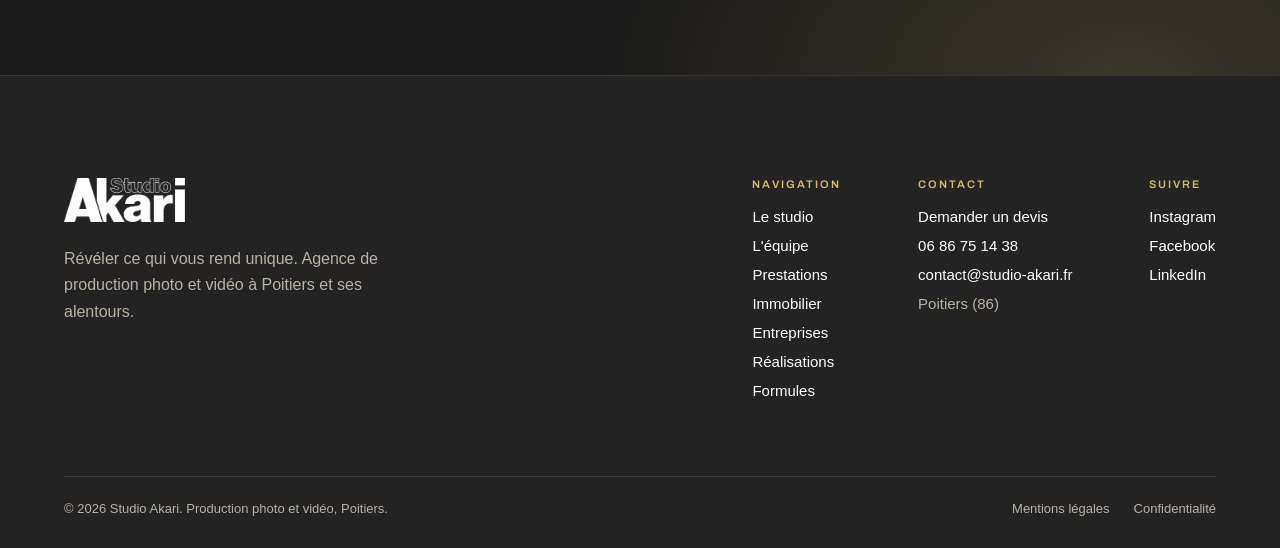
==== commit e8edc476: "Photo du studio en fond du haut de l'accueil - La salle de rendez-vous avec l'enseigne lumineuse rem" ====
--- a/index.html
+++ b/index.html
@@ -22,7 +22,7 @@
   <link rel="apple-touch-icon" href="assets/img/apple-touch-icon.png">
   <link rel="manifest" href="site.webmanifest">
   <link rel="preload" href="assets/fonts/archivo-latin.woff2" as="font" type="font/woff2" crossorigin>
-  <link rel="stylesheet" href="assets/css/style.css?v=20261125">
+  <link rel="stylesheet" href="assets/css/style.css?v=20261125-2">
   <script>
     (function (d) {
       var c = d.documentElement.classList;
@@ -32,7 +32,7 @@
       setTimeout(function () { if (!window.__akari) c.remove('motion', 'js'); }, 4000);
     })(document);
   </script>
-  <script src="assets/js/main.js?v=20261125" defer></script>
+  <script src="assets/js/main.js?v=20261125-2" defer></script>
   <script type="application/ld+json">
   {
     "@context": "https://schema.org",
@@ -90,11 +90,11 @@
     <section class="hero hero--full" data-spotlight data-intro>
       <figure class="media hero__bg">
         <div class="scene" data-scene="beam" aria-hidden="true"></div>
-        <img src="assets/img/photos/tournage-equipe-1200.jpg"
-             srcset="assets/img/photos/tournage-equipe-800.jpg 800w,
-                     assets/img/photos/tournage-equipe-1200.jpg 1200w,
-                     assets/img/photos/tournage-equipe-1672.jpg 1672w"
-             sizes="(max-aspect-ratio: 4/3) 1672px, 100vw" width="1672" height="941" alt="Équipe de tournage filmant une scène dans un appartement haussmannien baigné de lumière" fetchpriority="high" style="--pos: 45% 40%; --pos-sm: 38% 50%">
+        <img src="assets/img/photos/hero-studio-1280.jpg"
+             srcset="assets/img/photos/hero-studio-800.jpg 800w,
+                     assets/img/photos/hero-studio-1280.jpg 1280w,
+                     assets/img/photos/hero-studio-1920.jpg 1920w"
+             sizes="(max-aspect-ratio: 4/3) 1280px, 100vw" width="1920" height="1536" alt="Le studio Akari à Poitiers : salle de rendez-vous avec mur végétal et enseigne lumineuse" fetchpriority="high" style="--pos: 50% 100%; --pos-short: 50% 86%; --pos-sm: 30% 50%">
       </figure>
       <div class="spotlight" aria-hidden="true"></div>
       <div class="hero__shade" aria-hidden="true"></div>
--- a/assets/css/style.css
+++ b/assets/css/style.css
@@ -541,6 +541,10 @@
   background: var(--ink-deep);
 }
 .hero__bg { position: absolute; inset: 0; background: var(--ink-deep); }
+/* Écrans larges mais peu hauts (portables) : cadrage --pos-short pour garder l'enseigne entière */
+@media (min-width: 700px) and (max-height: 760px) {
+  .hero__bg > img { object-position: var(--pos-short, var(--pos, 50% 50%)); }
+}
 
 /* Assombrit la photo pour garder le titre lisible (texte aligné à gauche, bas de page plus dense) */
 .hero__shade {
@@ -548,8 +552,8 @@
   inset: 0;
   pointer-events: none;
   background:
-    linear-gradient(90deg, rgba(18, 18, 18, 0.6) 0%, rgba(18, 18, 18, 0.2) 55%, rgba(18, 18, 18, 0) 100%),
-    linear-gradient(180deg, rgba(18, 18, 18, 0.35) 0%, rgba(18, 18, 18, 0.45) 45%, rgba(18, 18, 18, 0.94) 100%);
+    linear-gradient(90deg, rgba(18, 18, 18, 0.5) 0%, rgba(18, 18, 18, 0.15) 55%, rgba(18, 18, 18, 0) 100%),
+    linear-gradient(180deg, rgba(18, 18, 18, 0.15) 0%, rgba(18, 18, 18, 0.35) 40%, rgba(18, 18, 18, 0.92) 100%);
 }
 
 .hero__content {
@@ -559,7 +563,7 @@
   padding-bottom: clamp(24px, 6vh, 64px);
   pointer-events: none;
 }
-.hero__eyebrow { margin-bottom: 28px; }
+.hero__eyebrow { margin-bottom: 28px; text-shadow: 0 1px 14px rgba(0, 0, 0, 0.65); }
 .display--full { font-size: clamp(52px, min(8.6vw, 14vh), 136px); line-height: 0.92; letter-spacing: -0.045em; }
 
 .hero__row {
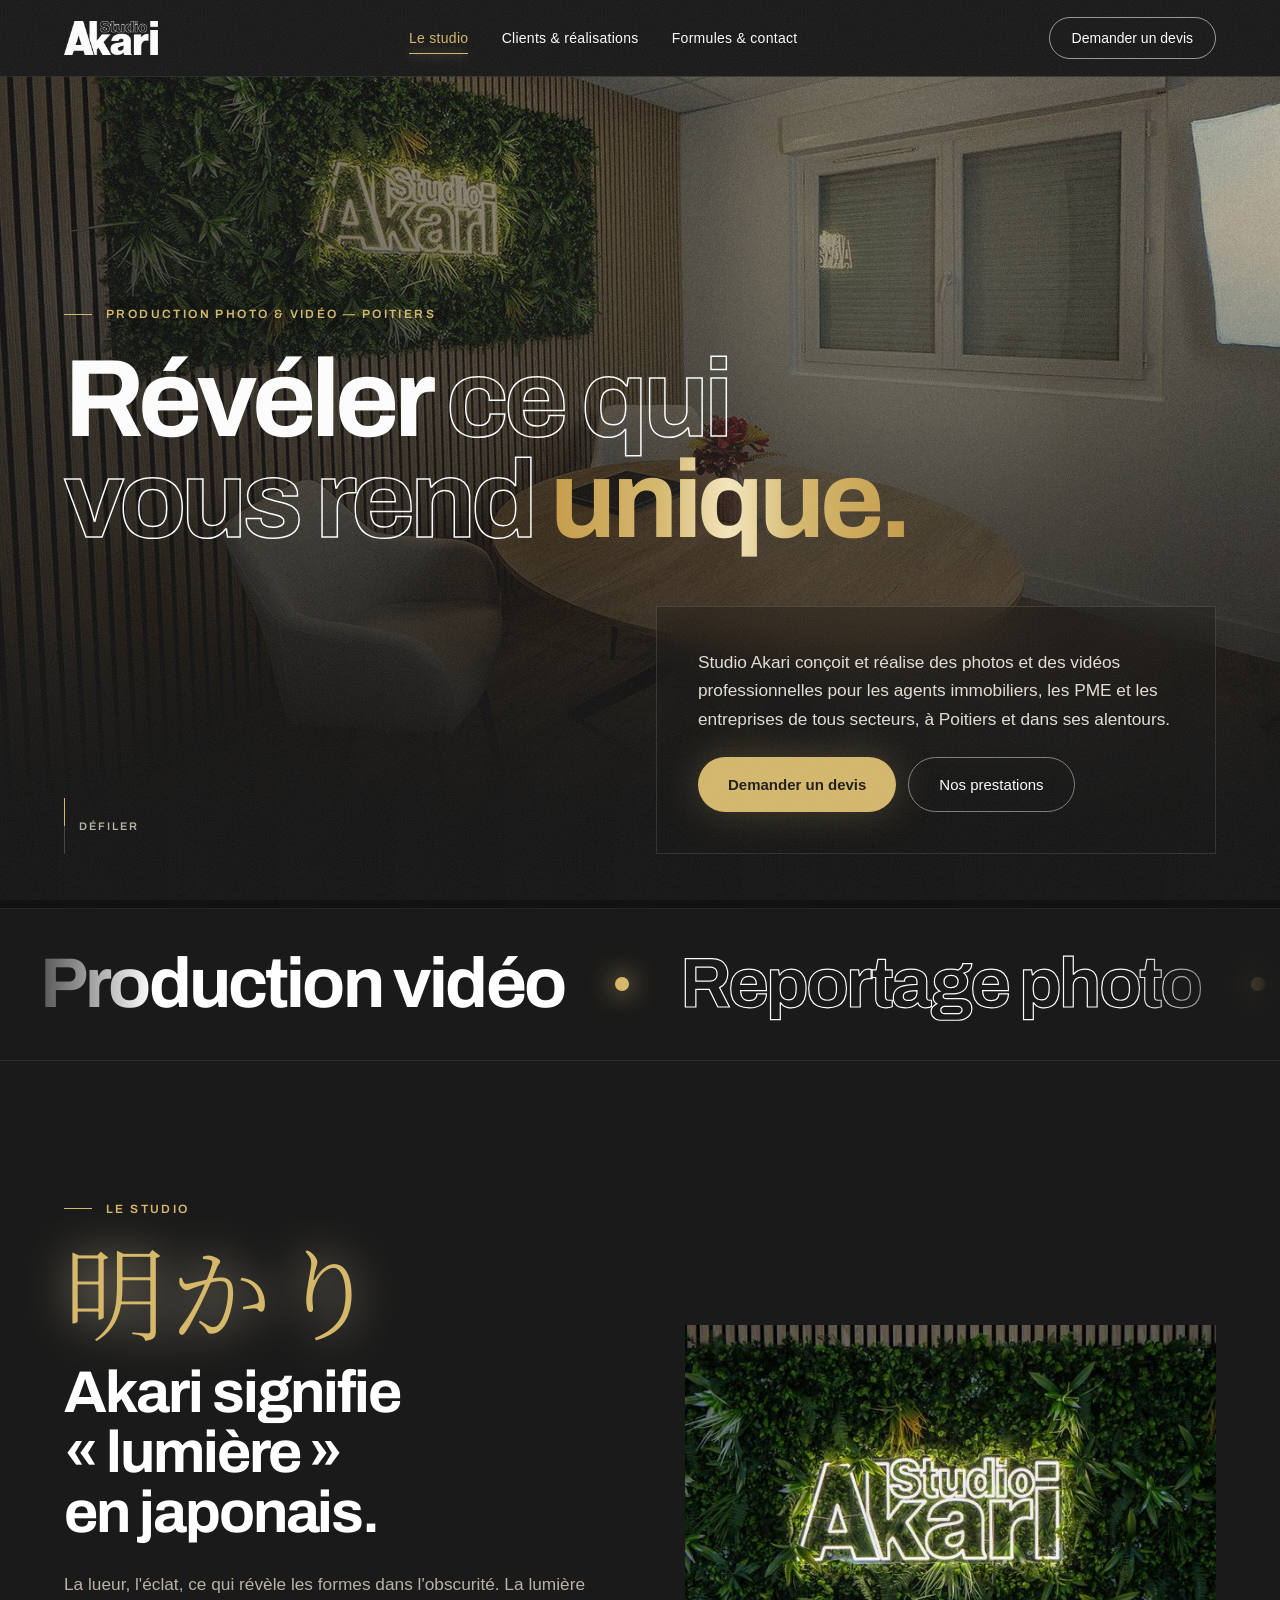
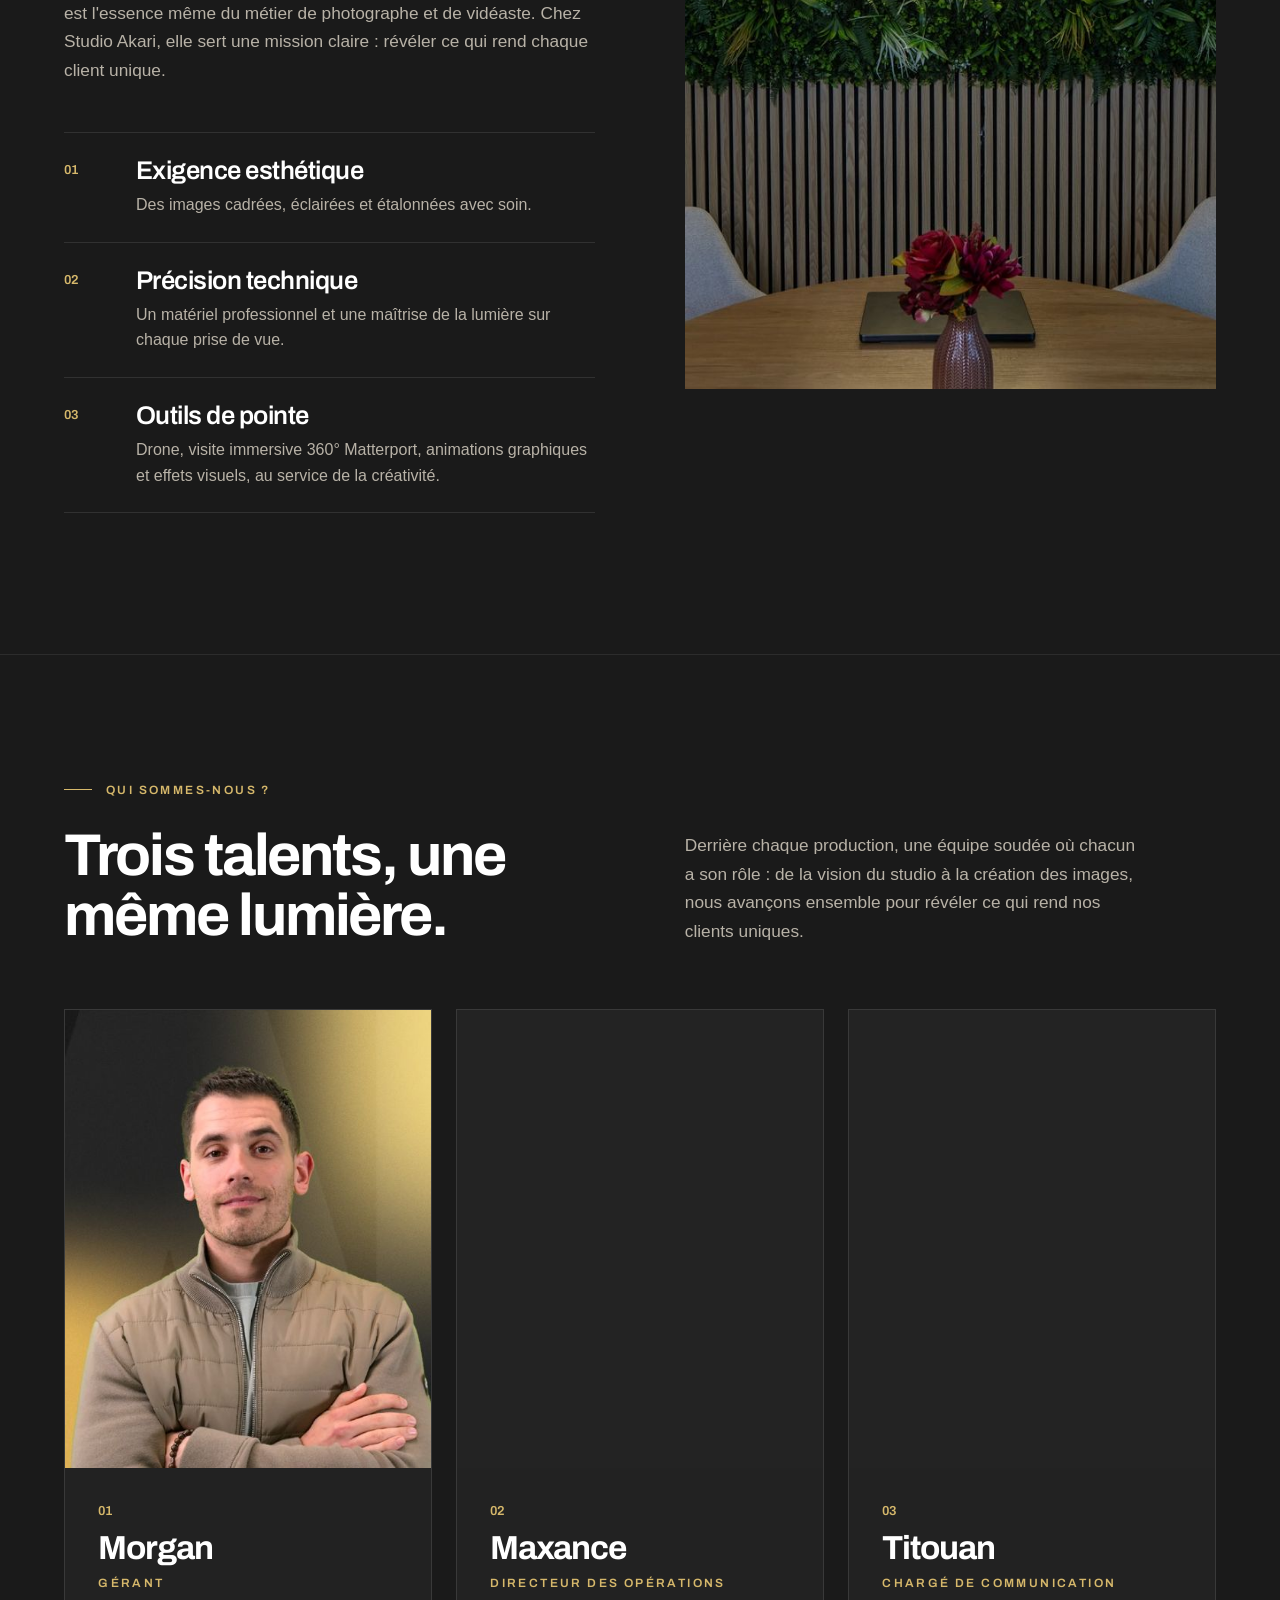
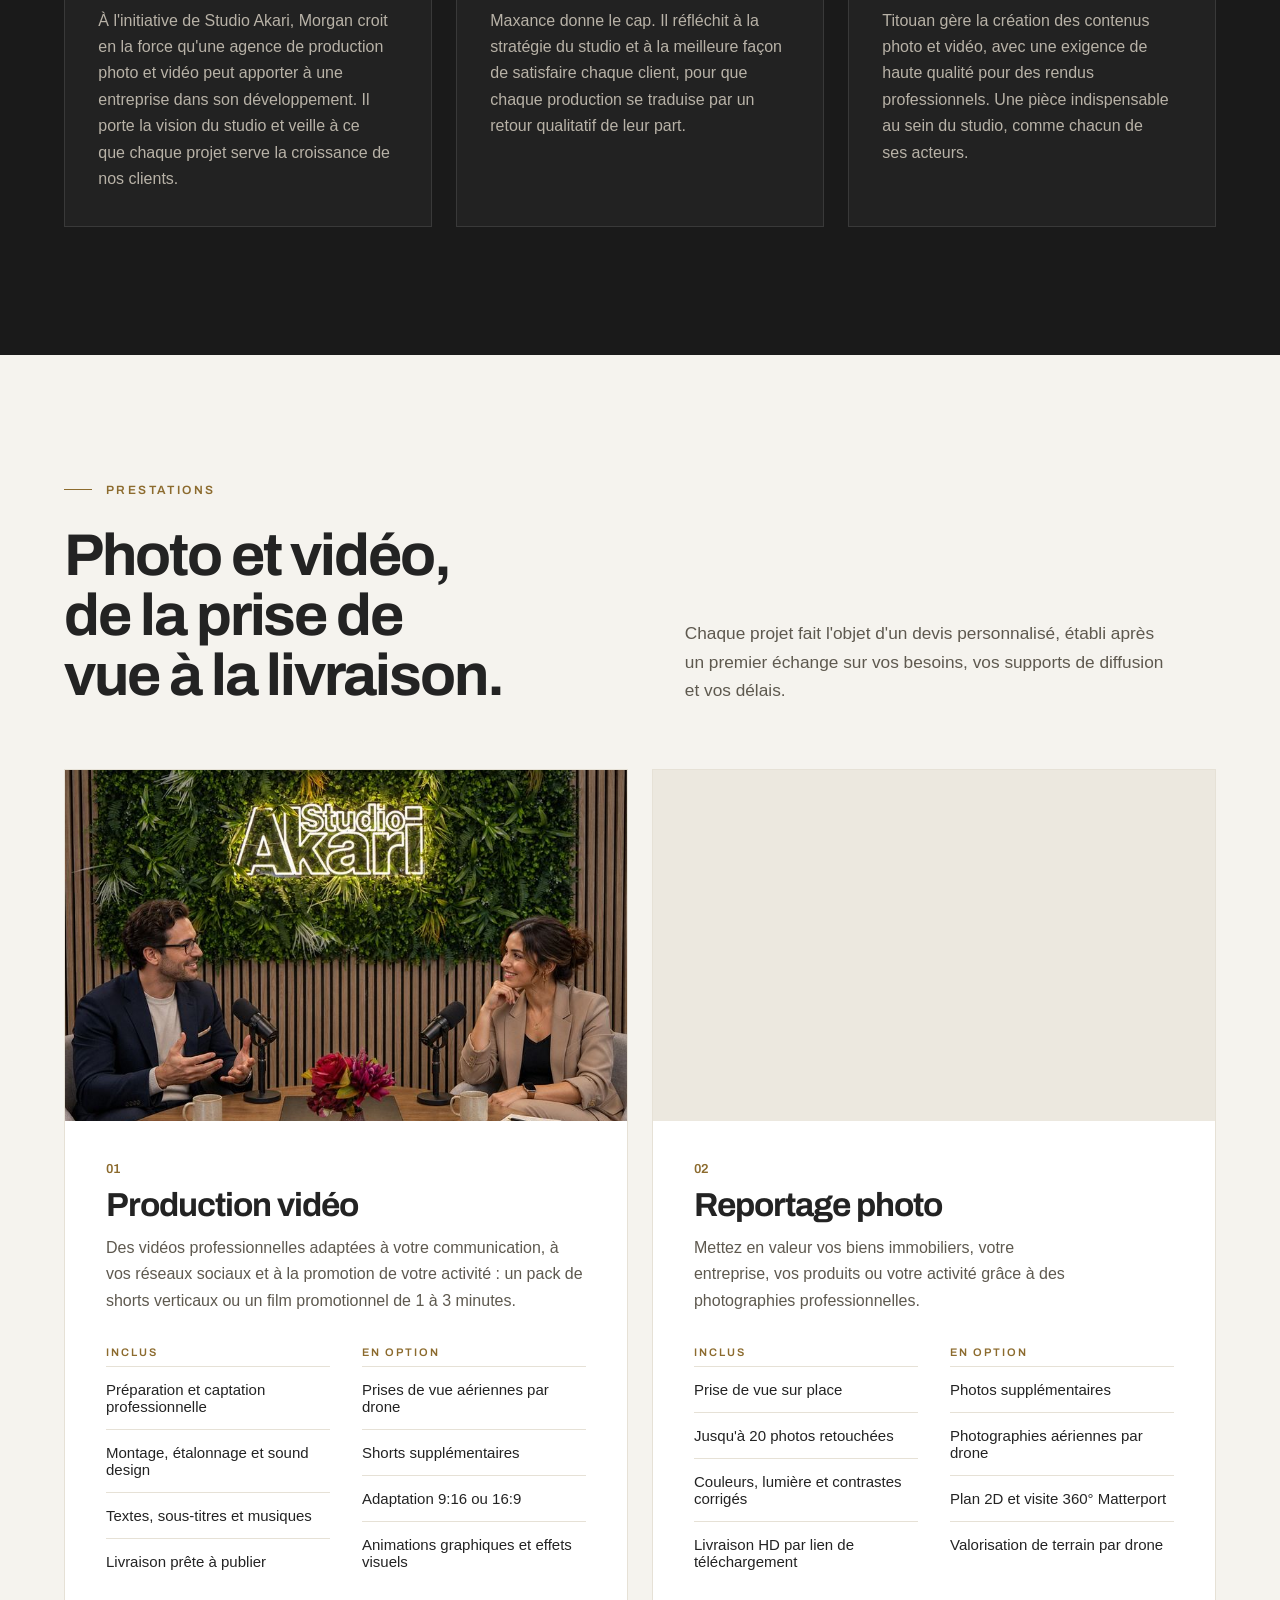
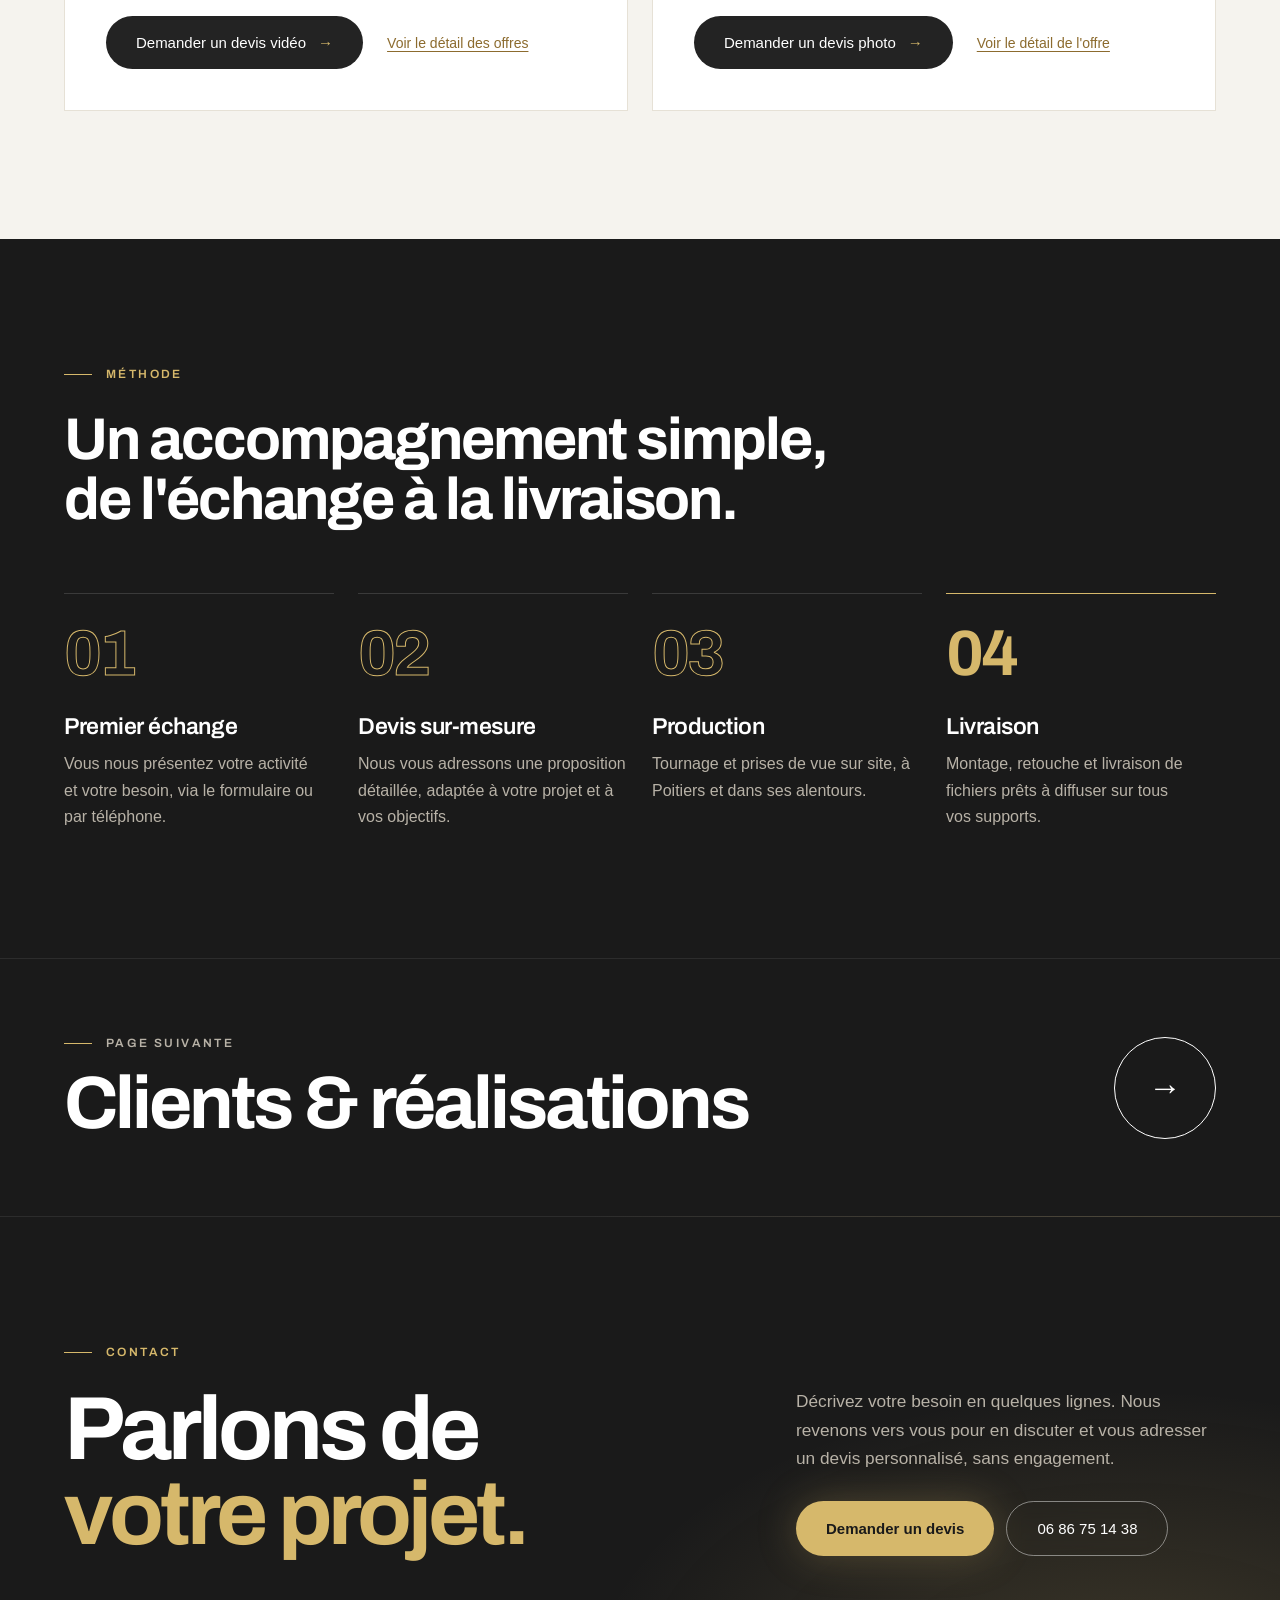
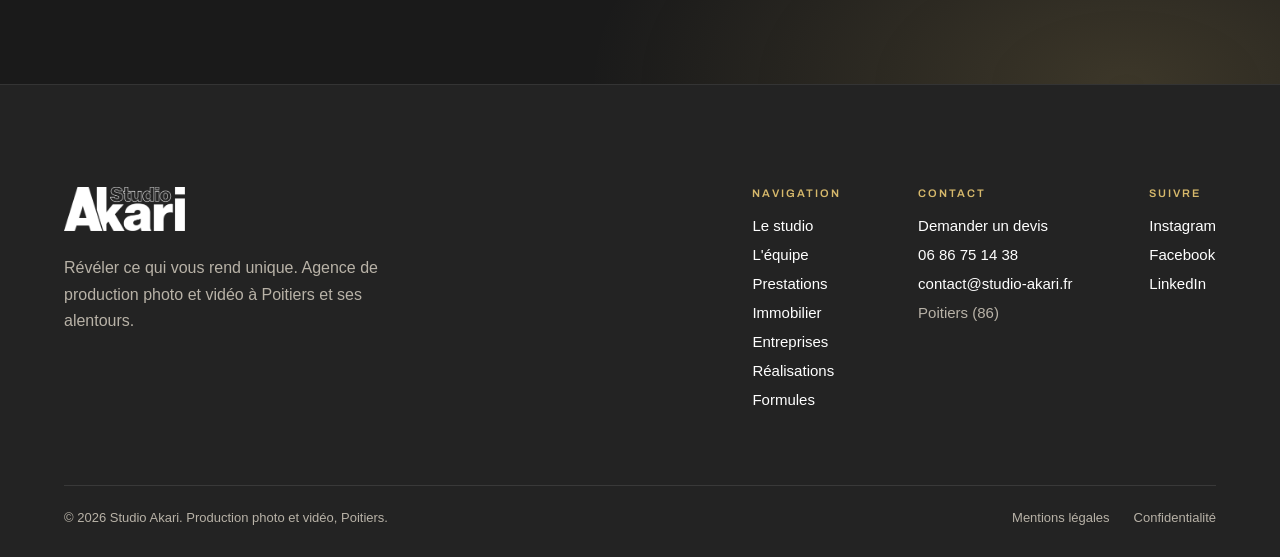
==== commit 068967d3: "Garder l'enseigne Studio Akari visible en haut de l'accueil L'enseigne du mur végétal se retrouvait " ====
--- a/index.html
+++ b/index.html
@@ -22,7 +22,7 @@
   <link rel="apple-touch-icon" href="assets/img/apple-touch-icon.png">
   <link rel="manifest" href="site.webmanifest">
   <link rel="preload" href="assets/fonts/archivo-latin.woff2" as="font" type="font/woff2" crossorigin>
-  <link rel="stylesheet" href="assets/css/style.css?v=20261125-2">
+  <link rel="stylesheet" href="assets/css/style.css?v=20261125-3">
   <script>
     (function (d) {
       var c = d.documentElement.classList;
@@ -32,7 +32,7 @@
       setTimeout(function () { if (!window.__akari) c.remove('motion', 'js'); }, 4000);
     })(document);
   </script>
-  <script src="assets/js/main.js?v=20261125-2" defer></script>
+  <script src="assets/js/main.js?v=20261125-3" defer></script>
   <script type="application/ld+json">
   {
     "@context": "https://schema.org",
@@ -94,7 +94,7 @@
              srcset="assets/img/photos/hero-studio-800.jpg 800w,
                      assets/img/photos/hero-studio-1280.jpg 1280w,
                      assets/img/photos/hero-studio-1920.jpg 1920w"
-             sizes="(max-aspect-ratio: 4/3) 1280px, 100vw" width="1920" height="1536" alt="Le studio Akari à Poitiers : salle de rendez-vous avec mur végétal et enseigne lumineuse" fetchpriority="high" style="--pos: 50% 100%; --pos-short: 50% 86%; --pos-sm: 30% 50%">
+             sizes="(max-width: 699px) 175vw, 100vw" width="1920" height="1536" alt="Le studio Akari à Poitiers : salle de rendez-vous avec mur végétal et enseigne lumineuse" fetchpriority="high">
       </figure>
       <div class="spotlight" aria-hidden="true"></div>
       <div class="hero__shade" aria-hidden="true"></div>
--- a/assets/css/style.css
+++ b/assets/css/style.css
@@ -540,11 +540,17 @@
   align-items: flex-end;
   background: var(--ink-deep);
 }
-.hero__bg { position: absolute; inset: 0; background: var(--ink-deep); }
-/* Écrans larges mais peu hauts (portables) : cadrage --pos-short pour garder l'enseigne entière */
-@media (min-width: 700px) and (max-height: 760px) {
-  .hero__bg > img { object-position: var(--pos-short, var(--pos, 50% 50%)); }
-}
+/* Photo du studio : elle garde ses proportions et s'efface en bas dans le fond sombre.
+   Le cadrage (plus bas) place l'enseigne « Studio Akari » du mur végétal en haut,
+   au-dessus du texte, quelle que soit la taille de l'écran. */
+.hero__bg {
+  position: absolute;
+  left: 0; right: 0; top: 0;
+  background: var(--ink-deep);
+  -webkit-mask-image: linear-gradient(180deg, #000 78%, transparent 100%);
+  mask-image: linear-gradient(180deg, #000 78%, transparent 100%);
+}
+.hero__bg > img { object-position: 50% 50%; }
 
 /* Assombrit la photo pour garder le titre lisible (texte aligné à gauche, bas de page plus dense) */
 .hero__shade {
@@ -565,6 +571,25 @@
 }
 .hero__eyebrow { margin-bottom: 28px; text-shadow: 0 1px 14px rgba(0, 0, 0, 0.65); }
 .display--full { font-size: clamp(52px, min(8.6vw, 14vh), 136px); line-height: 0.92; letter-spacing: -0.045em; }
+
+/* Cadrage de la photo et début du texte, calculés d'après la position de l'enseigne
+   dans la photo d'origine (1350 × 1080 px : enseigne et halo entre y = 345 et y = 490). */
+@media (max-width: 699.98px) {
+  /* Téléphones : photo zoomée (5:7) pour que l'enseigne reste lisible */
+  .hero__bg { aspect-ratio: 5 / 7; }
+  .hero__bg > img { object-position: 20% 50%; }
+  .hero__content { padding-top: calc(63.5vw + 32px); }
+}
+@media (min-width: 700px) and (max-aspect-ratio: 5/4) {
+  /* Tablettes en portrait : photo entière */
+  .hero__bg { aspect-ratio: 1350 / 1080; }
+  .hero__content { padding-top: calc(36.3vw + 32px); }
+}
+@media (min-width: 700px) and (min-aspect-ratio: 5/4) {
+  /* Ordinateurs : le haut du plafond (280 px sur 1080) est rogné, l'enseigne passe en haut */
+  .hero__bg { top: -20.74vw; aspect-ratio: 1350 / 1080; }
+  .hero__content { padding-top: calc(15.56vw + 32px); }
+}
 
 .hero__row {
   margin-top: clamp(24px, 6vh, 64px);
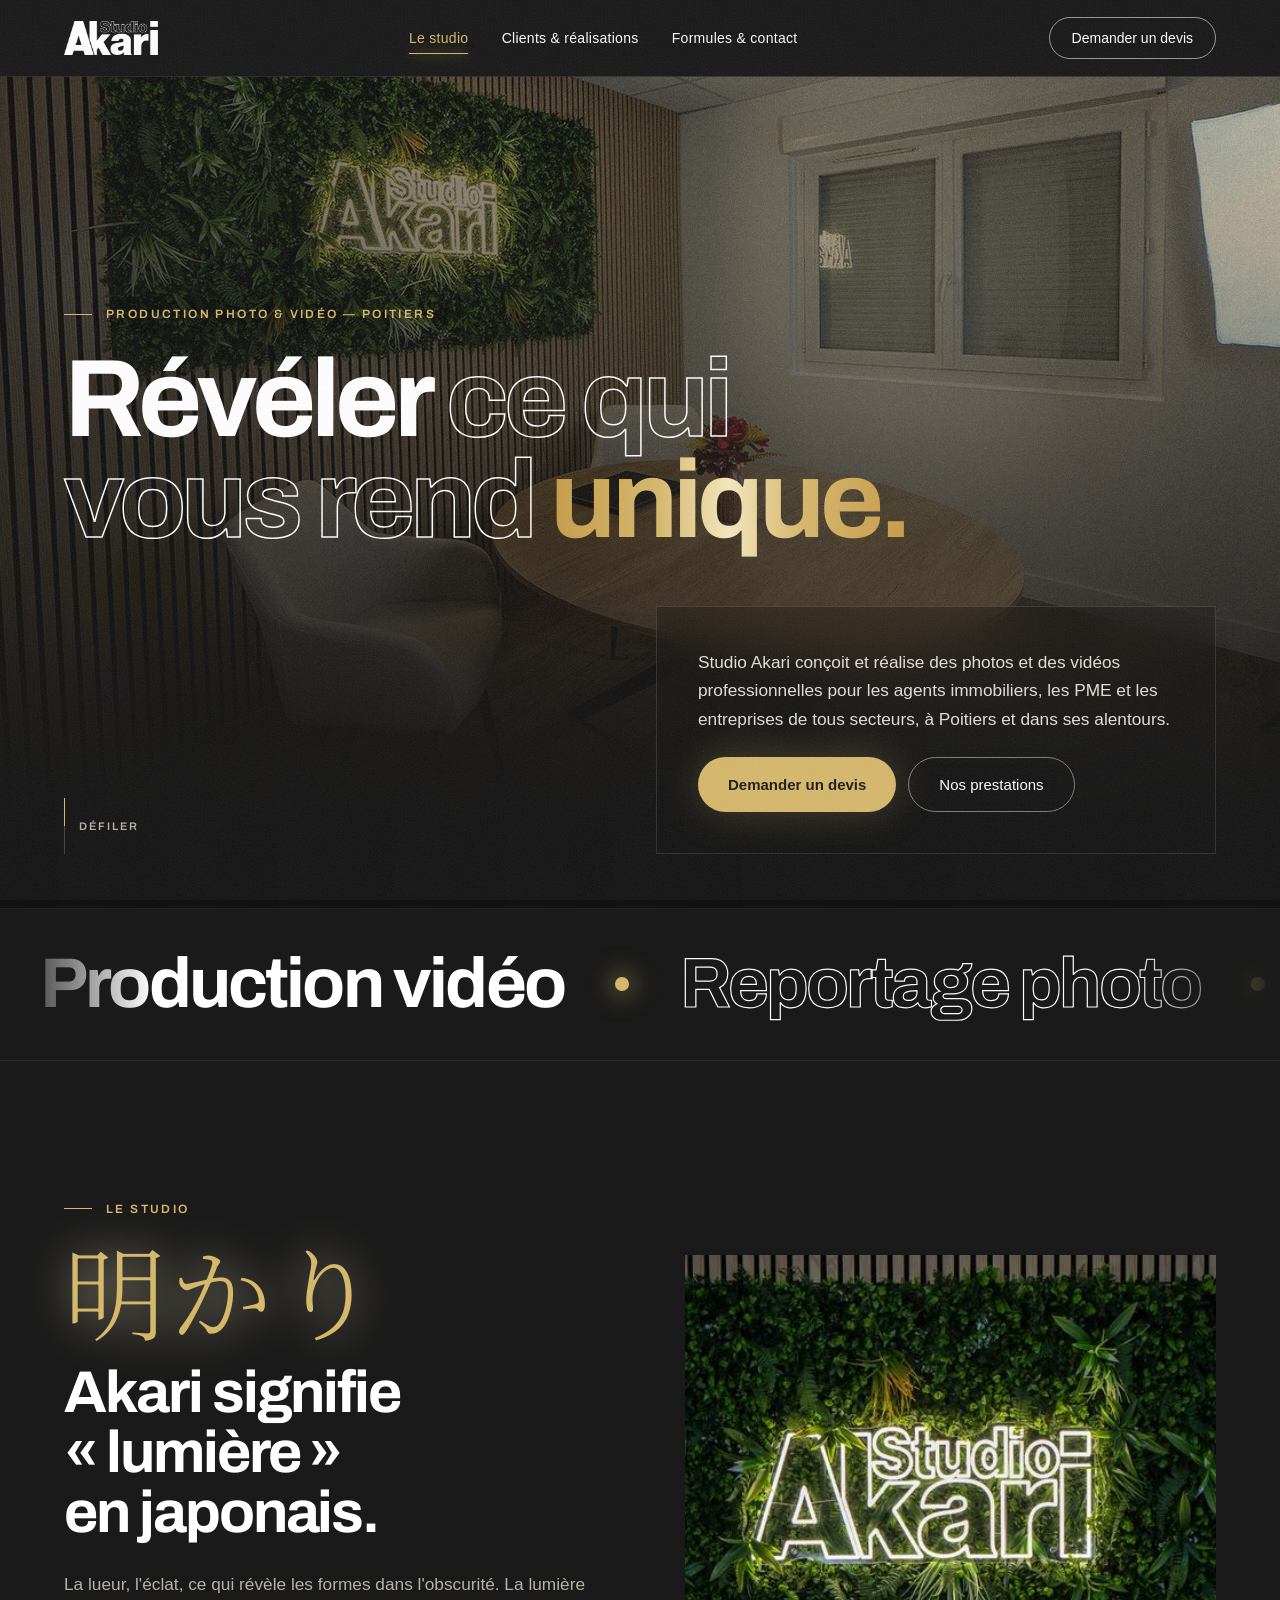
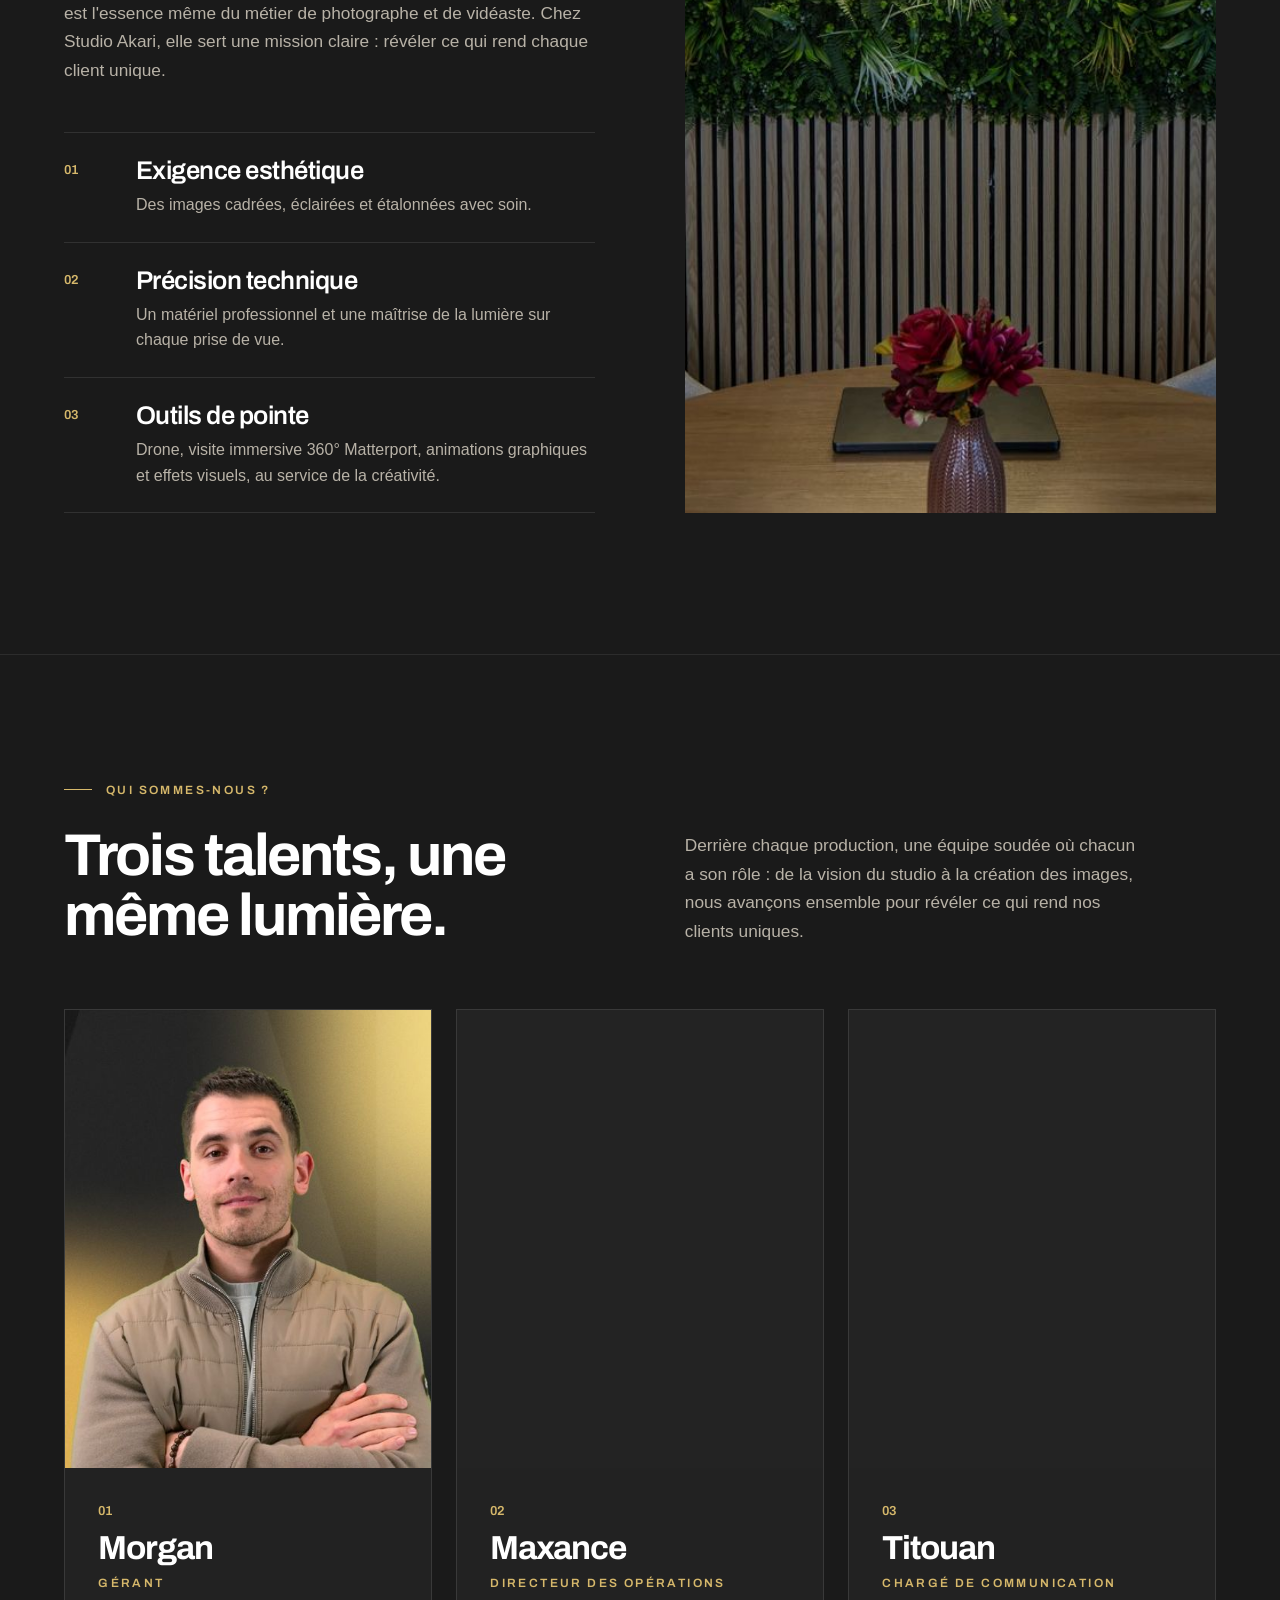
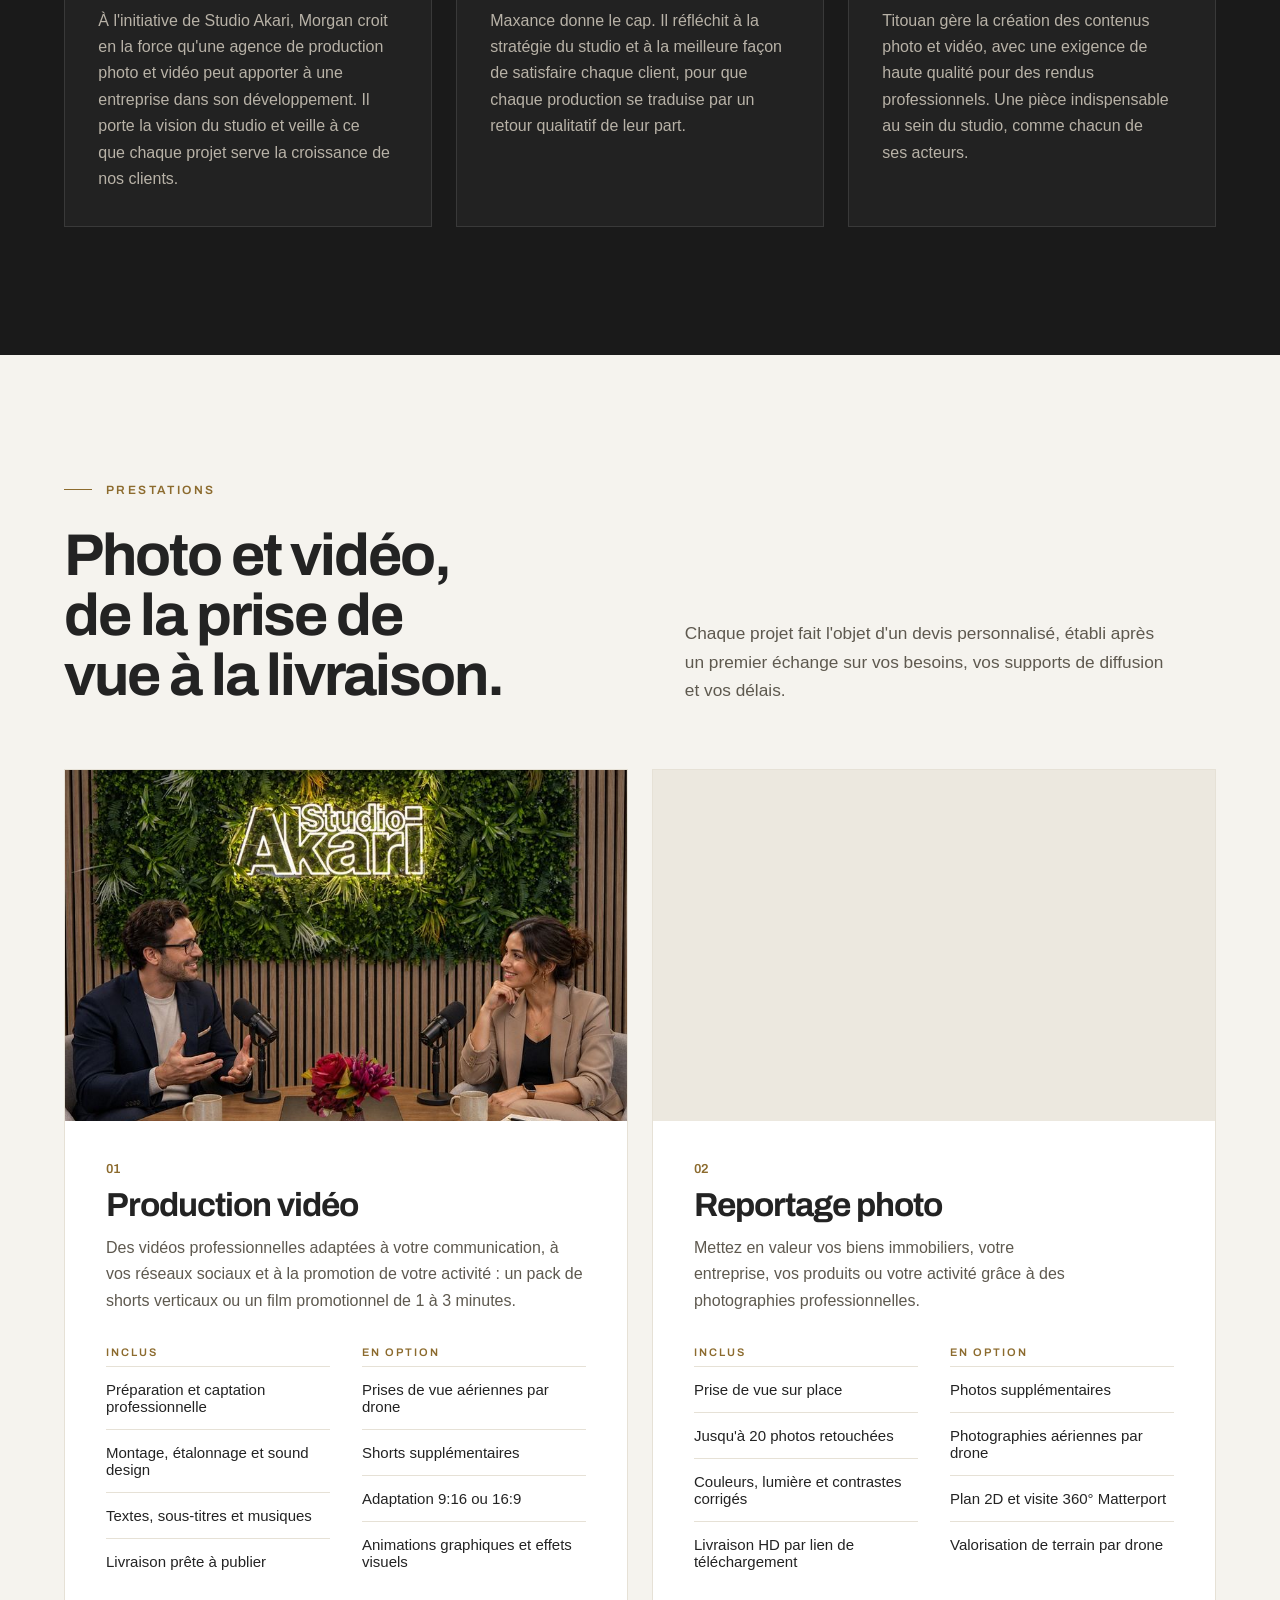
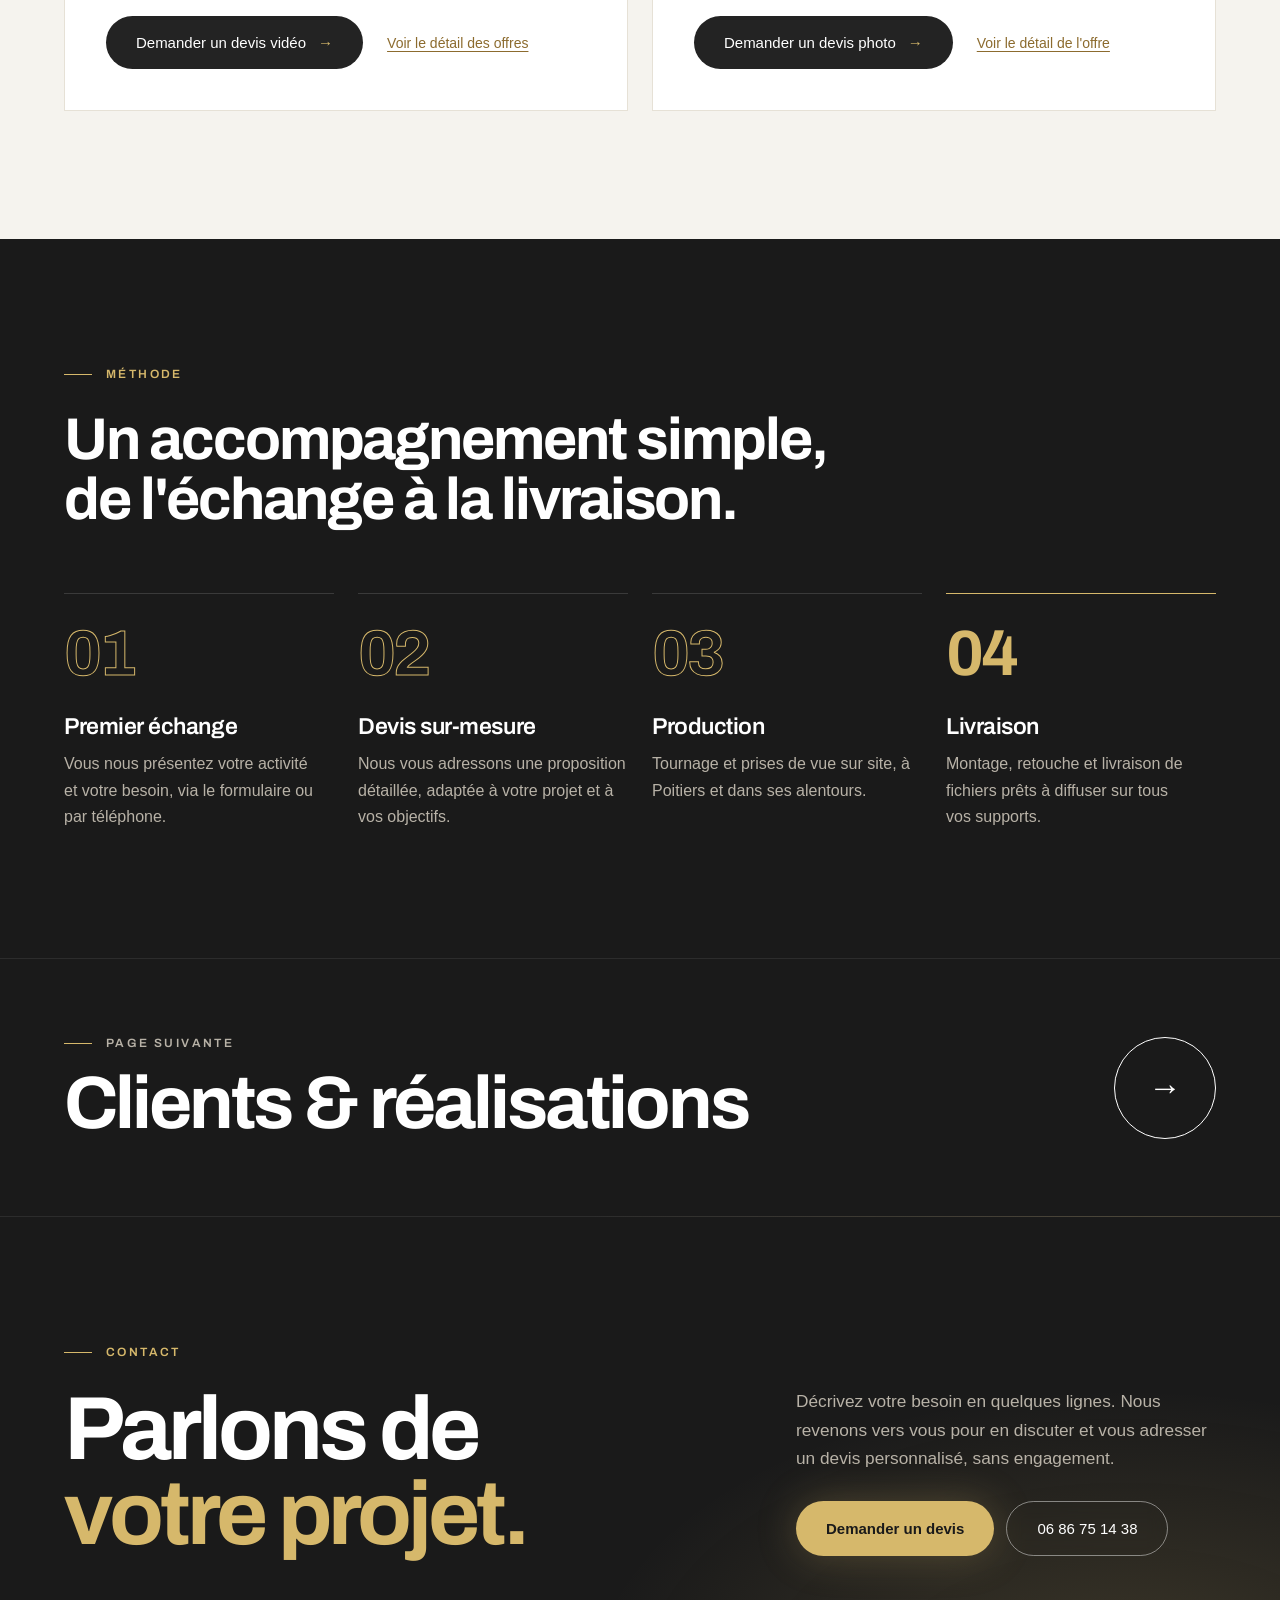
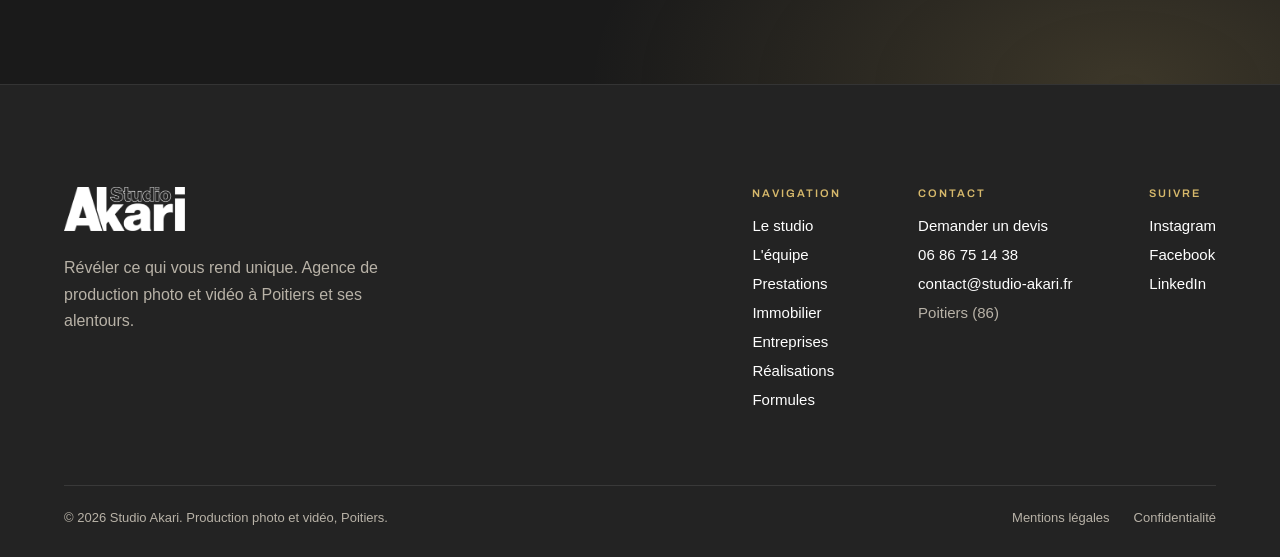
==== commit cd5fe71f: "Photo « Le studio » pleine hauteur et photo en fond du formulaire - Accueil, « Le studio » : la phot" ====
--- a/index.html
+++ b/index.html
@@ -22,7 +22,7 @@
   <link rel="apple-touch-icon" href="assets/img/apple-touch-icon.png">
   <link rel="manifest" href="site.webmanifest">
   <link rel="preload" href="assets/fonts/archivo-latin.woff2" as="font" type="font/woff2" crossorigin>
-  <link rel="stylesheet" href="assets/css/style.css?v=20261125-3">
+  <link rel="stylesheet" href="assets/css/style.css?v=20261125-4">
   <script>
     (function (d) {
       var c = d.documentElement.classList;
@@ -32,7 +32,7 @@
       setTimeout(function () { if (!window.__akari) c.remove('motion', 'js'); }, 4000);
     })(document);
   </script>
-  <script src="assets/js/main.js?v=20261125-3" defer></script>
+  <script src="assets/js/main.js?v=20261125-4" defer></script>
   <script type="application/ld+json">
   {
     "@context": "https://schema.org",
@@ -145,9 +145,10 @@
 
     <!-- 02 Le studio -->
     <section id="studio" class="section">
-      <div class="container pad-lg split studio__grid">
+      <div class="container pad-lg">
+        <div class="eyebrow" data-reveal="fade"><span class="eyebrow-line" data-reveal="line" data-delay="150"></span>Le studio</div>
+        <div class="studio__grid">
         <div>
-          <div class="eyebrow" data-reveal="fade"><span class="eyebrow-line" data-reveal="line" data-delay="150"></span>Le studio</div>
           <div class="kanji" lang="ja" data-reveal="blur" data-delay="100">
             <span class="kanji__glow" aria-hidden="true">明かり</span>
             <span class="kanji__text">明かり</span>
@@ -169,13 +170,14 @@
             </li>
           </ol>
         </div>
-        <figure class="media media--portrait" data-reveal="clip">
+        <figure class="media studio__photo" data-reveal="clip">
           <div class="scene" data-scene="softbox" aria-hidden="true"></div>
           <img src="assets/img/photos/studio-neon-864.jpg"
                srcset="assets/img/photos/studio-neon-600.jpg 600w,
                        assets/img/photos/studio-neon-864.jpg 864w"
-               sizes="(min-width: 1100px) 560px, 100vw" width="864" height="1080" alt="Le studio Akari : enseigne lumineuse sur mur végétal, au-dessus de la table de rendez-vous" loading="lazy" decoding="async">
+               sizes="(min-width: 960px) 560px, 100vw" width="864" height="1080" alt="Le studio Akari : enseigne lumineuse sur mur végétal, au-dessus de la table de rendez-vous" loading="lazy" decoding="async">
         </figure>
+        </div>
       </div>
     </section>
 
--- a/assets/css/style.css
+++ b/assets/css/style.css
@@ -470,7 +470,8 @@
   margin: 0;
   background: var(--ink-raised);
 }
-.media > img {
+.media > img,
+.media > picture > img {
   position: absolute;
   inset: 0;
   width: 100%;
@@ -480,10 +481,12 @@
   transform: scale(var(--zoom, 1));
   transition: opacity .6s ease;
 }
-.js .media > img:not(.is-loaded) { opacity: 0; }
+.js .media > img:not(.is-loaded),
+.js .media > picture > img:not(.is-loaded) { opacity: 0; }
 /* Cadrage propre aux petits écrans : --pos-sm dans l'attribut style de l'image */
 @media (max-width: 699.98px) {
-  .media > img { object-position: var(--pos-sm, var(--pos, 50% 50%)); }
+  .media > img,
+  .media > picture > img { object-position: var(--pos-sm, var(--pos, 50% 50%)); }
 }
 .media > .scene { position: absolute; inset: 0; }
 
@@ -680,11 +683,24 @@
 
 /* ---------- Accueil : le studio ---------- */
 
-.studio__grid { align-items: center; }
+.studio__grid {
+  margin-top: 32px;
+  display: grid;
+  grid-template-columns: minmax(0, 1fr);
+  gap: clamp(48px, 7vw, 112px);
+}
+.studio__photo { aspect-ratio: 4 / 5; }
+/* Deux colonnes : la photo occupe toute la hauteur du texte,
+   du haut de « 明かり » jusqu'au dernier trait sous « Outils de pointe » */
+@media (min-width: 960px) {
+  .studio__grid { grid-template-columns: minmax(0, 1fr) minmax(0, 1fr); align-items: stretch; }
+  /* léger décalage : le haut de la photo s'aligne sur le haut du caractère 明 (≈ 0,07 em) */
+  .studio__photo { aspect-ratio: auto; margin-top: clamp(4.5px, 0.56vw, 7.8px); }
+}
 
 .kanji {
   position: relative;
-  margin: 32px 0 12px;
+  margin: 0 0 12px;
   font-family: 'Noto Serif JP', serif;
   font-weight: 300;
   font-size: clamp(64px, 8vw, 112px);
@@ -717,7 +733,6 @@
 .values__title { margin: 0; font-family: var(--font-display); font-size: clamp(22px, 2vw, 28px); font-weight: 600; letter-spacing: -0.02em; }
 .values__text { margin: 8px 0 0; font-size: 16px; line-height: 1.6; color: var(--muted); }
 
-.media--portrait { aspect-ratio: 4 / 5; }
 
 /* ---------- Accueil : qui sommes-nous ? ---------- */
 
@@ -1068,7 +1083,6 @@
 .contact__intro { flex: 1 1 340px; }
 .contact__lead { margin-top: 28px; max-width: 440px; }
 .contact__info { margin: 48px 0 0; max-width: 440px; display: flex; flex-direction: column; }
-.contact__photo { margin-top: 40px; max-width: 440px; aspect-ratio: 5 / 4; }
 .contact__info > * {
   display: flex;
   flex-direction: column;
@@ -1094,6 +1108,9 @@
 }
 
 .contact__panel {
+  position: relative;
+  overflow: hidden;
+  isolation: isolate;
   flex: 1.5 1 480px;
   min-width: 0;
   background: rgba(35, 35, 35, 0.5);
@@ -1102,6 +1119,22 @@
   border: 1px solid var(--line-2);
   padding: clamp(28px, 4vw, 56px);
 }
+
+/* Photo du studio en fond du formulaire : prolongée en haut et en bas (photo d'origine
+   nette au centre), voilée pour que les champs restent lisibles */
+.contact__bg { position: absolute; inset: 0; z-index: -1; margin: 0; }
+.contact__bg picture { display: contents; }
+.contact__bg::after {
+  content: "";
+  position: absolute;
+  inset: 0;
+  background: linear-gradient(180deg, rgba(20, 20, 20, 0.82) 0%, rgba(20, 20, 20, 0.5) 30%, rgba(20, 20, 20, 0.5) 62%, rgba(20, 20, 20, 0.85) 100%);
+}
+/* Une version plus allongée de la photo est servie aux téléphones (balise <picture>) */
+.contact__panel .form__label { text-shadow: 0 1px 10px rgba(0, 0, 0, 0.85); }
+.contact__panel .chip { background: rgba(18, 18, 18, 0.5); -webkit-backdrop-filter: blur(6px); backdrop-filter: blur(6px); }
+.contact__panel .field input, .contact__panel .field textarea { background: rgba(18, 18, 18, 0.35); padding-left: 10px; padding-right: 10px; }
+.contact__panel .consent__label { text-shadow: 0 1px 10px rgba(0, 0, 0, 0.85); }
 
 .form { display: flex; flex-direction: column; gap: 32px; }
 .form fieldset { margin: 0; padding: 0; border: 0; min-width: 0; }
